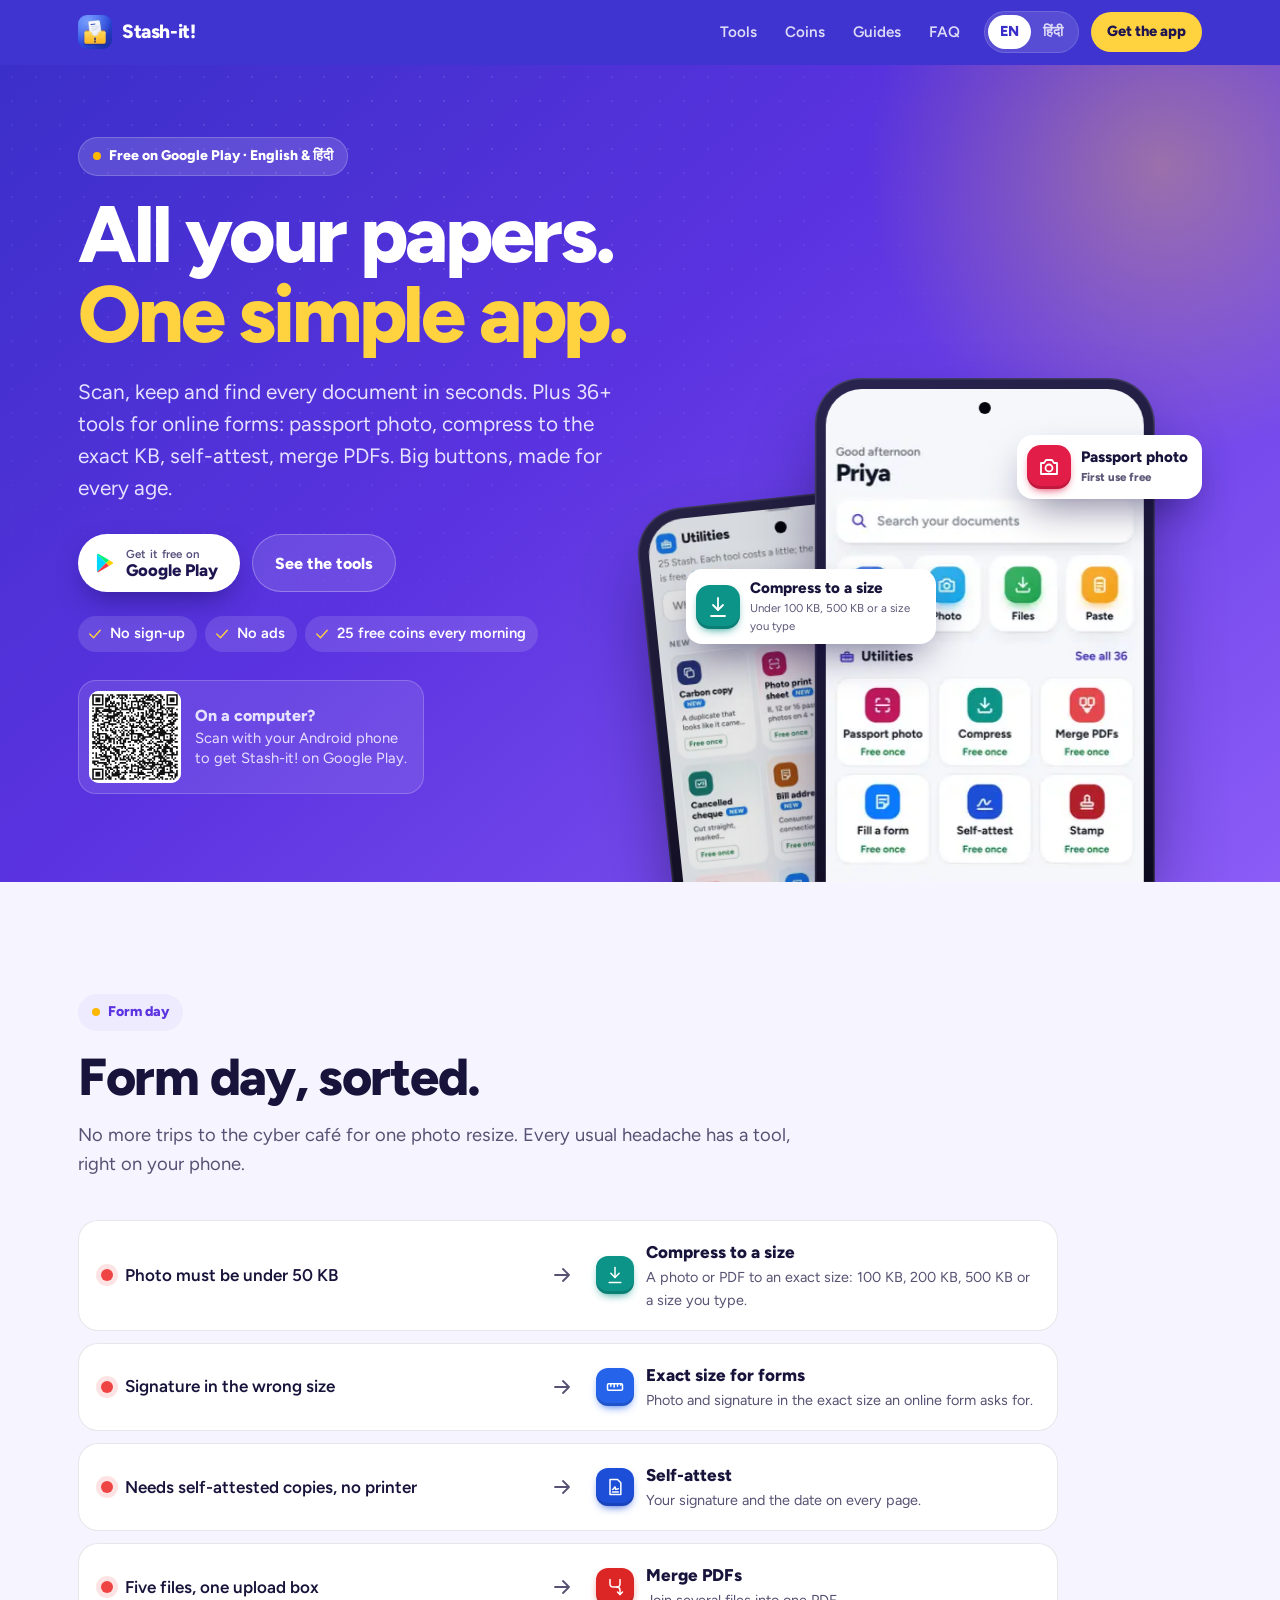
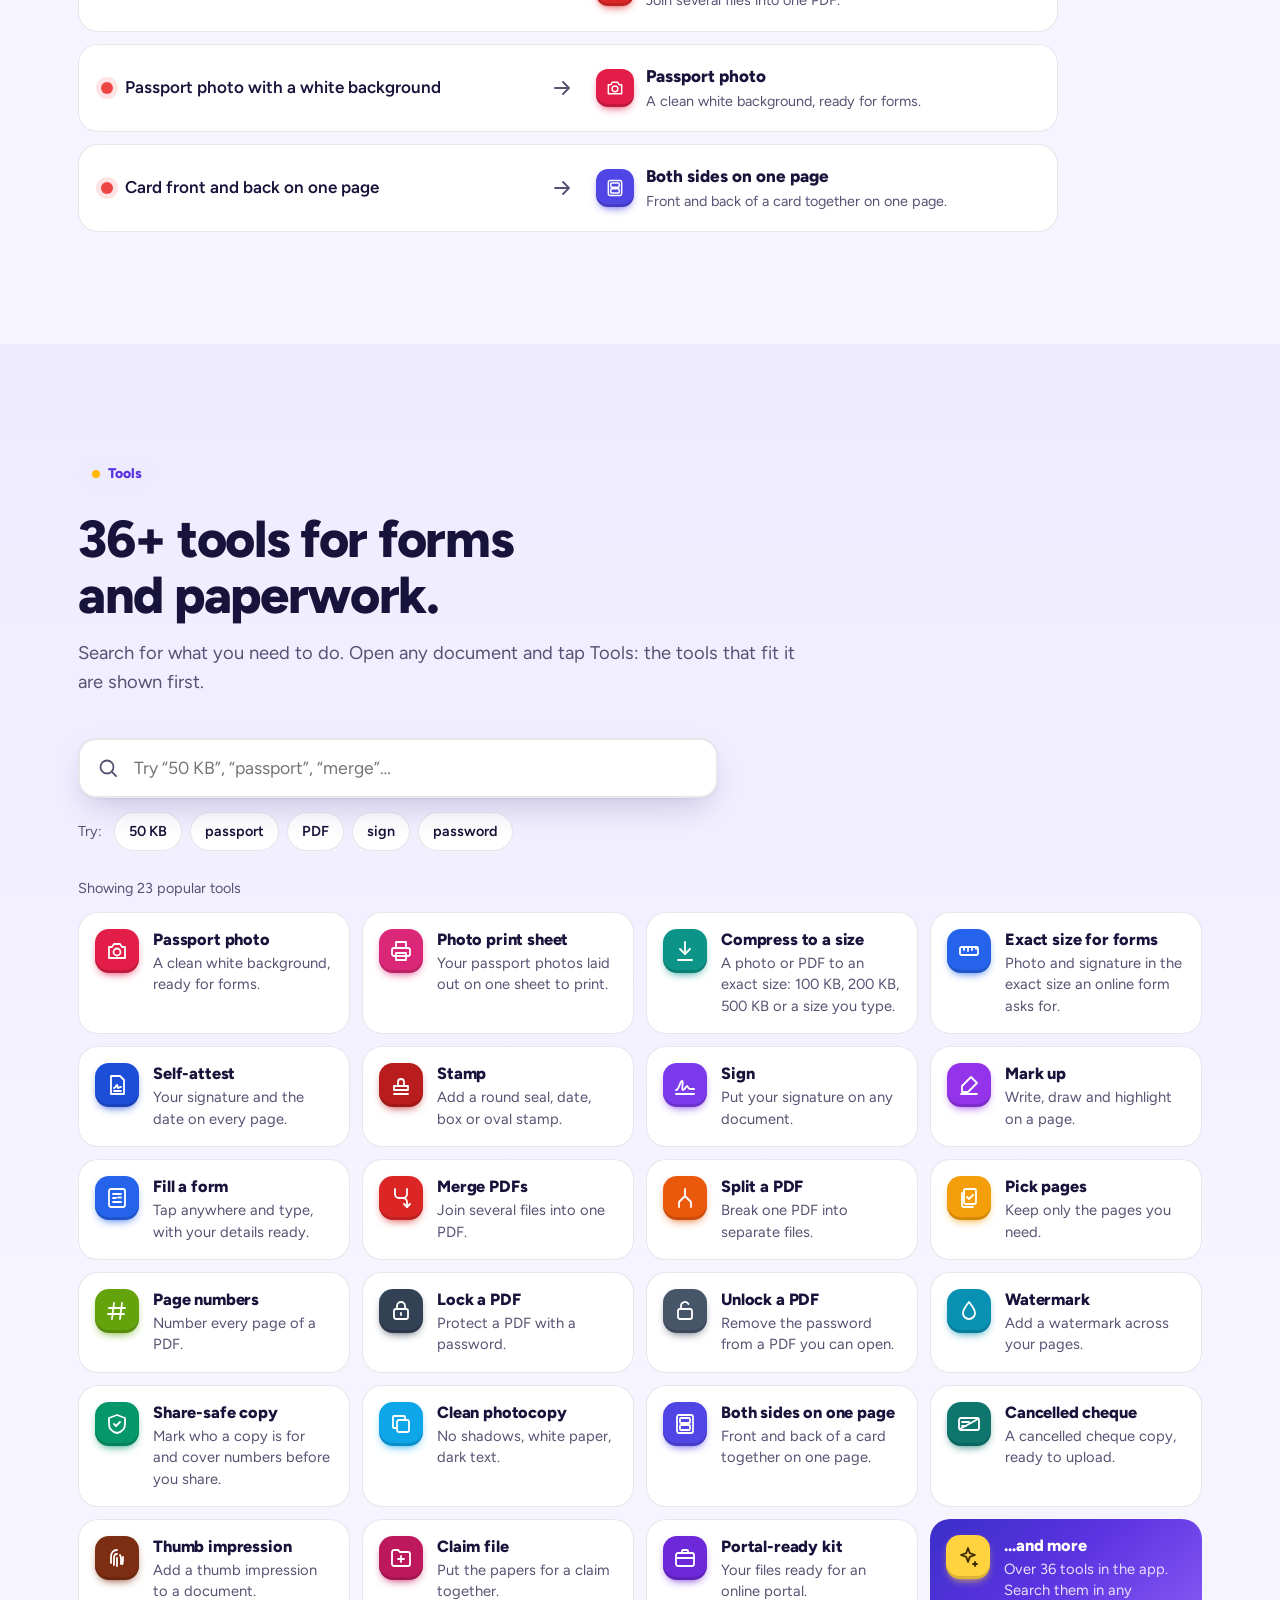
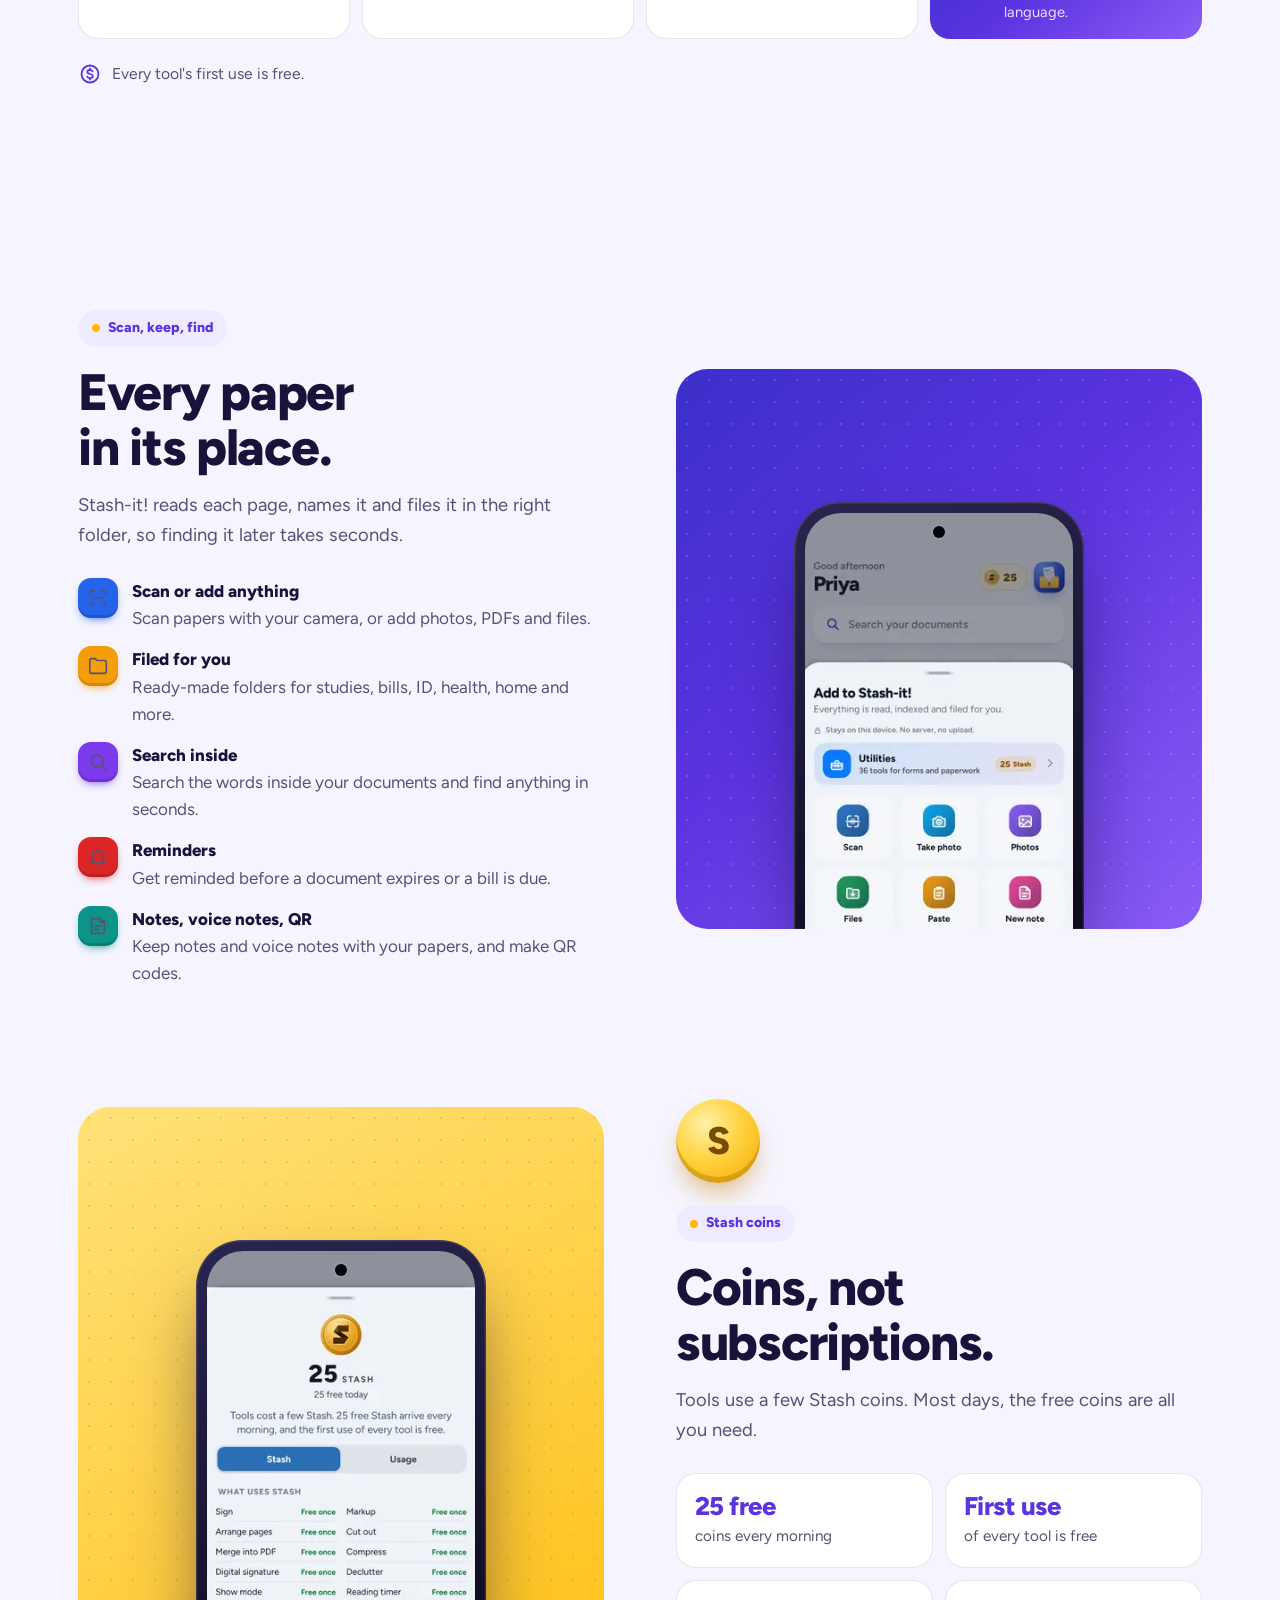
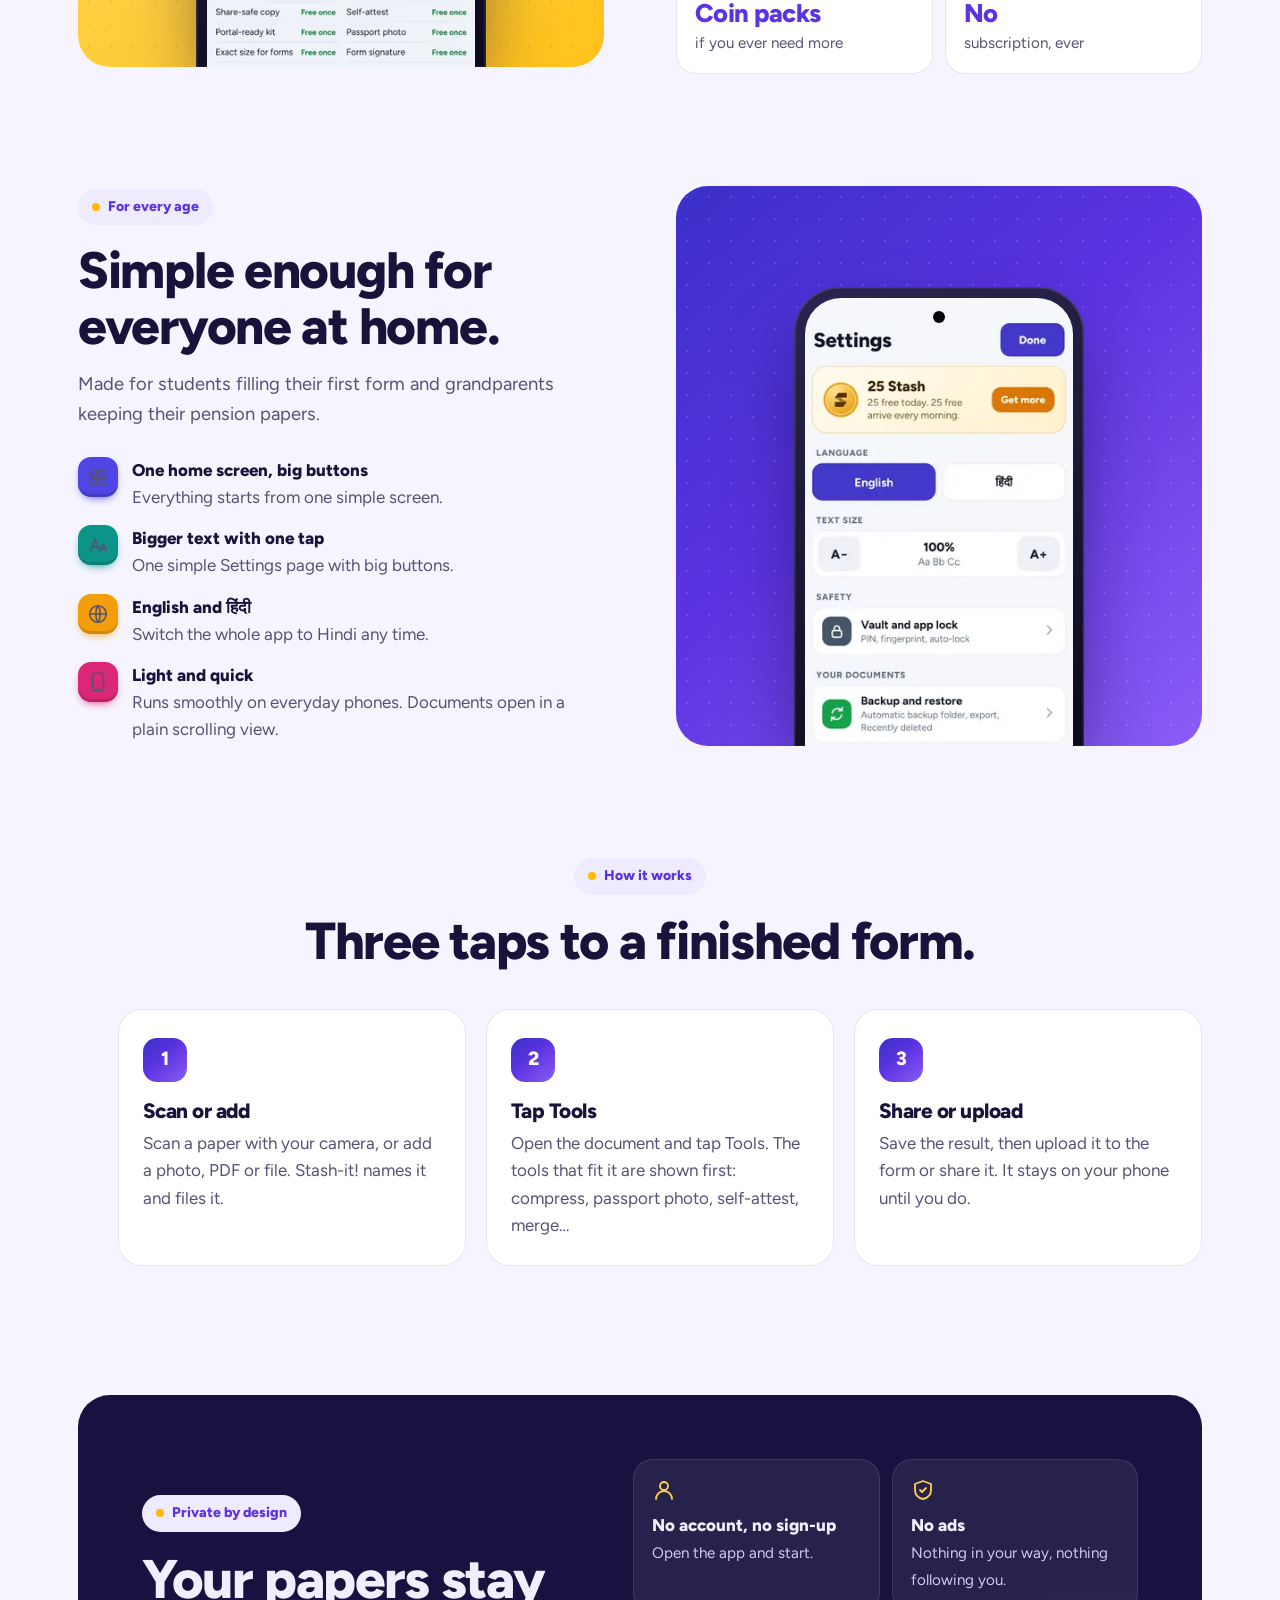
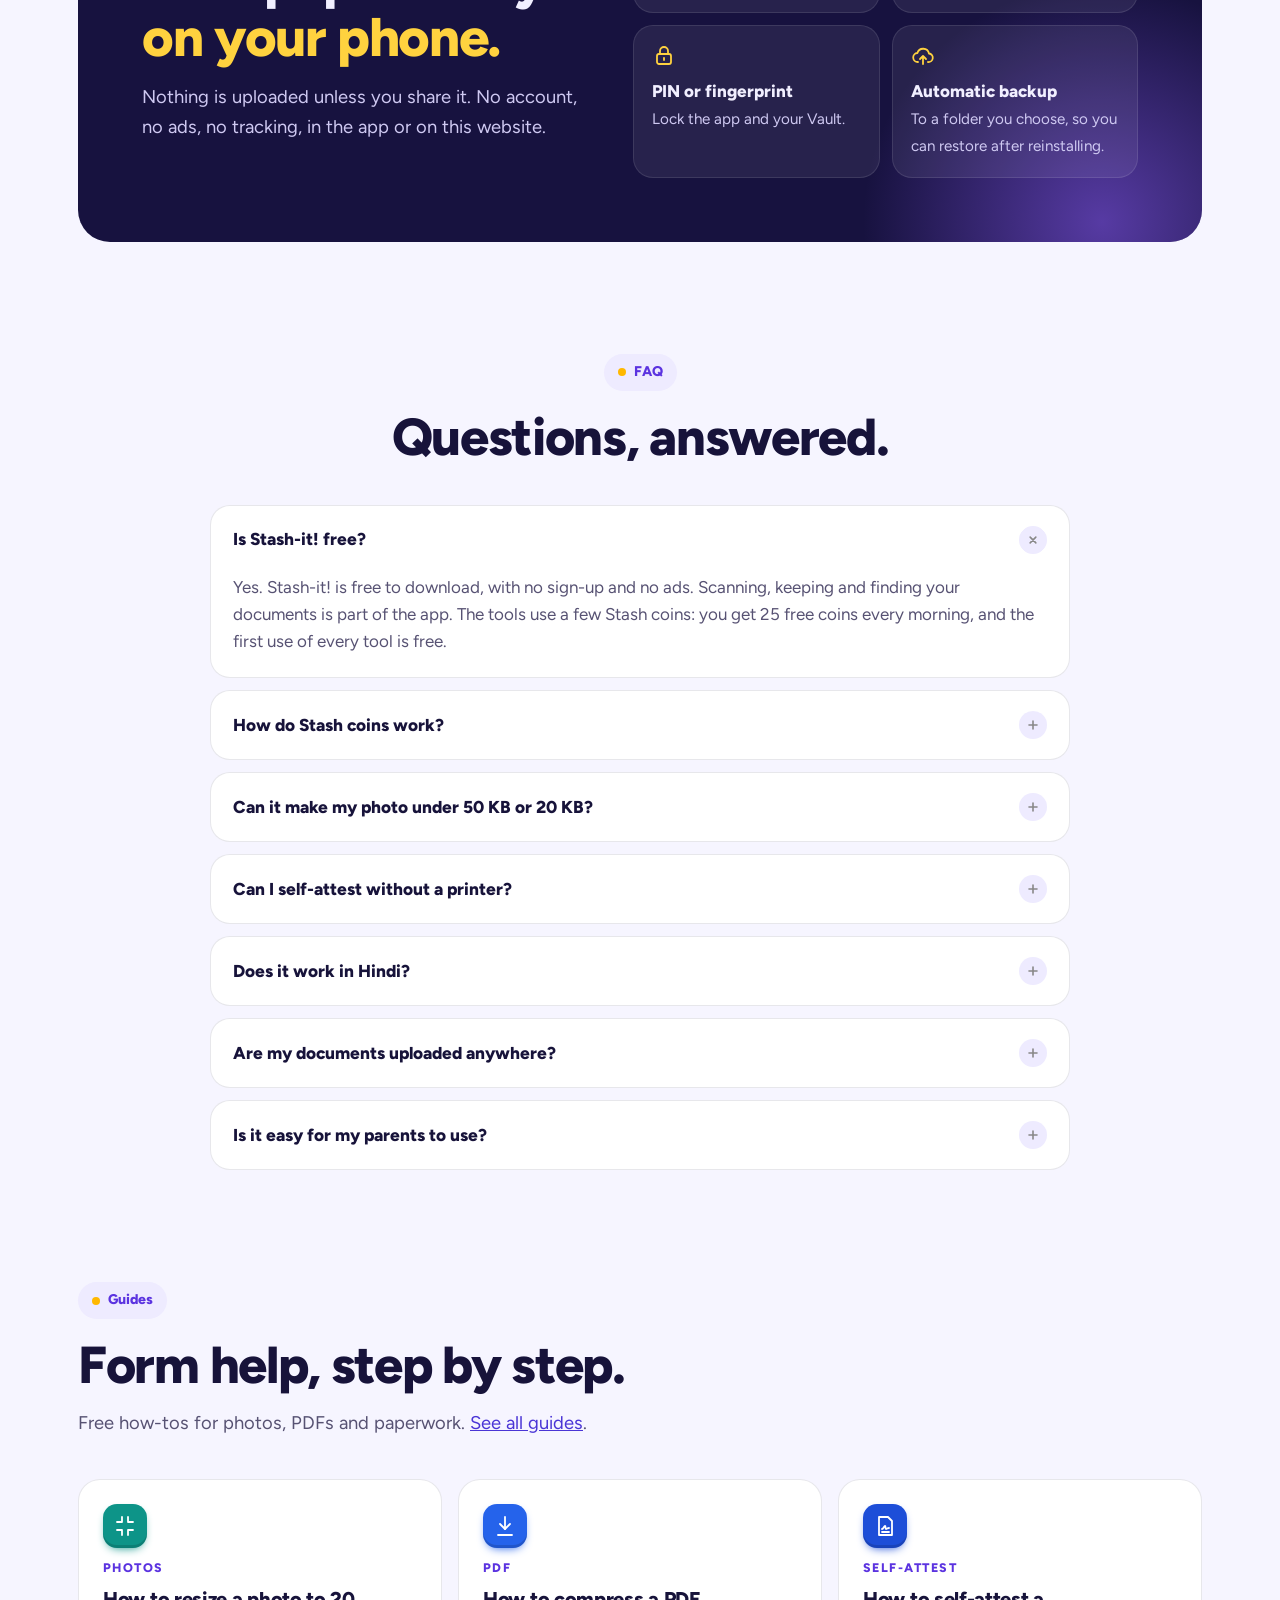
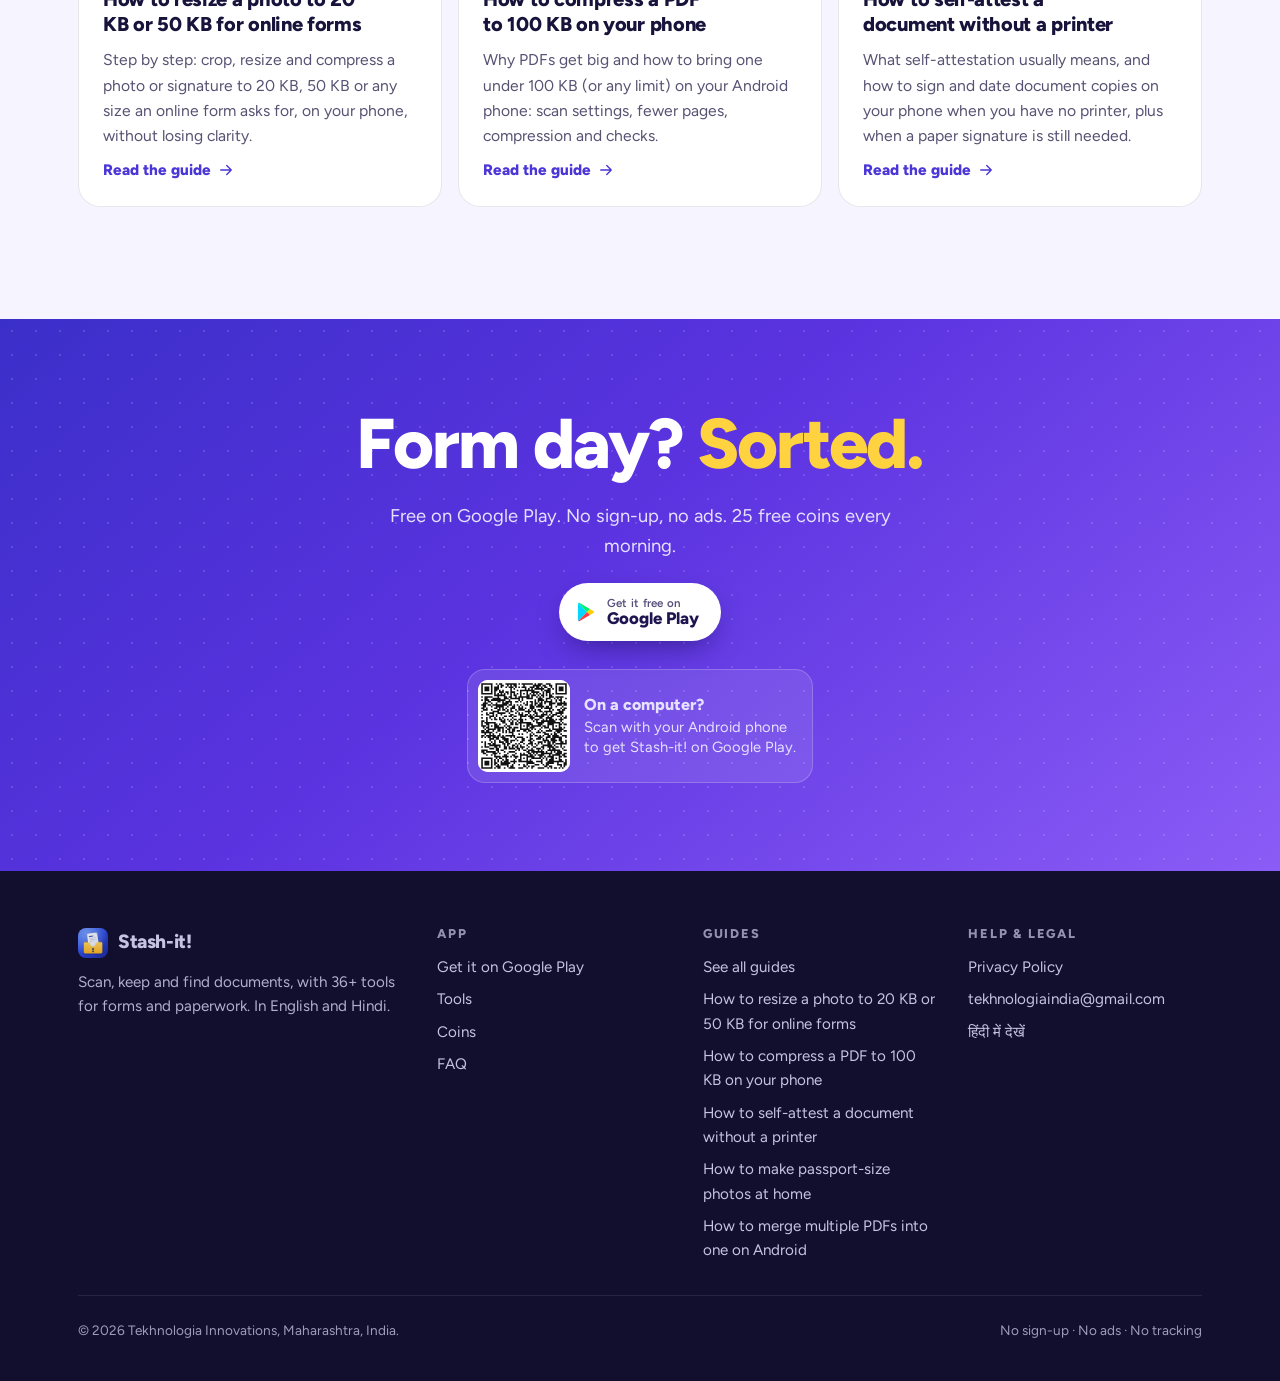
==== index.html @ 5371e40c "stashit.stashify.in website, moved from Netlify Co-Authored-By: Claude Opus 5.5 <noreply@anthropic.c" ====
<!doctype html>
<html lang="en" data-site="stashit">
<head>
<meta charset="utf-8">
<meta name="viewport" content="width=device-width,initial-scale=1,viewport-fit=cover">
<title>Stash-it!: Passport Photo, Compress to KB, Merge PDF &amp; Document App</title>
<meta name="description" content="Scan, keep and find every document, plus 36+ tools for online forms: passport photo, compress a photo or PDF to the exact KB, self-attest, merge PDFs. English and Hindi. No sign-up.">
<link rel="canonical" href="https://stashit.stashify.in/"><link rel="alternate" hreflang="en" href="https://stashit.stashify.in/"><link rel="alternate" hreflang="hi" href="https://stashit.stashify.in/hi/"><link rel="alternate" hreflang="x-default" href="https://stashit.stashify.in/">
<script>(function(){var p=null;try{p=localStorage.getItem('stashit-lang')}catch(e){}var L=document.documentElement.lang,n=(navigator.language||'').toLowerCase(),w=p||(n.indexOf('hi')===0?'hi':null);if(w&&w!==L){var a=document.querySelector('link[rel=alternate][hreflang="'+w+'"]');if(a){location.replace(new URL(a.href).pathname+location.search+location.hash)}}})();</script>
<meta name="theme-color" content="#F5F3FF" media="(prefers-color-scheme: light)">
<meta name="theme-color" content="#120E2E" media="(prefers-color-scheme: dark)">
<meta name="color-scheme" content="light dark">
<link rel="icon" href="/favicon.ico" sizes="48x48">
<link rel="icon" href="/favicon-32.png" type="image/png" sizes="32x32">
<link rel="apple-touch-icon" href="/apple-touch-icon.png">
<link rel="manifest" href="/site.webmanifest">
<link rel="preload" href="/fonts/figtree-800.woff2" as="font" type="font/woff2" crossorigin><link rel="preload" href="/fonts/figtree-400.woff2" as="font" type="font/woff2" crossorigin>
<link rel="stylesheet" href="/assets/style.css?v=365a05b5da">
<meta property="og:type" content="website">
<meta property="og:site_name" content="Stash-it!">
<meta property="og:title" content="Stash-it!: all your papers, one simple app">
<meta property="og:description" content="Scan, keep and find every document, plus 36+ tools for online forms: passport photo, compress a photo or PDF to the exact KB, self-attest, merge PDFs. English and Hindi. No sign-up.">
<meta property="og:url" content="https://stashit.stashify.in/">
<meta property="og:image" content="https://stashit.stashify.in/og-image.png">
<meta property="og:image:width" content="1200"><meta property="og:image:height" content="630">
<meta property="og:image:alt" content="Stash-it! app: all your papers, one simple app">
<meta property="og:locale" content="en_IN"><meta property="og:locale:alternate" content="hi_IN">
<meta name="twitter:card" content="summary_large_image">
<meta name="twitter:title" content="Stash-it!: all your papers, one simple app">
<meta name="twitter:description" content="Scan, keep and find every document, plus 36+ tools for online forms: passport photo, compress a photo or PDF to the exact KB, self-attest, merge PDFs. English and Hindi. No sign-up.">
<meta name="twitter:image" content="https://stashit.stashify.in/og-image.png">
<script type="application/ld+json">{"@context":"https://schema.org","@type":"SoftwareApplication","name":"Stash-it!","operatingSystem":"ANDROID","applicationCategory":"UtilitiesApplication","applicationSubCategory":"Document scanner and form tools","description":"Stash-it! keeps every important paper on your phone and gives you 36+ ready tools for forms and paperwork: passport photo, compress a photo or PDF to an exact size, self-attest, merge PDFs and more. English and Hindi.","url":"https://stashit.stashify.in/","downloadUrl":"https://play.google.com/store/apps/details?id=com.tekhnologia.stashit","installUrl":"https://play.google.com/store/apps/details?id=com.tekhnologia.stashit","image":"https://stashit.stashify.in/icon-512.png","screenshot":["https://stashit.stashify.in/img/si-home-560.webp","https://stashit.stashify.in/img/si-tools-560.webp","https://stashit.stashify.in/img/si-doctools-560.webp","https://stashit.stashify.in/img/si-coins-560.webp","https://stashit.stashify.in/img/si-hindi-560.webp"],"inLanguage":["en","hi"],"isAccessibleForFree":true,"offers":{"@type":"Offer","price":"0","priceCurrency":"INR","category":"free"},"publisher":{"@type":"Organization","name":"Tekhnologia Innovations","email":"tekhnologiaindia@gmail.com"},"author":{"@type":"Organization","name":"Tekhnologia Innovations"}}</script><script type="application/ld+json">{"@context":"https://schema.org","@type":"FAQPage","inLanguage":"en","mainEntity":[{"@type":"Question","name":"Is Stash-it! free?","acceptedAnswer":{"@type":"Answer","text":"Yes. Stash-it! is free to download, with no sign-up and no ads. Scanning, keeping and finding your documents is part of the app. The tools use a few Stash coins: you get 25 free coins every morning, and the first use of every tool is free."}},{"@type":"Question","name":"How do Stash coins work?","acceptedAnswer":{"@type":"Answer","text":"Each tool uses a few coins. 25 free coins arrive every morning, and the first time you use any tool it is free. If you need more, you can buy a coin pack. There is no subscription."}},{"@type":"Question","name":"Can it make my photo under 50 KB or 20 KB?","acceptedAnswer":{"@type":"Answer","text":"Yes. Compress to a size brings a photo or PDF down to the size you need, such as 100 KB, 200 KB or 500 KB, or a size you type. Exact size for forms gives you a photo and signature in the size an online form asks for. Always check the form's own instructions for the limit."}},{"@type":"Question","name":"Can I self-attest without a printer?","acceptedAnswer":{"@type":"Answer","text":"The Self-attest tool puts your signature and the date on every page of a document on your phone, so you can share the PDF without printing. Some offices still ask for a pen signature on paper, so check what your form needs."}},{"@type":"Question","name":"Does it work in Hindi?","acceptedAnswer":{"@type":"Answer","text":"Yes. Stash-it! works in English and Hindi. Switch the language any time in the one simple Settings page."}},{"@type":"Question","name":"Are my documents uploaded anywhere?","acceptedAnswer":{"@type":"Answer","text":"No. Your documents stay on your phone, and nothing is uploaded unless you share it. There is no account. You can lock the app and your Vault with a PIN or fingerprint, and keep an automatic backup in a folder you choose so you can restore after reinstalling."}},{"@type":"Question","name":"Is it easy for my parents to use?","acceptedAnswer":{"@type":"Answer","text":"That is what it is made for: big buttons, one home screen, one simple Settings page, bigger text with one tap, and documents that open in a smooth, plain scrolling view. It is light and quick on everyday phones."}}]}</script><script type="application/ld+json">{"@context":"https://schema.org","@type":"WebSite","name":"Stash-it!","url":"https://stashit.stashify.in/","inLanguage":["en","hi"],"publisher":{"@type":"Organization","name":"Tekhnologia Innovations"}}</script>
<script src="/assets/site.js?v=82bb6c1220" defer></script>
</head>
<body class="home">
<a class="skip" href="#main">Skip to content</a>
<header class="top"><div class="wrap">
<a class="brand" href="/" aria-label="Stash-it! home"><img src="/img/app-icon-96.webp" width="34" height="34" alt=""><span>Stash-it!</span></a>
<nav class="nav" aria-label="Main"><a href="#tools">Tools</a><a href="#coins">Coins</a><a href="/guides/">Guides</a><a href="#faq">FAQ</a></nav>
<div class="lang" role="group" aria-label="Language / भाषा"><a href="/" lang="en" hreflang="en" data-setlang="en" aria-current="true">EN</a><a href="/hi/" lang="hi" hreflang="hi" data-setlang="hi">हिंदी</a></div>
<a class="btn btn-sm" href="https://play.google.com/store/apps/details?id=com.tekhnologia.stashit&amp;referrer=utm_source%3Dwebsite%26utm_medium%3Dlanding%26utm_campaign%3Dorganic%26utm_content%3Dheader" data-play="https://play.google.com/store/apps/details?id=com.tekhnologia.stashit" data-cta="header" rel="noopener">Get the app</a>
</div></header>
<main id="main">
<section class="hero" aria-labelledby="h1"><div class="wrap">
 <div class="copy">
  <span class="pill"><span class="dot"></span>Free on Google Play · English & हिंदी</span>
  <h1 id="h1">All your papers. <em>One simple app.</em></h1>
  <p class="sub">Scan, keep and find every document in seconds. Plus 36+ tools for online forms: passport photo, compress to the exact KB, self-attest, merge PDFs. Big buttons, made for every age.</p>
  <div class="cta-row"><a class="btn btn-play" href="https://play.google.com/store/apps/details?id=com.tekhnologia.stashit&amp;referrer=utm_source%3Dwebsite%26utm_medium%3Dlanding%26utm_campaign%3Dorganic%26utm_content%3Dhero" data-play="https://play.google.com/store/apps/details?id=com.tekhnologia.stashit" data-cta="hero" rel="noopener"><svg class="gp" width="22" height="22" viewBox="0 0 24 24" aria-hidden="true"><path fill="#00D7FE" d="M3.6 2.3c-.3.3-.4.7-.4 1.2v17c0 .5.1.9.4 1.2l9.5-9.7z"/><path fill="#FFCE00" d="m16.3 15.2-3.2-3.2 3.2-3.2 3.7 2.1c1 .6 1 1.6 0 2.2z"/><path fill="#FF3A44" d="M16.3 15.2 13.1 12l-9.5 9.7c.4.4.9.4 1.6.1z"/><path fill="#00F076" d="M16.3 8.8 5.2 2.2c-.7-.4-1.2-.3-1.6.1l9.5 9.7z"/></svg><span class="t"><small>Get it free on</small><b>Google Play</b></span></a><a class="btn btn-ghost" href="#tools">See the tools</a></div>
  <ul class="trust"><li><svg class="ic" width="24" height="24" viewBox="0 0 24 24" fill="none" stroke="currentColor" stroke-width="1.8" stroke-linecap="round" stroke-linejoin="round" aria-hidden="true"><path d="m5 12 5 5 9-10"/></svg>No sign-up</li><li><svg class="ic" width="24" height="24" viewBox="0 0 24 24" fill="none" stroke="currentColor" stroke-width="1.8" stroke-linecap="round" stroke-linejoin="round" aria-hidden="true"><path d="m5 12 5 5 9-10"/></svg>No ads</li><li><svg class="ic" width="24" height="24" viewBox="0 0 24 24" fill="none" stroke="currentColor" stroke-width="1.8" stroke-linecap="round" stroke-linejoin="round" aria-hidden="true"><path d="m5 12 5 5 9-10"/></svg>25 free coins every morning</li></ul>
  <div class="qr"><img src="/img/qr-play.svg" width="92" height="92" alt="QR code to install Stash-it! from Google Play" loading="lazy"><p><b>On a computer?</b>Scan with your Android phone<br>to get Stash-it! on Google Play.</p></div>
 </div>
 <div class="stage" role="img" aria-label="Stash-it! screenshots: the home screen with Scan, Photo, Files, Paste and the Utilities tools">
  <div class="phone p-back" aria-hidden="true"><div class="scr"><img src="/img/si-tools-560.webp" srcset="/img/si-tools-300.webp 300w, /img/si-tools-560.webp 560w" sizes="260px" width="260" height="404" alt="" fetchpriority="high" decoding="async"></div></div>
  <div class="phone p-front"><div class="scr"><img src="/img/si-home-560.webp" srcset="/img/si-home-300.webp 300w, /img/si-home-560.webp 560w" sizes="(min-width:980px) 300px, 70vw" width="300" height="467" alt="Stash-it! screenshots: the home screen with Scan, Photo, Files, Paste and the Utilities tools" fetchpriority="high" decoding="async"></div></div>
  <div class="float f1" aria-hidden="true"><span class="ti" style="--c:#0D9488"><svg class="ic" width="24" height="24" viewBox="0 0 24 24" fill="none" stroke="currentColor" stroke-width="1.8" stroke-linecap="round" stroke-linejoin="round" aria-hidden="true"><path d="M12 3v12"/><path d="m7 10 5 5 5-5"/><path d="M5 21h14"/></svg></span><span><b>Compress to a size</b><small>Under 100 KB, 500 KB or a size you type</small></span></div>
  <div class="float f2" aria-hidden="true"><span class="ti" style="--c:#E11D48"><svg class="ic" width="24" height="24" viewBox="0 0 24 24" fill="none" stroke="currentColor" stroke-width="1.8" stroke-linecap="round" stroke-linejoin="round" aria-hidden="true"><path d="M4 8h3l2-3h6l2 3h3v11H4z"/><circle cx="12" cy="13" r="3.5"/></svg></span><span><b>Passport photo</b><small class="free">First use free</small></span></div>
 </div>
</div></section>

<section class="sec" aria-labelledby="p-h"><div class="wrap">
 <div class="sec-head" data-reveal><span class="pill"><span class="dot"></span>Form day</span><h2 id="p-h">Form day, sorted.</h2><p>No more trips to the cyber café for one photo resize. Every usual headache has a tool, right on your phone.</p></div>
 <ul class="fixes"><li data-reveal><span class="pain">Photo must be under 50 KB</span><span class="arr"><svg class="ic" width="24" height="24" viewBox="0 0 24 24" fill="none" stroke="currentColor" stroke-width="1.8" stroke-linecap="round" stroke-linejoin="round" aria-hidden="true"><path d="M5 12h14M13 6l6 6-6 6"/></svg></span><span class="fix"><span class="ti" style="--c:#0D9488"><svg class="ic" width="24" height="24" viewBox="0 0 24 24" fill="none" stroke="currentColor" stroke-width="1.8" stroke-linecap="round" stroke-linejoin="round" aria-hidden="true"><path d="M12 3v12"/><path d="m7 10 5 5 5-5"/><path d="M5 21h14"/></svg></span><span>Compress to a size<small>A photo or PDF to an exact size: 100 KB, 200 KB, 500 KB or a size you type.</small></span></span></li><li data-reveal><span class="pain">Signature in the wrong size</span><span class="arr"><svg class="ic" width="24" height="24" viewBox="0 0 24 24" fill="none" stroke="currentColor" stroke-width="1.8" stroke-linecap="round" stroke-linejoin="round" aria-hidden="true"><path d="M5 12h14M13 6l6 6-6 6"/></svg></span><span class="fix"><span class="ti" style="--c:#2563EB"><svg class="ic" width="24" height="24" viewBox="0 0 24 24" fill="none" stroke="currentColor" stroke-width="1.8" stroke-linecap="round" stroke-linejoin="round" aria-hidden="true"><rect x="3" y="8" width="18" height="8" rx="1.5"/><path d="M7 8v3M11 8v4M15 8v3M19 8v2"/></svg></span><span>Exact size for forms<small>Photo and signature in the exact size an online form asks for.</small></span></span></li><li data-reveal><span class="pain">Needs self-attested copies, no printer</span><span class="arr"><svg class="ic" width="24" height="24" viewBox="0 0 24 24" fill="none" stroke="currentColor" stroke-width="1.8" stroke-linecap="round" stroke-linejoin="round" aria-hidden="true"><path d="M5 12h14M13 6l6 6-6 6"/></svg></span><span class="fix"><span class="ti" style="--c:#1D4ED8"><svg class="ic" width="24" height="24" viewBox="0 0 24 24" fill="none" stroke="currentColor" stroke-width="1.8" stroke-linecap="round" stroke-linejoin="round" aria-hidden="true"><path d="M6 3h9l4 4v14H6z"/><path d="M9 15c1.5 0 2-3 3-3s0 3 1 3 1.5-1 3-1"/><path d="M9 18h7"/></svg></span><span>Self-attest<small>Your signature and the date on every page.</small></span></span></li><li data-reveal><span class="pain">Five files, one upload box</span><span class="arr"><svg class="ic" width="24" height="24" viewBox="0 0 24 24" fill="none" stroke="currentColor" stroke-width="1.8" stroke-linecap="round" stroke-linejoin="round" aria-hidden="true"><path d="M5 12h14M13 6l6 6-6 6"/></svg></span><span class="fix"><span class="ti" style="--c:#DC2626"><svg class="ic" width="24" height="24" viewBox="0 0 24 24" fill="none" stroke="currentColor" stroke-width="1.8" stroke-linecap="round" stroke-linejoin="round" aria-hidden="true"><path d="M6 3v5a4 4 0 0 0 4 4h4a4 4 0 0 1 4 4v5"/><path d="M18 3v5a4 4 0 0 1-4 4"/><path d="m15 18 3 3 3-3"/></svg></span><span>Merge PDFs<small>Join several files into one PDF.</small></span></span></li><li data-reveal><span class="pain">Passport photo with a white background</span><span class="arr"><svg class="ic" width="24" height="24" viewBox="0 0 24 24" fill="none" stroke="currentColor" stroke-width="1.8" stroke-linecap="round" stroke-linejoin="round" aria-hidden="true"><path d="M5 12h14M13 6l6 6-6 6"/></svg></span><span class="fix"><span class="ti" style="--c:#E11D48"><svg class="ic" width="24" height="24" viewBox="0 0 24 24" fill="none" stroke="currentColor" stroke-width="1.8" stroke-linecap="round" stroke-linejoin="round" aria-hidden="true"><path d="M4 8h3l2-3h6l2 3h3v11H4z"/><circle cx="12" cy="13" r="3.5"/></svg></span><span>Passport photo<small>A clean white background, ready for forms.</small></span></span></li><li data-reveal><span class="pain">Card front and back on one page</span><span class="arr"><svg class="ic" width="24" height="24" viewBox="0 0 24 24" fill="none" stroke="currentColor" stroke-width="1.8" stroke-linecap="round" stroke-linejoin="round" aria-hidden="true"><path d="M5 12h14M13 6l6 6-6 6"/></svg></span><span class="fix"><span class="ti" style="--c:#4F46E5"><svg class="ic" width="24" height="24" viewBox="0 0 24 24" fill="none" stroke="currentColor" stroke-width="1.8" stroke-linecap="round" stroke-linejoin="round" aria-hidden="true"><rect x="4" y="3" width="16" height="18" rx="2"/><rect x="7" y="6" width="10" height="5" rx="1"/><rect x="7" y="13" width="10" height="5" rx="1"/></svg></span><span>Both sides on one page<small>Front and back of a card together on one page.</small></span></span></li></ul>
</div></section>

<section class="sec tools-sec" id="tools" aria-labelledby="t-h"><div class="wrap">
 <div class="sec-head" data-reveal><span class="pill"><span class="dot"></span>Tools</span><h2 id="t-h">36+ tools for forms and paperwork.</h2><p>Search for what you need to do. Open any document and tap Tools: the tools that fit it are shown first.</p></div>
 <div class="searchbar" role="search"><svg class="ic" width="24" height="24" viewBox="0 0 24 24" fill="none" stroke="currentColor" stroke-width="1.8" stroke-linecap="round" stroke-linejoin="round" aria-hidden="true"><circle cx="11" cy="11" r="6.5"/><path d="m20 20-4.2-4.2"/></svg><label class="sr" for="tool-q">Search tools</label><input id="tool-q" type="search" placeholder="Try “50 KB”, “passport”, “merge”…" autocomplete="off" enterkeyhint="search"></div>
 <div class="qs"><span>Try:</span><button type="button" data-q="50 KB">50 KB</button><button type="button" data-q="passport">passport</button><button type="button" data-q="PDF">PDF</button><button type="button" data-q="sign">sign</button><button type="button" data-q="password">password</button></div>
 <p class="tcount" id="tool-count" aria-live="polite" data-all="Showing {n} popular tools" data-some="{n} matching tools">Showing 23 popular tools</p>
 <ul class="tgrid"><li class="tool" data-k="photo id visa white background फोटो पासपोर्ट फ़ोटो साफ़ सफ़ेद बैकग्राउंड, फ़ॉर्म के लिए तैयार।"><span class="ti" style="--c:#E11D48"><svg class="ic" width="24" height="24" viewBox="0 0 24 24" fill="none" stroke="currentColor" stroke-width="1.8" stroke-linecap="round" stroke-linejoin="round" aria-hidden="true"><path d="M4 8h3l2-3h6l2 3h3v11H4z"/><circle cx="12" cy="13" r="3.5"/></svg></span><div><h3>Passport photo</h3><p>A clean white background, ready for forms.</p></div></li><li class="tool" data-k="print 4x6 studio prints प्रिंट फ़ोटो प्रिंट शीट पासपोर्ट फ़ोटो एक शीट पर, प्रिंट के लिए तैयार।"><span class="ti" style="--c:#DB2777"><svg class="ic" width="24" height="24" viewBox="0 0 24 24" fill="none" stroke="currentColor" stroke-width="1.8" stroke-linecap="round" stroke-linejoin="round" aria-hidden="true"><path d="M7 9V3h10v6"/><rect x="3" y="9" width="18" height="8" rx="2"/><path d="M7 14h10v7H7z"/></svg></span><div><h3>Photo print sheet</h3><p>Your passport photos laid out on one sheet to print.</p></div></li><li class="tool" data-k="kb 20kb 50kb 100kb 200kb 500kb reduce shrink resize mb size compress pdf photo कम छोटा केबी साइज़ छोटा करें फ़ोटो या pdf को सही साइज़ तक: 100 kb, 200 kb, 500 kb या जो साइज़ आप लिखें।"><span class="ti" style="--c:#0D9488"><svg class="ic" width="24" height="24" viewBox="0 0 24 24" fill="none" stroke="currentColor" stroke-width="1.8" stroke-linecap="round" stroke-linejoin="round" aria-hidden="true"><path d="M12 3v12"/><path d="m7 10 5 5 5-5"/><path d="M5 21h14"/></svg></span><div><h3>Compress to a size</h3><p>A photo or PDF to an exact size: 100 KB, 200 KB, 500 KB or a size you type.</p></div></li><li class="tool" data-k="signature photo dimensions pixels kb 20kb 50kb 20 kb 50 kb online form exam application सिग्नेचर हस्ताक्षर फ़ॉर्म के लिए सही साइज़ ऑनलाइन फ़ॉर्म जितना माँगे, ठीक उतने साइज़ की फ़ोटो और सिग्नेचर।"><span class="ti" style="--c:#2563EB"><svg class="ic" width="24" height="24" viewBox="0 0 24 24" fill="none" stroke="currentColor" stroke-width="1.8" stroke-linecap="round" stroke-linejoin="round" aria-hidden="true"><rect x="3" y="8" width="18" height="8" rx="1.5"/><path d="M7 8v3M11 8v4M15 8v3M19 8v2"/></svg></span><div><h3>Exact size for forms</h3><p>Photo and signature in the exact size an online form asks for.</p></div></li><li class="tool" data-k="self attested true copy sign date सेल्फ अटेस्ट स्व-सत्यापन हर पेज पर आपका सिग्नेचर और तारीख़।"><span class="ti" style="--c:#1D4ED8"><svg class="ic" width="24" height="24" viewBox="0 0 24 24" fill="none" stroke="currentColor" stroke-width="1.8" stroke-linecap="round" stroke-linejoin="round" aria-hidden="true"><path d="M6 3h9l4 4v14H6z"/><path d="M9 15c1.5 0 2-3 3-3s0 3 1 3 1.5-1 3-1"/><path d="M9 18h7"/></svg></span><div><h3>Self-attest</h3><p>Your signature and the date on every page.</p></div></li><li class="tool" data-k="seal stamp rubber स्टैम्प मोहर गोल मोहर, तारीख़, बॉक्स या ओवल मोहर लगाएँ।"><span class="ti" style="--c:#B91C1C"><svg class="ic" width="24" height="24" viewBox="0 0 24 24" fill="none" stroke="currentColor" stroke-width="1.8" stroke-linecap="round" stroke-linejoin="round" aria-hidden="true"><path d="M9 13V9a3 3 0 1 1 6 0v4"/><path d="M5 13h14v4H5z"/><path d="M5 21h14"/></svg></span><div><h3>Stamp</h3><p>Add a round seal, date, box or oval stamp.</p></div></li><li class="tool" data-k="signature e-sign हस्ताक्षर साइन करें किसी भी दस्तावेज़ पर अपना सिग्नेचर लगाएँ।"><span class="ti" style="--c:#7C3AED"><svg class="ic" width="24" height="24" viewBox="0 0 24 24" fill="none" stroke="currentColor" stroke-width="1.8" stroke-linecap="round" stroke-linejoin="round" aria-hidden="true"><path d="M3 17c3 0 4-9 6-9s-1 9 1 9 3-4 4-4 1 3 3 3h4"/><path d="M3 21h18"/></svg></span><div><h3>Sign</h3><p>Put your signature on any document.</p></div></li><li class="tool" data-k="highlight draw pen annotate मार्कअप पेज पर लिखें, ड्रॉ करें और हाइलाइट करें।"><span class="ti" style="--c:#9333EA"><svg class="ic" width="24" height="24" viewBox="0 0 24 24" fill="none" stroke="currentColor" stroke-width="1.8" stroke-linecap="round" stroke-linejoin="round" aria-hidden="true"><path d="m14 4 6 6-9 9H5v-6z"/><path d="M4 21h16"/></svg></span><div><h3>Mark up</h3><p>Write, draw and highlight on a page.</p></div></li><li class="tool" data-k="type text form pdf fill फ़ॉर्म भरें कहीं भी टैप करें और लिखें, आपकी जानकारी पहले से तैयार।"><span class="ti" style="--c:#2563EB"><svg class="ic" width="24" height="24" viewBox="0 0 24 24" fill="none" stroke="currentColor" stroke-width="1.8" stroke-linecap="round" stroke-linejoin="round" aria-hidden="true"><rect x="4" y="3" width="16" height="18" rx="2"/><path d="M8 8h8M8 12h3"/><path d="M8 16h8"/><path d="M13 11.5h3"/></svg></span><div><h3>Fill a form</h3><p>Tap anywhere and type, with your details ready.</p></div></li><li class="tool" data-k="combine join merge pdf one file जोड़ना pdf जोड़ें कई फ़ाइलों को एक pdf में जोड़ें।"><span class="ti" style="--c:#DC2626"><svg class="ic" width="24" height="24" viewBox="0 0 24 24" fill="none" stroke="currentColor" stroke-width="1.8" stroke-linecap="round" stroke-linejoin="round" aria-hidden="true"><path d="M6 3v5a4 4 0 0 0 4 4h4a4 4 0 0 1 4 4v5"/><path d="M18 3v5a4 4 0 0 1-4 4"/><path d="m15 18 3 3 3-3"/></svg></span><div><h3>Merge PDFs</h3><p>Join several files into one PDF.</p></div></li><li class="tool" data-k="split separate pdf अलग करें एक pdf को अलग-अलग फ़ाइलों में बाँटें।"><span class="ti" style="--c:#EA580C"><svg class="ic" width="24" height="24" viewBox="0 0 24 24" fill="none" stroke="currentColor" stroke-width="1.8" stroke-linecap="round" stroke-linejoin="round" aria-hidden="true"><path d="M12 3v7M12 10l-6 6v5M12 10l6 6v5"/></svg></span><div><h3>Split a PDF</h3><p>Break one PDF into separate files.</p></div></li><li class="tool" data-k="extract pages select remove पेज चुनें सिर्फ़ ज़रूरी पेज रखें।"><span class="ti" style="--c:#F59E0B"><svg class="ic" width="24" height="24" viewBox="0 0 24 24" fill="none" stroke="currentColor" stroke-width="1.8" stroke-linecap="round" stroke-linejoin="round" aria-hidden="true"><rect x="7" y="3" width="12" height="15" rx="1.5"/><path d="M5 7v12a2 2 0 0 0 2 2h9"/><path d="m10 11 2 2 4-4"/></svg></span><div><h3>Pick pages</h3><p>Keep only the pages you need.</p></div></li><li class="tool" data-k="page numbers numbering पेज नंबर pdf के हर पेज पर नंबर डालें।"><span class="ti" style="--c:#65A30D"><svg class="ic" width="24" height="24" viewBox="0 0 24 24" fill="none" stroke="currentColor" stroke-width="1.8" stroke-linecap="round" stroke-linejoin="round" aria-hidden="true"><path d="M9 4 7 20M17 4l-2 16M4 9h16M3 15h16"/></svg></span><div><h3>Page numbers</h3><p>Number every page of a PDF.</p></div></li><li class="tool" data-k="password protect secure lock पासवर्ड pdf लॉक करें pdf पर पासवर्ड लगाएँ।"><span class="ti" style="--c:#334155"><svg class="ic" width="24" height="24" viewBox="0 0 24 24" fill="none" stroke="currentColor" stroke-width="1.8" stroke-linecap="round" stroke-linejoin="round" aria-hidden="true"><rect x="5" y="10" width="14" height="10" rx="2"/><path d="M8 10V7a4 4 0 0 1 8 0v3"/><path d="M12 14v2"/></svg></span><div><h3>Lock a PDF</h3><p>Protect a PDF with a password.</p></div></li><li class="tool" data-k="remove password unlock pdf अनलॉक करें जिस pdf का पासवर्ड आपके पास है, उससे पासवर्ड हटाएँ।"><span class="ti" style="--c:#475569"><svg class="ic" width="24" height="24" viewBox="0 0 24 24" fill="none" stroke="currentColor" stroke-width="1.8" stroke-linecap="round" stroke-linejoin="round" aria-hidden="true"><rect x="5" y="10" width="14" height="10" rx="2"/><path d="M8 10V7a4 4 0 0 1 7.5-2"/></svg></span><div><h3>Unlock a PDF</h3><p>Remove the password from a PDF you can open.</p></div></li><li class="tool" data-k="watermark text वॉटरमार्क पेजों पर वॉटरमार्क लगाएँ।"><span class="ti" style="--c:#0891B2"><svg class="ic" width="24" height="24" viewBox="0 0 24 24" fill="none" stroke="currentColor" stroke-width="1.8" stroke-linecap="round" stroke-linejoin="round" aria-hidden="true"><path d="M12 3c3 4 6 7 6 11a6 6 0 0 1-12 0c0-4 3-7 6-11z"/></svg></span><div><h3>Watermark</h3><p>Add a watermark across your pages.</p></div></li><li class="tool" data-k="safe share cover mask aadhaar number hide शेयर-सेफ़ कॉपी शेयर से पहले लिखें कि कॉपी किसके लिए है और नंबर छुपाएँ।"><span class="ti" style="--c:#059669"><svg class="ic" width="24" height="24" viewBox="0 0 24 24" fill="none" stroke="currentColor" stroke-width="1.8" stroke-linecap="round" stroke-linejoin="round" aria-hidden="true"><path d="M12 3 4 6v6c0 5 3.5 8 8 9 4.5-1 8-4 8-9V6z"/><path d="m9 12 2 2 4-4"/></svg></span><div><h3>Share-safe copy</h3><p>Mark who a copy is for and cover numbers before you share.</p></div></li><li class="tool" data-k="xerox photocopy scan clean black white ज़ेरॉक्स साफ़ फ़ोटोकॉपी बिना परछाईं, सफ़ेद काग़ज़, गहरे अक्षर।"><span class="ti" style="--c:#0EA5E9"><svg class="ic" width="24" height="24" viewBox="0 0 24 24" fill="none" stroke="currentColor" stroke-width="1.8" stroke-linecap="round" stroke-linejoin="round" aria-hidden="true"><rect x="8" y="8" width="12" height="12" rx="2"/><path d="M16 8V5a1 1 0 0 0-1-1H5a1 1 0 0 0-1 1v10a1 1 0 0 0 1 1h3"/></svg></span><div><h3>Clean photocopy</h3><p>No shadows, white paper, dark text.</p></div></li><li class="tool" data-k="front back id card aadhaar two sides दोनों तरफ़ एक पेज पर कार्ड का आगे और पीछे का हिस्सा एक ही पेज पर।"><span class="ti" style="--c:#4F46E5"><svg class="ic" width="24" height="24" viewBox="0 0 24 24" fill="none" stroke="currentColor" stroke-width="1.8" stroke-linecap="round" stroke-linejoin="round" aria-hidden="true"><rect x="4" y="3" width="16" height="18" rx="2"/><rect x="7" y="6" width="10" height="5" rx="1"/><rect x="7" y="13" width="10" height="5" rx="1"/></svg></span><div><h3>Both sides on one page</h3><p>Front and back of a card together on one page.</p></div></li><li class="tool" data-k="bank cheque cancelled चेक कैंसल चेक अपलोड के लिए कैंसल चेक की कॉपी।"><span class="ti" style="--c:#0F766E"><svg class="ic" width="24" height="24" viewBox="0 0 24 24" fill="none" stroke="currentColor" stroke-width="1.8" stroke-linecap="round" stroke-linejoin="round" aria-hidden="true"><rect x="2" y="6" width="20" height="12" rx="2"/><path d="M5 10h7M5 14h4M3 17 21 7"/></svg></span><div><h3>Cancelled cheque</h3><p>A cancelled cheque copy, ready to upload.</p></div></li><li class="tool" data-k="thumb fingerprint impression अंगूठा अंगूठे का निशान दस्तावेज़ पर अंगूठे का निशान लगाएँ।"><span class="ti" style="--c:#7C2D12"><svg class="ic" width="24" height="24" viewBox="0 0 24 24" fill="none" stroke="currentColor" stroke-width="1.8" stroke-linecap="round" stroke-linejoin="round" aria-hidden="true"><path d="M12 4c-4 0-6 3-6 7v6M12 8c-2 0-3 1.5-3 4v7M12 12v8M15 9c.5 1 1 2 1 4v5M18 11c0 3 0 5-.5 7"/></svg></span><div><h3>Thumb impression</h3><p>Add a thumb impression to a document.</p></div></li><li class="tool" data-k="insurance claim reimbursement क्लेम फ़ाइल क्लेम के सारे काग़ज़ एक साथ रखें।"><span class="ti" style="--c:#BE185D"><svg class="ic" width="24" height="24" viewBox="0 0 24 24" fill="none" stroke="currentColor" stroke-width="1.8" stroke-linecap="round" stroke-linejoin="round" aria-hidden="true"><path d="M3 6a2 2 0 0 1 2-2h4l2 2h8a2 2 0 0 1 2 2v10a2 2 0 0 1-2 2H5a2 2 0 0 1-2-2z"/><path d="M12 10v6M9 13h6"/></svg></span><div><h3>Claim file</h3><p>Put the papers for a claim together.</p></div></li><li class="tool" data-k="portal upload application kit पोर्टल-रेडी किट ऑनलाइन पोर्टल के लिए आपकी फ़ाइलें तैयार।"><span class="ti" style="--c:#6D28D9"><svg class="ic" width="24" height="24" viewBox="0 0 24 24" fill="none" stroke="currentColor" stroke-width="1.8" stroke-linecap="round" stroke-linejoin="round" aria-hidden="true"><rect x="3" y="7" width="18" height="13" rx="2"/><path d="M9 7V5a1 1 0 0 1 1-1h4a1 1 0 0 1 1 1v2M3 12h18"/></svg></span><div><h3>Portal-ready kit</h3><p>Your files ready for an online portal.</p></div></li><li class="tool more" data-k="more"><span class="ti" style="--c:#FFD23F;color:#3b2a00"><svg class="ic" width="24" height="24" viewBox="0 0 24 24" fill="none" stroke="currentColor" stroke-width="1.8" stroke-linecap="round" stroke-linejoin="round" aria-hidden="true"><path d="M12 3l1.8 5.2L19 10l-5.2 1.8L12 17l-1.8-5.2L5 10l5.2-1.8z"/><path d="M19 17v4M17 19h4"/></svg></span><div><h3>…and more</h3><p>Over 36 tools in the app. Search them in any language.</p></div></li></ul>
 <p id="tool-empty" hidden>No tool by that name here. The app has more than 36 tools, so open Stash-it! and search in Utilities.</p>
 <p class="tools-note"><svg class="ic" width="24" height="24" viewBox="0 0 24 24" fill="none" stroke="currentColor" stroke-width="1.8" stroke-linecap="round" stroke-linejoin="round" aria-hidden="true"><circle cx="12" cy="12" r="8.5"/><path d="M14.5 9.2c-.6-.8-1.5-1.2-2.6-1.2-1.6 0-2.6.8-2.6 2 0 2.6 5.5 1.4 5.5 4 0 1.3-1.1 2.1-2.8 2.1-1.2 0-2.2-.5-2.8-1.3M12 6.5V8M12 16v1.5"/></svg>Every tool's first use is free.</p>
</div></section>

<section class="sec" aria-labelledby="k-h"><div class="wrap split">
 <div data-reveal><span class="pill"><span class="dot"></span>Scan, keep, find</span><h2 id="k-h" style="font-size:clamp(2rem,5.2vw,3.2rem)">Every paper in its place.</h2><p class="muted" style="margin-top:16px;font-size:1.15rem">Stash-it! reads each page, names it and files it in the right folder, so finding it later takes seconds.</p><ul class="feat"><li><span class="ti" style="--c:#2563EB"><svg class="ic" width="24" height="24" viewBox="0 0 24 24" fill="none" stroke="currentColor" stroke-width="1.8" stroke-linecap="round" stroke-linejoin="round" aria-hidden="true"><path d="M4 8V6a2 2 0 0 1 2-2h2M16 4h2a2 2 0 0 1 2 2v2M20 16v2a2 2 0 0 1-2 2h-2M8 20H6a2 2 0 0 1-2-2v-2"/><path d="M7 12h10"/></svg></span><div><b>Scan or add anything</b><span>Scan papers with your camera, or add photos, PDFs and files.</span></div></li><li><span class="ti" style="--c:#F59E0B"><svg class="ic" width="24" height="24" viewBox="0 0 24 24" fill="none" stroke="currentColor" stroke-width="1.8" stroke-linecap="round" stroke-linejoin="round" aria-hidden="true"><path d="M3 6a2 2 0 0 1 2-2h4l2 2h8a2 2 0 0 1 2 2v10a2 2 0 0 1-2 2H5a2 2 0 0 1-2-2z"/></svg></span><div><b>Filed for you</b><span>Ready-made folders for studies, bills, ID, health, home and more.</span></div></li><li><span class="ti" style="--c:#7C3AED"><svg class="ic" width="24" height="24" viewBox="0 0 24 24" fill="none" stroke="currentColor" stroke-width="1.8" stroke-linecap="round" stroke-linejoin="round" aria-hidden="true"><circle cx="11" cy="11" r="6.5"/><path d="m20 20-4.2-4.2"/></svg></span><div><b>Search inside</b><span>Search the words inside your documents and find anything in seconds.</span></div></li><li><span class="ti" style="--c:#DC2626"><svg class="ic" width="24" height="24" viewBox="0 0 24 24" fill="none" stroke="currentColor" stroke-width="1.8" stroke-linecap="round" stroke-linejoin="round" aria-hidden="true"><path d="M6 16V11a6 6 0 1 1 12 0v5l1.5 2h-15z"/><path d="M10 21h4"/></svg></span><div><b>Reminders</b><span>Get reminded before a document expires or a bill is due.</span></div></li><li><span class="ti" style="--c:#0D9488"><svg class="ic" width="24" height="24" viewBox="0 0 24 24" fill="none" stroke="currentColor" stroke-width="1.8" stroke-linecap="round" stroke-linejoin="round" aria-hidden="true"><path d="M5 4h10l4 4v12H5z"/><path d="M15 4v4h4"/><path d="M8 12h8M8 16h5"/></svg></span><div><b>Notes, voice notes, QR</b><span>Keep notes and voice notes with your papers, and make QR codes.</span></div></li></ul></div>
 <div class="phone-card" data-reveal><div class="phone"><div class="scr"><img src="/img/si-add-560.webp" srcset="/img/si-add-300.webp 300w, /img/si-add-560.webp 560w" sizes="(min-width:960px) 290px, 68vw" width="290" height="451" alt="The Add to Stash-it! sheet with Utilities, Scan, Take photo, Photos, Files, Paste and New note" loading="lazy" decoding="async"></div></div></div>
</div></section>

<section class="sec" id="coins" aria-labelledby="c-h" style="padding-top:0"><div class="wrap split rev">
 <div data-reveal><div class="coin" aria-hidden="true">S</div><span class="pill"><span class="dot"></span>Stash coins</span><h2 id="c-h" style="font-size:clamp(2rem,5.2vw,3.2rem)">Coins, not subscriptions.</h2><p class="muted" style="margin-top:16px;font-size:1.15rem">Tools use a few Stash coins. Most days, the free coins are all you need.</p><div class="coin-facts"><div data-reveal><b>25 free</b><span>coins every morning</span></div><div data-reveal><b>First use</b><span>of every tool is free</span></div><div data-reveal><b>Coin packs</b><span>if you ever need more</span></div><div data-reveal><b>No</b><span>subscription, ever</span></div></div></div>
 <div class="phone-card sun" data-reveal><div class="phone"><div class="scr"><img src="/img/si-coins-560.webp" srcset="/img/si-coins-300.webp 300w, /img/si-coins-560.webp 560w" sizes="(min-width:960px) 290px, 68vw" width="290" height="451" alt="The Stash coins screen showing 25 free Stash today and which tools are free once" loading="lazy" decoding="async"></div></div></div>
</div></section>

<section class="sec" aria-labelledby="e-h" style="padding-top:0"><div class="wrap split">
 <div data-reveal><span class="pill"><span class="dot"></span>For every age</span><h2 id="e-h" style="font-size:clamp(2rem,5.2vw,3.2rem)">Simple enough for everyone at home.</h2><p class="muted" style="margin-top:16px;font-size:1.15rem">Made for students filling their first form and grandparents keeping their pension papers.</p><ul class="feat"><li><span class="ti" style="--c:#4F46E5"><svg class="ic" width="24" height="24" viewBox="0 0 24 24" fill="none" stroke="currentColor" stroke-width="1.8" stroke-linecap="round" stroke-linejoin="round" aria-hidden="true"><rect x="4" y="4" width="7" height="7" rx="2"/><rect x="13" y="4" width="7" height="7" rx="2"/><rect x="4" y="13" width="7" height="7" rx="2"/><rect x="13" y="13" width="7" height="7" rx="2"/></svg></span><div><b>One home screen, big buttons</b><span>Everything starts from one simple screen.</span></div></li><li><span class="ti" style="--c:#0D9488"><svg class="ic" width="24" height="24" viewBox="0 0 24 24" fill="none" stroke="currentColor" stroke-width="1.8" stroke-linecap="round" stroke-linejoin="round" aria-hidden="true"><path d="M4 18 9 6l5 12M5.8 14h6.4"/><path d="M15 18l3-7 3 7M16 16h4"/></svg></span><div><b>Bigger text with one tap</b><span>One simple Settings page with big buttons.</span></div></li><li><span class="ti" style="--c:#F59E0B"><svg class="ic" width="24" height="24" viewBox="0 0 24 24" fill="none" stroke="currentColor" stroke-width="1.8" stroke-linecap="round" stroke-linejoin="round" aria-hidden="true"><circle cx="12" cy="12" r="9"/><path d="M3 12h18M12 3c3 3 3 15 0 18M12 3c-3 3-3 15 0 18"/></svg></span><div><b>English and हिंदी</b><span>Switch the whole app to Hindi any time.</span></div></li><li><span class="ti" style="--c:#DB2777"><svg class="ic" width="24" height="24" viewBox="0 0 24 24" fill="none" stroke="currentColor" stroke-width="1.8" stroke-linecap="round" stroke-linejoin="round" aria-hidden="true"><rect x="6" y="2.5" width="12" height="19" rx="2.5"/><path d="M11 18.5h2"/></svg></span><div><b>Light and quick</b><span>Runs smoothly on everyday phones. Documents open in a plain scrolling view.</span></div></li></ul></div>
 <div class="phone-card" data-reveal><div class="phone"><div class="scr"><img src="/img/si-settings-560.webp" srcset="/img/si-settings-300.webp 300w, /img/si-settings-560.webp 560w" sizes="(min-width:960px) 290px, 68vw" width="290" height="487" alt="The Settings page with 25 Stash, language choice English or Hindi, text size and Vault lock" loading="lazy" decoding="async"></div></div></div>
</div></section>

<section class="sec" id="how" aria-labelledby="h-h" style="padding-top:0"><div class="wrap">
 <div class="sec-head c" data-reveal><span class="pill"><span class="dot"></span>How it works</span><h2 id="h-h">Three taps to a finished form.</h2></div>
 <ol class="steps"><li data-reveal data-d="0"><h3>Scan or add</h3><p>Scan a paper with your camera, or add a photo, PDF or file. Stash-it! names it and files it.</p></li><li data-reveal data-d="1"><h3>Tap Tools</h3><p>Open the document and tap Tools. The tools that fit it are shown first: compress, passport photo, self-attest, merge…</p></li><li data-reveal data-d="2"><h3>Share or upload</h3><p>Save the result, then upload it to the form or share it. It stays on your phone until you do.</p></li></ol>
</div></section>

<section class="sec" id="privacy" aria-labelledby="v-h" style="padding-top:0"><div class="wrap">
 <div class="priv" data-reveal><div><span class="pill"><span class="dot"></span>Private by design</span><h2 id="v-h">Your papers stay <em>on your phone.</em></h2><p class="lead">Nothing is uploaded unless you share it. No account, no ads, no tracking, in the app or on this website.</p></div><ul class="pgrid"><li><svg class="ic" width="24" height="24" viewBox="0 0 24 24" fill="none" stroke="currentColor" stroke-width="1.8" stroke-linecap="round" stroke-linejoin="round" aria-hidden="true"><circle cx="12" cy="8" r="4"/><path d="M4 21a8 8 0 0 1 16 0"/></svg><b>No account, no sign-up</b><span>Open the app and start.</span></li><li><svg class="ic" width="24" height="24" viewBox="0 0 24 24" fill="none" stroke="currentColor" stroke-width="1.8" stroke-linecap="round" stroke-linejoin="round" aria-hidden="true"><path d="M12 3 4 6v6c0 5 3.5 8 8 9 4.5-1 8-4 8-9V6z"/><path d="m9 12 2 2 4-4"/></svg><b>No ads</b><span>Nothing in your way, nothing following you.</span></li><li><svg class="ic" width="24" height="24" viewBox="0 0 24 24" fill="none" stroke="currentColor" stroke-width="1.8" stroke-linecap="round" stroke-linejoin="round" aria-hidden="true"><rect x="5" y="10" width="14" height="10" rx="2"/><path d="M8 10V7a4 4 0 0 1 8 0v3"/><path d="M12 14v2"/></svg><b>PIN or fingerprint</b><span>Lock the app and your Vault.</span></li><li><svg class="ic" width="24" height="24" viewBox="0 0 24 24" fill="none" stroke="currentColor" stroke-width="1.8" stroke-linecap="round" stroke-linejoin="round" aria-hidden="true"><path d="M7 18a4.5 4.5 0 0 1-.6-9A6 6 0 0 1 18 9.5a4 4 0 0 1-1 8.5"/><path d="M12 12v8M9 15l3-3 3 3"/></svg><b>Automatic backup</b><span>To a folder you choose, so you can restore after reinstalling.</span></li></ul></div>
</div></section>

<section class="sec" id="faq" aria-labelledby="q-h" style="padding-top:0"><div class="wrap">
 <div class="sec-head c" data-reveal><span class="pill"><span class="dot"></span>FAQ</span><h2 id="q-h">Questions, answered.</h2></div>
 <div class="faq"><details open><summary>Is Stash-it! free?</summary><div class="a"><p>Yes. Stash-it! is free to download, with no sign-up and no ads. Scanning, keeping and finding your documents is part of the app. The tools use a few Stash coins: you get 25 free coins every morning, and the first use of every tool is free.</p></div></details><details><summary>How do Stash coins work?</summary><div class="a"><p>Each tool uses a few coins. 25 free coins arrive every morning, and the first time you use any tool it is free. If you need more, you can buy a coin pack. There is no subscription.</p></div></details><details><summary>Can it make my photo under 50 KB or 20 KB?</summary><div class="a"><p>Yes. Compress to a size brings a photo or PDF down to the size you need, such as 100 KB, 200 KB or 500 KB, or a size you type. Exact size for forms gives you a photo and signature in the size an online form asks for. Always check the form's own instructions for the limit.</p></div></details><details><summary>Can I self-attest without a printer?</summary><div class="a"><p>The Self-attest tool puts your signature and the date on every page of a document on your phone, so you can share the PDF without printing. Some offices still ask for a pen signature on paper, so check what your form needs.</p></div></details><details><summary>Does it work in Hindi?</summary><div class="a"><p>Yes. Stash-it! works in English and Hindi. Switch the language any time in the one simple Settings page.</p></div></details><details><summary>Are my documents uploaded anywhere?</summary><div class="a"><p>No. Your documents stay on your phone, and nothing is uploaded unless you share it. There is no account. You can lock the app and your Vault with a PIN or fingerprint, and keep an automatic backup in a folder you choose so you can restore after reinstalling.</p></div></details><details><summary>Is it easy for my parents to use?</summary><div class="a"><p>That is what it is made for: big buttons, one home screen, one simple Settings page, bigger text with one tap, and documents that open in a smooth, plain scrolling view. It is light and quick on everyday phones.</p></div></details></div>
</div></section>

<section class="sec" aria-labelledby="g-h" style="padding-top:0"><div class="wrap">
 <div class="sec-head" data-reveal><span class="pill"><span class="dot"></span>Guides</span><h2 id="g-h">Form help, step by step.</h2><p>Free how-tos for photos, PDFs and paperwork. <a href="/guides/">See all guides</a>.</p></div>
 <div class="gcards three"><a class="gcard" href="/guides/resize-photo-20kb-50kb-for-online-forms/" data-reveal><span class="ti" style="--c:#0D9488"><svg class="ic" width="24" height="24" viewBox="0 0 24 24" fill="none" stroke="currentColor" stroke-width="1.8" stroke-linecap="round" stroke-linejoin="round" aria-hidden="true"><path d="M9 3v5H4M15 3v5h5M9 21v-5H4M15 21v-5h5"/></svg></span><span class="k">Photos</span><h3>How to resize a photo to 20 KB or 50 KB for online forms</h3><p>Step by step: crop, resize and compress a photo or signature to 20 KB, 50 KB or any size an online form asks for, on your phone, without losing clarity.</p><span class="go">Read the guide <svg class="ic" width="24" height="24" viewBox="0 0 24 24" fill="none" stroke="currentColor" stroke-width="1.8" stroke-linecap="round" stroke-linejoin="round" aria-hidden="true"><path d="M5 12h14M13 6l6 6-6 6"/></svg></span></a><a class="gcard" href="/guides/compress-pdf-to-100kb-on-phone/" data-reveal><span class="ti" style="--c:#2563EB"><svg class="ic" width="24" height="24" viewBox="0 0 24 24" fill="none" stroke="currentColor" stroke-width="1.8" stroke-linecap="round" stroke-linejoin="round" aria-hidden="true"><path d="M12 3v12"/><path d="m7 10 5 5 5-5"/><path d="M5 21h14"/></svg></span><span class="k">PDF</span><h3>How to compress a PDF to 100 KB on your phone</h3><p>Why PDFs get big and how to bring one under 100 KB (or any limit) on your Android phone: scan settings, fewer pages, compression and checks.</p><span class="go">Read the guide <svg class="ic" width="24" height="24" viewBox="0 0 24 24" fill="none" stroke="currentColor" stroke-width="1.8" stroke-linecap="round" stroke-linejoin="round" aria-hidden="true"><path d="M5 12h14M13 6l6 6-6 6"/></svg></span></a><a class="gcard" href="/guides/self-attest-document-without-printer/" data-reveal><span class="ti" style="--c:#1D4ED8"><svg class="ic" width="24" height="24" viewBox="0 0 24 24" fill="none" stroke="currentColor" stroke-width="1.8" stroke-linecap="round" stroke-linejoin="round" aria-hidden="true"><path d="M6 3h9l4 4v14H6z"/><path d="M9 15c1.5 0 2-3 3-3s0 3 1 3 1.5-1 3-1"/><path d="M9 18h7"/></svg></span><span class="k">Self-attest</span><h3>How to self-attest a document without a printer</h3><p>What self-attestation usually means, and how to sign and date document copies on your phone when you have no printer, plus when a paper signature is still needed.</p><span class="go">Read the guide <svg class="ic" width="24" height="24" viewBox="0 0 24 24" fill="none" stroke="currentColor" stroke-width="1.8" stroke-linecap="round" stroke-linejoin="round" aria-hidden="true"><path d="M5 12h14M13 6l6 6-6 6"/></svg></span></a></div>
</div></section>

<section class="final" aria-labelledby="c2-h"><div class="wrap">
 <h2 id="c2-h" data-reveal>Form day? <em>Sorted.</em></h2>
 <p data-reveal>Free on Google Play. No sign-up, no ads. 25 free coins every morning.</p>
 <a class="btn btn-play" href="https://play.google.com/store/apps/details?id=com.tekhnologia.stashit&amp;referrer=utm_source%3Dwebsite%26utm_medium%3Dlanding%26utm_campaign%3Dorganic%26utm_content%3Dfinal" data-play="https://play.google.com/store/apps/details?id=com.tekhnologia.stashit" data-cta="final" rel="noopener"><svg class="gp" width="22" height="22" viewBox="0 0 24 24" aria-hidden="true"><path fill="#00D7FE" d="M3.6 2.3c-.3.3-.4.7-.4 1.2v17c0 .5.1.9.4 1.2l9.5-9.7z"/><path fill="#FFCE00" d="m16.3 15.2-3.2-3.2 3.2-3.2 3.7 2.1c1 .6 1 1.6 0 2.2z"/><path fill="#FF3A44" d="M16.3 15.2 13.1 12l-9.5 9.7c.4.4.9.4 1.6.1z"/><path fill="#00F076" d="M16.3 8.8 5.2 2.2c-.7-.4-1.2-.3-1.6.1l9.5 9.7z"/></svg><span class="t"><small>Get it free on</small><b>Google Play</b></span></a>
 <div class="qr"><img src="/img/qr-play.svg" width="92" height="92" alt="QR code to install Stash-it! from Google Play" loading="lazy"><p><b>On a computer?</b>Scan with your Android phone<br>to get Stash-it! on Google Play.</p></div>
</div></section>
</main>
<footer class="foot"><div class="wrap">
<div><a class="brand" href="/"><img src="/img/app-icon-96.webp" width="30" height="30" alt="" loading="lazy">Stash-it!</a>
<p style="max-width:36ch;opacity:.8">Scan, keep and find documents, with 36+ tools for forms and paperwork. In English and Hindi.</p></div>
<div><h2>App</h2><ul><li><a href="https://play.google.com/store/apps/details?id=com.tekhnologia.stashit&amp;referrer=utm_source%3Dwebsite%26utm_medium%3Dlanding%26utm_campaign%3Dorganic%26utm_content%3Dfooter" data-play="https://play.google.com/store/apps/details?id=com.tekhnologia.stashit" data-cta="footer" rel="noopener">Get it on Google Play</a></li><li><a href="/#tools">Tools</a></li><li><a href="/#coins">Coins</a></li><li><a href="/#faq">FAQ</a></li></ul></div>
<div><h2>Guides</h2><ul><li><a href="/guides/">See all guides</a></li><li><a href="/guides/resize-photo-20kb-50kb-for-online-forms/">How to resize a photo to 20 KB or 50 KB for online forms</a></li><li><a href="/guides/compress-pdf-to-100kb-on-phone/">How to compress a PDF to 100 KB on your phone</a></li><li><a href="/guides/self-attest-document-without-printer/">How to self-attest a document without a printer</a></li><li><a href="/guides/passport-size-photo-at-home/">How to make passport-size photos at home</a></li><li><a href="/guides/merge-pdfs-into-one-on-android/">How to merge multiple PDFs into one on Android</a></li></ul></div>
<div><h2>Help & legal</h2><ul><li><a href="/privacy.html">Privacy Policy</a></li><li><a href="mailto:tekhnologiaindia@gmail.com">tekhnologiaindia@gmail.com</a></li><li><a href="/hi/" lang="hi" data-setlang="hi">हिंदी में देखें</a></li></ul></div>
<div class="fine"><span>© 2026 Tekhnologia Innovations, Maharashtra, India.</span><span>No sign-up · No ads · No tracking</span></div>
</div></footer>
</body>
</html>
---- assets/style.css ----
@font-face{font-family:Figtree;font-style:normal;font-weight:400;font-display:swap;src:url(/fonts/figtree-400.woff2) format("woff2")}
@font-face{font-family:Figtree;font-style:normal;font-weight:600;font-display:swap;src:url(/fonts/figtree-600.woff2) format("woff2")}
@font-face{font-family:Figtree;font-style:normal;font-weight:800;font-display:swap;src:url(/fonts/figtree-800.woff2) format("woff2")}
@font-face{font-family:Mukta;font-style:normal;font-weight:400;font-display:swap;src:url(/fonts/mukta-400.woff2) format("woff2");unicode-range:U+0900-097F,U+1CD0-1CF9,U+200C-200D,U+20A8,U+20B9,U+25CC,U+A830-A839,U+A8E0-A8FF}
@font-face{font-family:Mukta;font-style:normal;font-weight:600 800;font-display:swap;src:url(/fonts/mukta-700.woff2) format("woff2");unicode-range:U+0900-097F,U+1CD0-1CF9,U+200C-200D,U+20A8,U+20B9,U+25CC,U+A830-A839,U+A8E0-A8FF}
/* ---------- base (shared by both sites; tokens come from the site stylesheet) ---------- */
*,*::before,*::after{box-sizing:border-box}
html{-webkit-text-size-adjust:100%;text-size-adjust:100%;scroll-behavior:smooth;scroll-padding-top:84px}
body{margin:0;background:var(--bg);color:var(--ink);font:400 1.0625rem/1.6 var(--font);-webkit-font-smoothing:antialiased;-moz-osx-font-smoothing:grayscale;overflow-x:clip;text-rendering:optimizeLegibility}
img,svg{display:block;max-width:100%}
img{height:auto}
a{color:var(--link)}
a:hover{text-decoration-thickness:2px}
h1,h2,h3,h4{margin:0;font-weight:800;line-height:1.08;letter-spacing:-.025em;text-wrap:balance}
p{margin:0}
ul{margin:0;padding:0}
button,input{font:inherit;color:inherit}
:focus-visible{outline:3px solid var(--focus);outline-offset:3px;border-radius:6px}
.skip{position:absolute;left:12px;top:-60px;z-index:100;background:var(--ink);color:var(--bg);padding:10px 14px;border-radius:10px;font-weight:600;text-decoration:none}
.skip:focus{top:12px}
.sr{position:absolute!important;width:1px;height:1px;overflow:hidden;clip:rect(0 0 0 0);white-space:nowrap}
.wrap{width:100%;max-width:1180px;margin-inline:auto;padding-inline:16px}
@media (min-width:720px){.wrap{padding-inline:28px}}
.ic{width:24px;height:24px;flex:none}
.sec{padding-block:72px}
@media (min-width:900px){.sec{padding-block:112px}}
.sec-head{max-width:760px;margin-bottom:40px}
.sec-head.c{margin-inline:auto;text-align:center}
.sec-head h2{font-size:clamp(2rem,5.2vw,3.25rem)}
.sec-head p{margin-top:16px;color:var(--muted);font-size:1.15rem;max-width:62ch}
.sec-head.c p{margin-inline:auto}
.muted{color:var(--muted)}

/* header */
.top{position:sticky;top:0;z-index:50;background:color-mix(in srgb,var(--hdr) 82%,transparent);backdrop-filter:saturate(1.6) blur(14px);-webkit-backdrop-filter:saturate(1.6) blur(14px);border-bottom:1px solid transparent;transition:border-color .2s}
.top.scrolled{border-bottom-color:var(--hdr-line)}
.top .wrap{display:flex;align-items:center;gap:12px;height:64px}
.brand{display:flex;align-items:center;gap:10px;color:var(--hdr-ink);text-decoration:none;font-weight:800;font-size:1.2rem;letter-spacing:-.02em;margin-right:auto}
.brand img{width:34px;height:34px;border-radius:9px}
.nav{display:none;gap:4px}
.nav a{color:var(--hdr-ink);opacity:.82;text-decoration:none;font-weight:600;font-size:.95rem;padding:8px 12px;border-radius:999px}
.nav a:hover{opacity:1;background:var(--hdr-hover)}
@media (min-width:880px){.nav{display:flex}}
.btn{display:inline-flex;align-items:center;justify-content:center;gap:10px;min-height:48px;padding:12px 22px;border-radius:999px;font-weight:700;font-size:1rem;text-decoration:none;border:0;cursor:pointer;transition:transform .18s ease,box-shadow .18s ease,background-color .18s;white-space:nowrap}
.btn:hover{transform:translateY(-1px)}
.btn:active{transform:translateY(0)}
.btn-sm{min-height:40px;padding:8px 16px;font-size:.92rem}
.btn .gp{width:22px;height:22px}
.btn-play{flex-direction:row}
.btn-play .t{display:flex;flex-direction:column;line-height:1.1;text-align:left}
.btn-play .t small{font-size:.72rem;font-weight:600;opacity:.75;letter-spacing:.02em}
.btn-play .t b{font-size:1.05rem;font-weight:800}

/* qr */
.qr{display:none}
@media (min-width:1024px) and (hover:hover){.qr{display:flex}}
.qr{align-items:center;gap:14px;margin-top:28px;padding:10px 16px 10px 10px;border-radius:18px;width:max-content;max-width:100%}
.qr img{width:92px;height:92px;border-radius:10px;background:#fff}
.qr p{font-size:.92rem;line-height:1.4}
.qr b{display:block;font-size:1rem}

/* reveal */
.rv [data-reveal]{opacity:0;transform:translateY(22px);transition:opacity .7s cubic-bezier(.2,.7,.2,1),transform .7s cubic-bezier(.2,.7,.2,1)}
.rv [data-reveal].in{opacity:1;transform:none}
.rv [data-reveal][data-d="1"]{transition-delay:.08s}
.rv [data-reveal][data-d="2"]{transition-delay:.16s}
.rv [data-reveal][data-d="3"]{transition-delay:.24s}
@media (prefers-reduced-motion:reduce){html{scroll-behavior:auto}*,*::before,*::after{animation:none!important;transition:none!important}}

/* steps */
.steps{display:grid;gap:16px;counter-reset:s;list-style:none}
@media (min-width:860px){.steps{grid-template-columns:repeat(3,1fr);gap:20px}}
.steps li{position:relative;padding:28px 24px 26px;border-radius:24px;background:var(--surface);border:1px solid var(--line)}
.steps li::before{counter-increment:s;content:counter(s);display:grid;place-items:center;width:44px;height:44px;border-radius:14px;background:var(--step-bg);color:var(--step-ink);font-weight:800;font-size:1.2rem;margin-bottom:18px}
.steps h3{font-size:1.3rem;margin-bottom:8px}
.steps p{color:var(--muted)}

/* faq */
.faq{max-width:860px;margin-inline:auto;display:grid;gap:12px}
.faq details{background:var(--surface);border:1px solid var(--line);border-radius:20px;overflow:hidden}
.faq summary{list-style:none;cursor:pointer;display:flex;align-items:center;justify-content:space-between;gap:16px;padding:20px 22px;font-weight:700;font-size:1.08rem;line-height:1.35}
.faq summary::-webkit-details-marker{display:none}
.faq summary::after{content:"";flex:none;width:28px;height:28px;border-radius:50%;background:var(--chip) url("data:image/svg+xml,%3Csvg xmlns='http://www.w3.org/2000/svg' viewBox='0 0 24 24' fill='none' stroke='%23888' stroke-width='2.4' stroke-linecap='round'%3E%3Cpath d='M12 6v12M6 12h12'/%3E%3C/svg%3E") center/16px no-repeat;transition:transform .25s}
.faq details[open] summary::after{transform:rotate(45deg)}
.faq .a{padding:0 22px 22px;color:var(--muted)}
.faq .a p+p{margin-top:10px}

/* guide cards */
.gcards{display:grid;gap:16px}
@media (min-width:720px){.gcards{grid-template-columns:repeat(2,1fr)}}
@media (min-width:1040px){.gcards.three{grid-template-columns:repeat(3,1fr)}}
.gcard{display:flex;flex-direction:column;gap:10px;padding:24px;border-radius:22px;background:var(--surface);border:1px solid var(--line);text-decoration:none;color:inherit;transition:transform .2s,box-shadow .2s,border-color .2s}
.gcard:hover{transform:translateY(-3px);box-shadow:var(--shadow);border-color:transparent}
.gcard .k{font-size:.78rem;font-weight:800;letter-spacing:.12em;text-transform:uppercase;color:var(--accent-ink)}
.gcard h3{font-size:1.25rem;line-height:1.25;letter-spacing:-.015em}
.gcard p{color:var(--muted);font-size:.98rem}
.gcard .go{margin-top:auto;display:flex;align-items:center;gap:6px;font-weight:700;color:var(--link);font-size:.95rem}
.gcard .go .ic{width:18px;height:18px}

/* footer */
.foot{padding:56px 0 40px;background:var(--foot-bg);color:var(--foot-ink);font-size:.95rem}
.foot .wrap{display:grid;gap:32px}
@media (min-width:860px){.foot .wrap{grid-template-columns:1.4fr 1fr 1fr 1fr}}
.foot h2{font-size:.8rem;letter-spacing:.14em;text-transform:uppercase;opacity:.65;margin-bottom:14px;font-weight:800}
.foot ul{list-style:none;display:grid;gap:8px}
.foot a{color:inherit;opacity:.9;text-decoration:none}
.foot a:hover{opacity:1;text-decoration:underline}
.foot .brand{color:inherit;margin-bottom:12px}
.foot .fine{grid-column:1/-1;border-top:1px solid var(--foot-line);padding-top:24px;opacity:.7;font-size:.85rem;display:flex;flex-wrap:wrap;gap:8px 24px;justify-content:space-between}

/* article (guides) */
.crumbs{padding:0;font-size:.9rem;color:var(--muted);display:flex;flex-wrap:wrap;gap:6px;align-items:center;list-style:none;margin-bottom:22px}
.crumbs a{color:inherit}
.crumbs li+li::before{content:"/";margin-right:6px;opacity:.5}
.art-head{padding-block:48px 36px}
@media (min-width:900px){.art-head{padding-block:72px 44px}}
.art-head h1{font-size:clamp(2.1rem,5.4vw,3.4rem);max-width:20ch}
.art-head .lede{margin-top:18px;font-size:1.2rem;color:var(--muted);max-width:62ch}
.art-head .meta{margin-top:20px;font-size:.9rem;color:var(--muted);display:flex;gap:16px;flex-wrap:wrap}
.art{display:grid;gap:48px;padding-bottom:80px}
@media (min-width:1040px){.art{grid-template-columns:minmax(0,1fr) 300px;gap:64px}}
.prose{max-width:70ch;font-size:1.09rem;line-height:1.75;min-width:0}
.prose>*+*{margin-top:1.1em}
.prose h2{font-size:1.75rem;margin-top:2em;letter-spacing:-.02em;line-height:1.2}
.prose h3{font-size:1.25rem;margin-top:1.6em;letter-spacing:-.01em;line-height:1.3}
.prose ul,.prose ol{padding-left:1.3em}
.prose li+li{margin-top:.45em}
.prose li::marker{color:var(--accent-ink);font-weight:700}
.prose strong{font-weight:700}
.prose .note{padding:18px 20px;border-radius:16px;background:var(--note-bg);border-left:4px solid var(--note-line);font-size:1rem}
.prose .tip{padding:20px 22px;border-radius:18px;background:var(--surface);border:1px solid var(--line)}
.prose .tip b:first-child{display:block;margin-bottom:6px}
.prose table{width:100%;border-collapse:collapse;font-size:.98rem;display:block;overflow-x:auto}
.prose th,.prose td{text-align:left;padding:10px 12px;border-bottom:1px solid var(--line);vertical-align:top}
.prose th{font-weight:700}
.prose .check{list-style:none;padding:0}
.prose .check li{position:relative;padding-left:32px}
.prose .check li::before{content:"";position:absolute;left:0;top:.3em;width:20px;height:20px;border-radius:6px;border:2px solid var(--accent-ink)}
.aside{display:grid;gap:16px;align-content:start}
@media (min-width:1040px){.aside{position:sticky;top:88px}}
.app-card{border-radius:24px;padding:24px;display:grid;gap:14px}
.app-card img{width:64px;height:64px;border-radius:16px}
.app-card h2{font-size:1.25rem;letter-spacing:-.01em}
.app-card p{font-size:.95rem;opacity:.85;line-height:1.5}
.toc{padding:22px;border-radius:20px;border:1px solid var(--line);background:var(--surface);font-size:.95rem}
.toc h2{font-size:.78rem;letter-spacing:.12em;text-transform:uppercase;color:var(--muted);margin-bottom:10px}
.toc ol{padding-left:1.1em;display:grid;gap:6px}
.toc a{color:var(--ink);text-decoration:none}
.toc a:hover{text-decoration:underline}
.related{border-top:1px solid var(--line);padding-block:56px 80px}
.related h2{font-size:1.6rem;margin-bottom:20px}
.inline-cta{display:flex;flex-wrap:wrap;gap:16px;align-items:center;justify-content:space-between;padding:22px 24px;border-radius:20px;margin-top:2.2em!important}
.inline-cta p{font-weight:700;font-size:1.08rem;line-height:1.4;max-width:40ch}
/* ---------- Stash-it!: indigo→violet, sunny yellow, big friendly tiles ---------- */
:root{
  --font:Figtree,Mukta,ui-sans-serif,system-ui,-apple-system,"Segoe UI",Roboto,"Noto Sans Devanagari",sans-serif;
  --indigo:#4338CA;--violet:#7C3AED;--sun:#FFD23F;--sun-2:#FFB800;
  --grad:linear-gradient(140deg,#3B2FC9 0%,#5B33E0 45%,#8B5CF6 100%);
  --bg:#F6F5FF;--surface:#FFFFFF;--surface-2:#EEEBFF;--ink:#17133A;--muted:#575273;--line:rgba(23,19,58,.10);
  --link:#4A35D6;--focus:#5B33E0;--chip:#EEEBFF;--accent-ink:#5B33E0;
  --hdr:#F6F5FF;--hdr-ink:#17133A;--hdr-line:rgba(23,19,58,.10);--hdr-hover:rgba(23,19,58,.06);
  --shadow:0 1px 2px rgba(30,20,90,.06),0 14px 36px -10px rgba(40,25,120,.25);
  --step-bg:var(--grad);--step-ink:#fff;
  --foot-bg:#120E2E;--foot-ink:#DAD6F5;--foot-line:rgba(255,255,255,.12);
  --note-bg:#FFF7D6;--note-line:#FFB800;--ok:#13804A;
}
@media (prefers-color-scheme:dark){:root{
  --bg:#0D0A22;--surface:#18143A;--surface-2:#221C4D;--ink:#F1EFFF;--muted:#B3ADD8;--line:rgba(255,255,255,.09);
  --link:#B9A8FF;--focus:#FFD23F;--chip:#2A2357;--accent-ink:#C4B5FD;
  --hdr:#0D0A22;--hdr-ink:#F1EFFF;--hdr-line:rgba(255,255,255,.08);--hdr-hover:rgba(255,255,255,.07);
  --shadow:0 1px 2px rgba(0,0,0,.3),0 18px 40px -12px rgba(0,0,0,.7);
  --foot-bg:#08061A;--note-bg:#2A2448;--note-line:#FFD23F;--ok:#5EE6A0;
}}
:lang(hi) body,body:lang(hi){line-height:1.7}
:lang(hi) h1,:lang(hi) h2,:lang(hi) h3{letter-spacing:0;line-height:1.28}

.home .top{background:rgba(52,40,205,.94);--hdr-ink:#fff;--hdr-line:rgba(255,255,255,.14);--hdr-hover:rgba(255,255,255,.12)}
.top .btn{background:var(--sun);color:#1E1550}
.lang{display:inline-flex;align-items:center;padding:3px;border-radius:999px;background:var(--hdr-hover);border:1px solid var(--hdr-line)}
.lang a{min-height:34px;display:inline-flex;align-items:center;padding:0 12px;border-radius:999px;font-weight:700;font-size:.9rem;color:var(--hdr-ink);text-decoration:none;opacity:.8}
.lang a[aria-current]{background:var(--hdr-ink);color:var(--hdr,#3B2FC9);opacity:1}
.home .lang a[aria-current]{background:#fff;color:#3B2FC9}
@media (max-width:420px){.top .btn-sm{padding:8px 12px}.lang a{padding:0 9px}.brand span{display:none}}

.pill{display:inline-flex;align-items:center;gap:8px;padding:7px 14px;border-radius:999px;font-weight:700;font-size:.88rem;background:var(--chip);color:var(--accent-ink);margin-bottom:18px}
.pill .dot{width:8px;height:8px;border-radius:50%;background:var(--sun-2)}

/* ---------- hero ---------- */
.hero{position:relative;background:var(--grad);color:#fff;overflow:hidden;isolation:isolate}
.hero::before{content:"";position:absolute;inset:0;background-image:radial-gradient(rgba(255,255,255,.14) 1px,transparent 1.3px);background-size:24px 24px;mask-image:radial-gradient(900px 600px at 30% 20%,#000,transparent 75%);-webkit-mask-image:radial-gradient(900px 600px at 30% 20%,#000,transparent 75%);z-index:-1}
.hero::after{content:"";position:absolute;width:640px;height:640px;right:-200px;top:-220px;border-radius:50%;background:radial-gradient(circle,rgba(255,210,63,.35),transparent 65%);z-index:-1}
.hero .wrap{display:grid;gap:40px;padding-top:40px}
@media (min-width:980px){.hero .wrap{grid-template-columns:1.1fr 1fr;align-items:end;padding-top:72px;gap:40px}.hero .copy{padding-bottom:88px}}
.hero .pill{background:rgba(255,255,255,.14);color:#fff;border:1px solid rgba(255,255,255,.2)}
.hero h1{font-size:clamp(2.7rem,10vw,5rem);line-height:1;letter-spacing:-.04em}
:lang(hi) .hero h1{font-size:clamp(2.4rem,8.6vw,4.3rem);line-height:1.2;letter-spacing:0}
.hero h1 em{font-style:normal;color:var(--sun);display:block}
.hero .sub{margin-top:22px;font-size:clamp(1.08rem,2.5vw,1.3rem);color:#E6E1FF;max-width:32em;line-height:1.55}
.cta-row{display:flex;flex-wrap:wrap;gap:12px;margin-top:30px}
.btn-play{background:#fff;color:#1E1550;box-shadow:0 12px 30px -10px rgba(20,8,80,.6);padding:10px 22px 10px 16px;min-height:58px}
.btn-ghost{background:rgba(255,255,255,.12);color:#fff;border:1px solid rgba(255,255,255,.28);min-height:58px}
.btn-ghost:hover{background:rgba(255,255,255,.2)}
.trust{display:flex;flex-wrap:wrap;gap:8px;margin-top:24px;list-style:none}
.trust li{display:flex;align-items:center;gap:6px;font-weight:600;font-size:.92rem;padding:6px 12px 6px 8px;border-radius:999px;background:rgba(255,255,255,.12)}
.trust .ic{width:18px;height:18px;color:var(--sun)}
.hero .qr{background:rgba(255,255,255,.1);border:1px solid rgba(255,255,255,.2)}
.hero .qr p{color:#E6E1FF}

/* phones (real screenshots in a CSS frame) */
.phone{position:relative;width:var(--pw,280px);padding:11px 11px 0;border-radius:46px 46px 0 0;background:linear-gradient(160deg,#2a2550,#0c0a1d);box-shadow:0 40px 80px -20px rgba(15,5,60,.7),inset 0 0 0 1.5px rgba(255,255,255,.12)}
.phone::before{content:"";position:absolute;top:24px;left:50%;width:12px;height:12px;margin-left:-6px;border-radius:50%;background:#05040c;z-index:2;box-shadow:0 0 0 2px rgba(255,255,255,.05)}
.phone .scr{border-radius:36px 36px 0 0;overflow:hidden;background:#F4F4FB}
.phone .scr img{width:100%}
.stage{position:relative;height:clamp(380px,104vw,560px);display:flex;justify-content:center;align-items:flex-end}

.stage .phone{position:absolute;bottom:-1px}
.stage .p-front{--pw:min(70vw,300px);z-index:2;left:50%;transform:translateX(-38%)}
.stage .p-back{--pw:min(60vw,260px);left:50%;transform:translateX(-92%) rotate(-6deg);bottom:-40px;transform-origin:50% 100%;filter:brightness(.9) saturate(.9)}
@media (prefers-reduced-motion:no-preference){.stage .p-front{animation:up .9s cubic-bezier(.2,.8,.2,1) both .1s}.stage .p-back{animation:up2 .9s cubic-bezier(.2,.8,.2,1) both .25s}
@keyframes up{from{transform:translate(-38%,90px)}}@keyframes up2{from{transform:translate(-92%,110px) rotate(-2deg)}}}
.float{position:absolute;z-index:3;display:flex;align-items:center;gap:10px;padding:10px 14px 10px 10px;border-radius:16px;background:#fff;color:#17133A;box-shadow:0 18px 40px -12px rgba(15,5,60,.55);font-size:.86rem;line-height:1.3;max-width:250px}
.float b{display:block;font-size:.95rem}
.float small{color:#5d5878}
.float .ti{flex:none}
.float.f1{left:0;bottom:36%}
.float.f2{right:0;bottom:58%}
@media (max-width:520px){.float{font-size:.78rem;max-width:200px;padding:8px 10px 8px 8px}.float b{font-size:.85rem}.float.f1{left:-4px;bottom:30%}.float.f2{right:-4px;bottom:66%}}
.free{color:#13804A;font-weight:700}

/* tool icon tile */
.ti{flex:none;width:44px;height:44px;border-radius:14px;display:grid;place-items:center;color:#fff;background:var(--c,#4F46E5);box-shadow:inset 0 -3px 0 rgba(0,0,0,.14),0 4px 10px -4px var(--c,#4F46E5)}
.ti .ic{width:24px;height:24px}

/* ---------- pains ---------- */
.fixes{display:grid;gap:12px;list-style:none;max-width:980px}
.fixes li{display:grid;grid-template-columns:1fr;gap:10px;align-items:center;padding:16px 18px;border-radius:20px;background:var(--surface);border:1px solid var(--line)}
@media (min-width:760px){.fixes li{grid-template-columns:1fr 36px 1fr;padding:18px 22px}}
.fixes .pain{display:flex;align-items:center;gap:12px;font-weight:600}
.fixes .pain::before{content:"";flex:none;width:12px;height:12px;border-radius:50%;background:#EF4444;box-shadow:0 0 0 5px rgba(239,68,68,.15)}
.fixes .arr{color:var(--muted);display:none}
@media (min-width:760px){.fixes .arr{display:block}}
.fixes .fix{display:flex;align-items:center;gap:12px;font-weight:700}
.fixes .fix .ti{width:38px;height:38px;border-radius:12px}
.fixes .fix .ic{width:20px;height:20px}
.fixes .fix small{display:block;font-weight:500;color:var(--muted);font-size:.9rem}

/* ---------- tools ---------- */
.tools-sec{background:linear-gradient(180deg,var(--surface-2),var(--bg) 70%)}
.searchbar{position:relative;max-width:640px;margin-bottom:14px}
.searchbar .ic{position:absolute;left:18px;top:50%;transform:translateY(-50%);color:var(--muted)}
.searchbar input{width:100%;min-height:60px;padding:14px 18px 14px 54px;border-radius:18px;border:2px solid var(--line);background:var(--surface);font-size:1.1rem;box-shadow:var(--shadow)}
.searchbar input:focus{outline:none;border-color:var(--violet)}
.qs{display:flex;flex-wrap:wrap;gap:8px;margin-bottom:26px;align-items:center}
.qs span{font-size:.9rem;color:var(--muted);margin-right:4px}
.qs button{border:1px solid var(--line);background:var(--surface);border-radius:999px;padding:7px 14px;font-weight:600;font-size:.9rem;cursor:pointer;min-height:38px}
.qs button:hover{border-color:var(--violet);color:var(--accent-ink)}
.tgrid{display:grid;grid-template-columns:repeat(auto-fill,minmax(min(100%,250px),1fr));gap:12px;list-style:none}
.tool{display:flex;gap:14px;align-items:flex-start;padding:16px;border-radius:20px;background:var(--surface);border:1px solid var(--line);transition:transform .15s,box-shadow .15s}
.tool:hover{transform:translateY(-2px);box-shadow:var(--shadow)}
.tool h3{font-size:1.02rem;letter-spacing:-.01em;line-height:1.3}
.tool p{font-size:.92rem;color:var(--muted);line-height:1.45;margin-top:3px}
:lang(hi) .tool p{line-height:1.6}
.tool.more{background:var(--grad);color:#fff;border:0}
.tool.more p{color:#E6E1FF}
.tool[hidden]{display:none}
.tcount{font-size:.9rem;color:var(--muted);margin-bottom:12px;min-height:1.4em}
#tool-empty{padding:24px;border-radius:20px;background:var(--surface);border:1px dashed var(--line);color:var(--muted);margin-top:8px}
.tools-note{margin-top:22px;display:flex;gap:10px;align-items:center;color:var(--muted);font-size:.98rem}
.tools-note .ic{color:var(--accent-ink)}

/* ---------- split sections with a phone ---------- */
.split{display:grid;gap:40px;align-items:center}
@media (min-width:960px){.split{grid-template-columns:1fr 1fr;gap:72px}.split.rev>:first-child{order:2}}
.phone-card{position:relative;border-radius:32px;background:var(--grad);height:clamp(400px,110vw,560px);overflow:hidden;display:flex;justify-content:center;align-items:flex-end;isolation:isolate}
.phone-card::before{content:"";position:absolute;inset:0;background-image:radial-gradient(rgba(255,255,255,.14) 1px,transparent 1.3px);background-size:22px 22px;z-index:-1}
.phone-card .phone{--pw:min(68vw,290px);margin-bottom:-1px}
.phone-card.sun{background:linear-gradient(150deg,#FFE27A,#FFC21A)}
.phone-card.sun::before{background-image:radial-gradient(rgba(120,80,0,.14) 1px,transparent 1.3px)}
.feat{display:grid;gap:14px;list-style:none;margin-top:28px}
.feat li{display:flex;gap:14px;align-items:flex-start}
.feat .ti{width:40px;height:40px;border-radius:13px}
.feat .ic{width:22px;height:22px}
.feat b{display:block;font-size:1.06rem}
.feat span{color:var(--muted)}

/* coins */
.coin{width:84px;height:84px;border-radius:50%;display:grid;place-items:center;background:radial-gradient(circle at 35% 30%,#FFF1A8,#FFD23F 45%,#F2A900);box-shadow:inset 0 -6px 0 rgba(160,100,0,.35),0 14px 30px -10px rgba(200,130,0,.7);color:#7A4A00;font-weight:800;font-size:2.4rem;margin-bottom:22px}
.coin-facts{display:grid;gap:12px;grid-template-columns:repeat(2,minmax(0,1fr));margin-top:28px}
.coin-facts div{padding:18px;border-radius:20px;background:var(--surface);border:1px solid var(--line)}
.coin-facts b{display:block;font-size:1.6rem;letter-spacing:-.02em;line-height:1.1;color:var(--accent-ink)}
:lang(hi) .coin-facts b{font-size:1.35rem;line-height:1.3}
.coin-facts span{color:var(--muted);font-size:.95rem;display:block;margin-top:4px}

/* privacy */
.priv{border-radius:32px;padding:clamp(28px,6vw,64px);background:#17123F;color:#F1EFFF;display:grid;gap:32px;position:relative;overflow:hidden;isolation:isolate}
.priv::after{content:"";position:absolute;width:520px;height:520px;right:-160px;bottom:-240px;border-radius:50%;background:radial-gradient(circle,rgba(139,92,246,.55),transparent 65%);z-index:-1}
@media (min-width:960px){.priv{grid-template-columns:1fr 1.1fr;align-items:center}}
.priv h2{font-size:clamp(2.1rem,5.4vw,3.4rem)}
.priv h2 em{font-style:normal;color:var(--sun)}
.priv .lead{margin-top:16px;color:#CFC9F2;font-size:1.15rem;max-width:42ch}
.pgrid{display:grid;gap:12px;list-style:none}
@media (min-width:600px){.pgrid{grid-template-columns:1fr 1fr}}
.pgrid li{padding:18px;border-radius:20px;background:rgba(255,255,255,.07);border:1px solid rgba(255,255,255,.1)}
.pgrid .ic{color:var(--sun);margin-bottom:10px}
.pgrid b{display:block}
.pgrid span{color:#CFC9F2;font-size:.95rem}

/* final */
.final{background:var(--grad);color:#fff;position:relative;overflow:hidden;isolation:isolate}
.final::before{content:"";position:absolute;inset:0;background-image:radial-gradient(rgba(255,255,255,.14) 1px,transparent 1.3px);background-size:24px 24px;z-index:-1}
.final .wrap{display:grid;gap:22px;justify-items:center;text-align:center;padding-block:88px}
.final h2{font-size:clamp(2.4rem,7vw,4.4rem);line-height:1.04;max-width:16ch}
:lang(hi) .final h2{line-height:1.25}
.final h2 em{font-style:normal;color:var(--sun)}
.final p{color:#E6E1FF;font-size:1.15rem;max-width:42ch}
.final .qr{background:rgba(255,255,255,.1);border:1px solid rgba(255,255,255,.2);text-align:left;margin-top:6px}
.final .qr p{color:#E6E1FF;font-size:.92rem}

.foot .brand img{width:30px;height:30px;border-radius:8px}

/* guides */
.ghero{background:linear-gradient(180deg,var(--surface-2),var(--bg))}
.app-card{background:var(--grad);color:#fff}
.app-card .btn-play{min-height:52px}
.inline-cta{background:var(--grad);color:#fff}
.gcard .k{color:var(--accent-ink)}
.gcard .langtag{align-self:flex-start;font-size:.75rem;font-weight:700;padding:2px 8px;border-radius:6px;background:var(--chip);color:var(--accent-ink)}
.prose .kbd{font-weight:700;padding:1px 8px;border-radius:6px;background:var(--chip);white-space:nowrap}
@media (max-width:560px){.tgrid{grid-template-columns:1fr 1fr;gap:10px}.tool{flex-direction:column;gap:10px;padding:14px}.tool p{font-size:.84rem}.tool .ti{width:40px;height:40px}}
/* English pages: never download Mukta just for the few Devanagari labels; system Devanagari is fine there */
html[lang="en"]{--font:Figtree,ui-sans-serif,system-ui,-apple-system,"Segoe UI",Roboto,"Noto Sans Devanagari",sans-serif}
@media (min-width:980px){.stage{height:660px}.stage .p-front{--pw:340px}.stage .p-back{--pw:290px}}
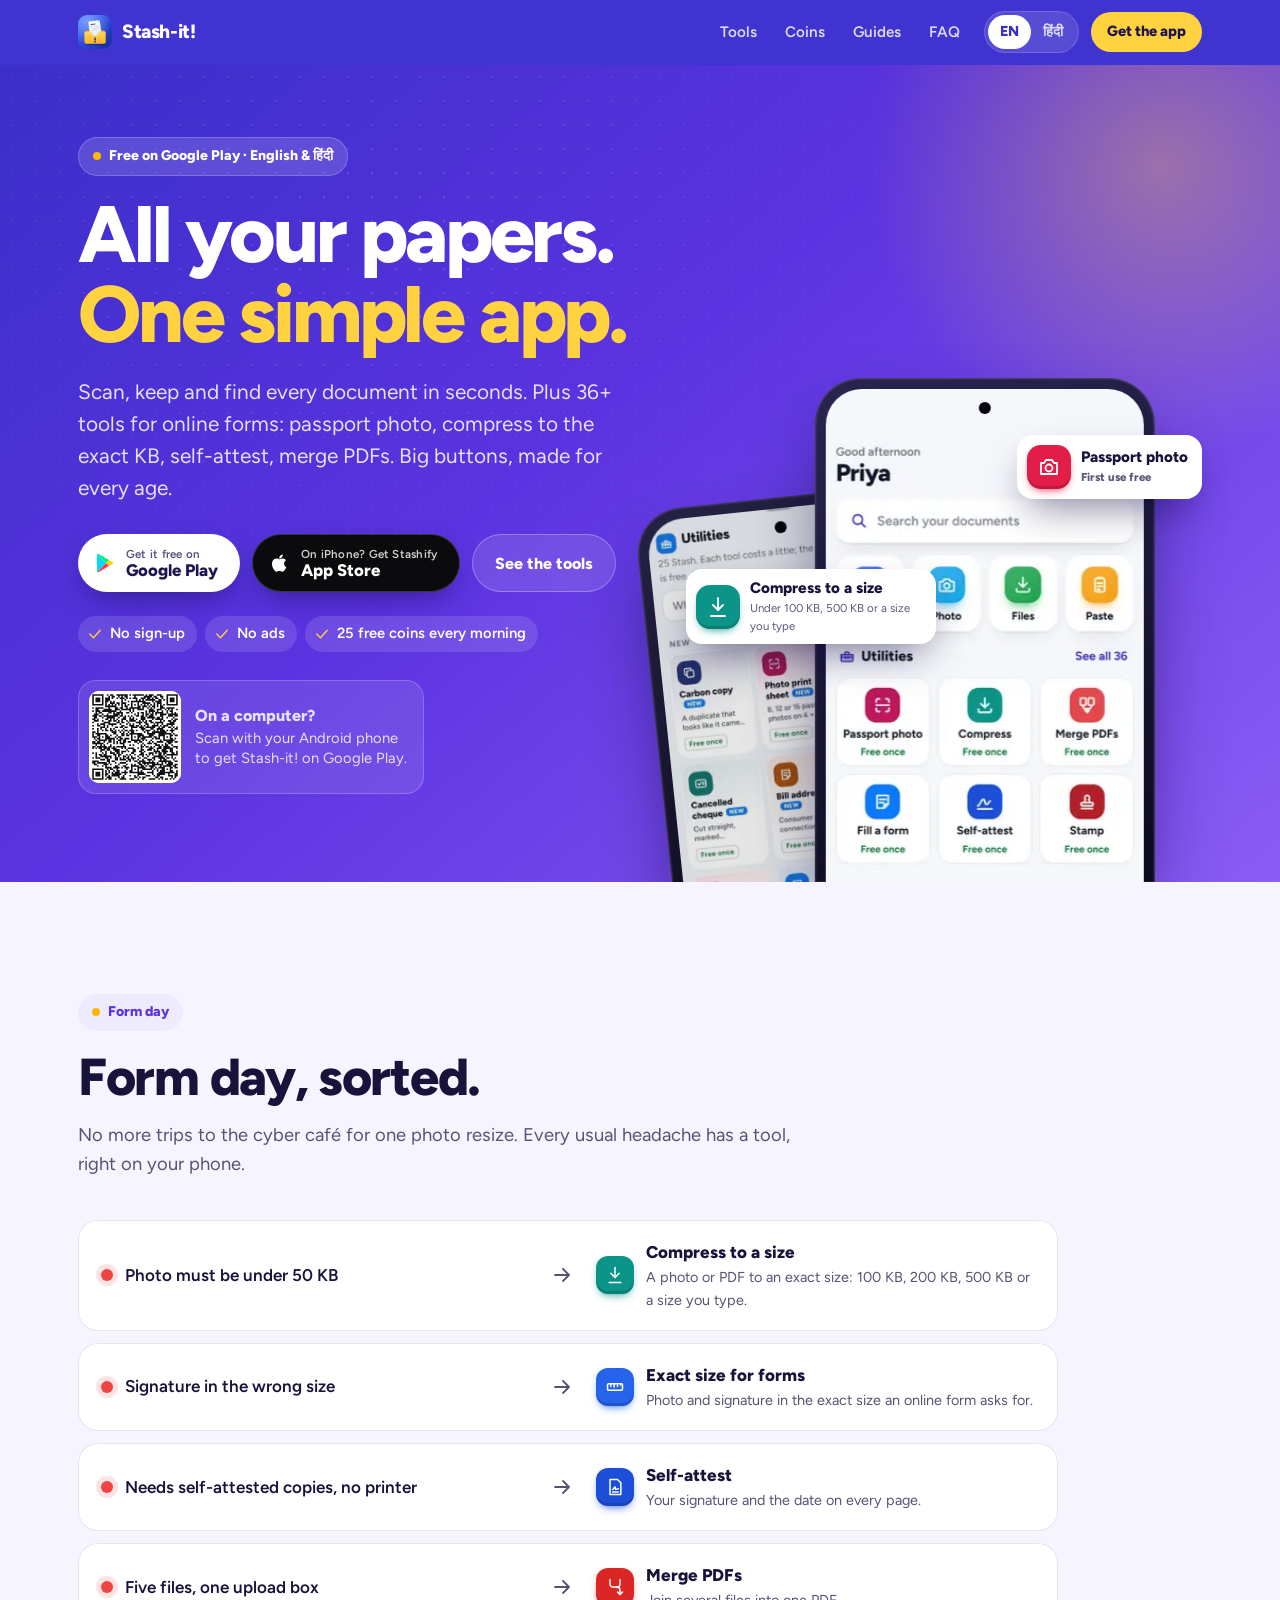
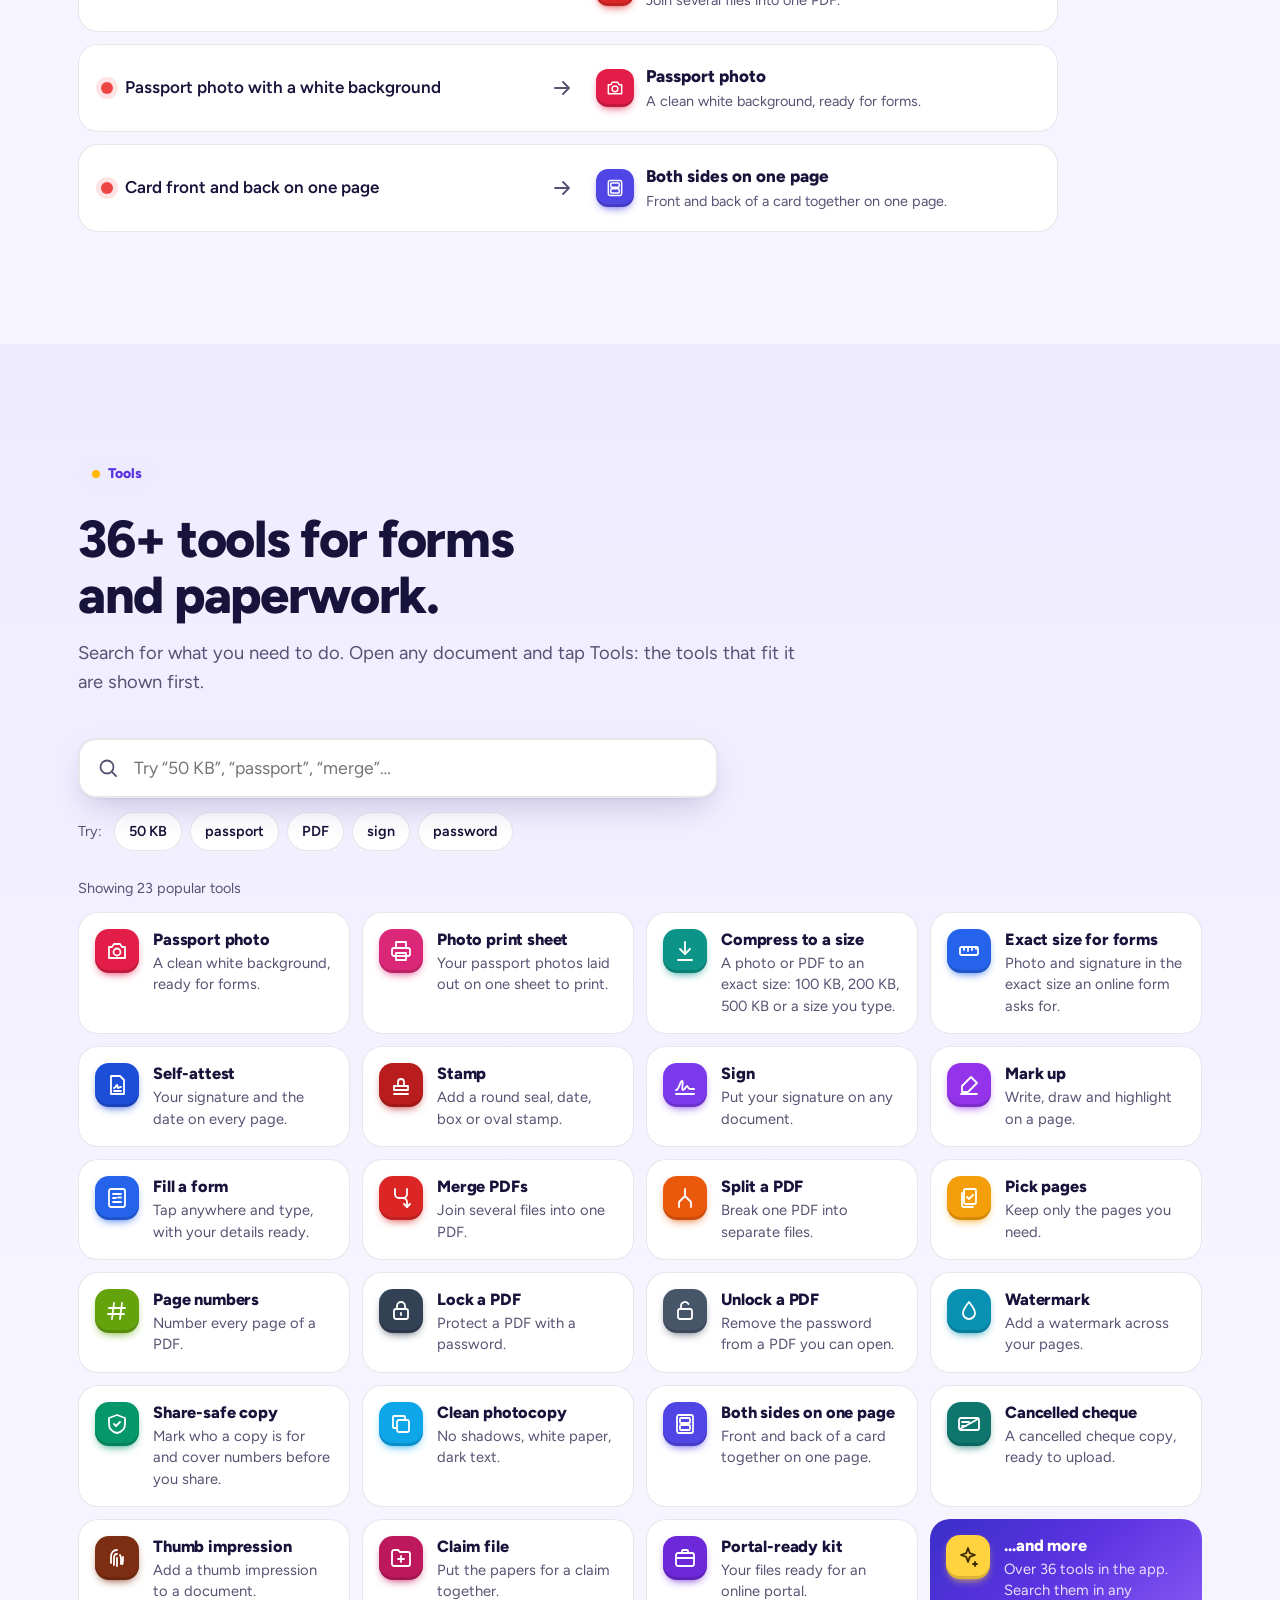
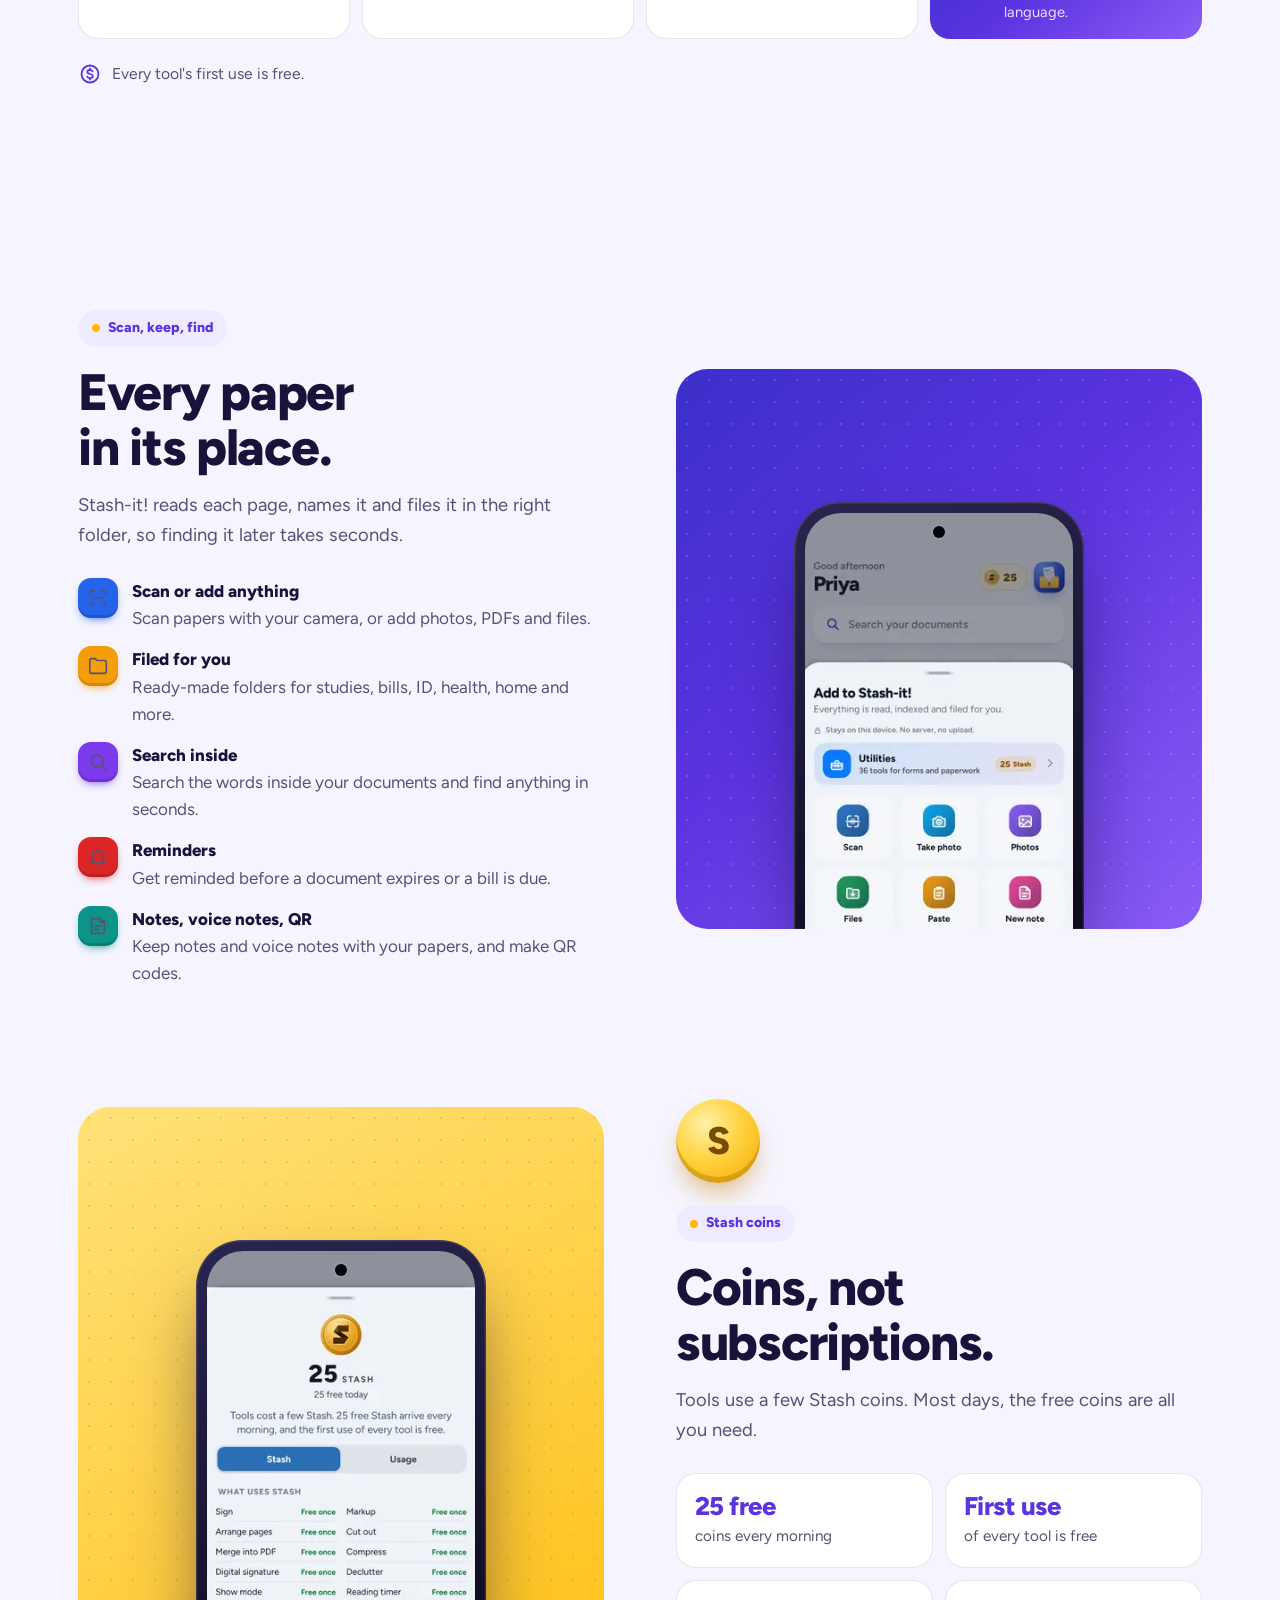
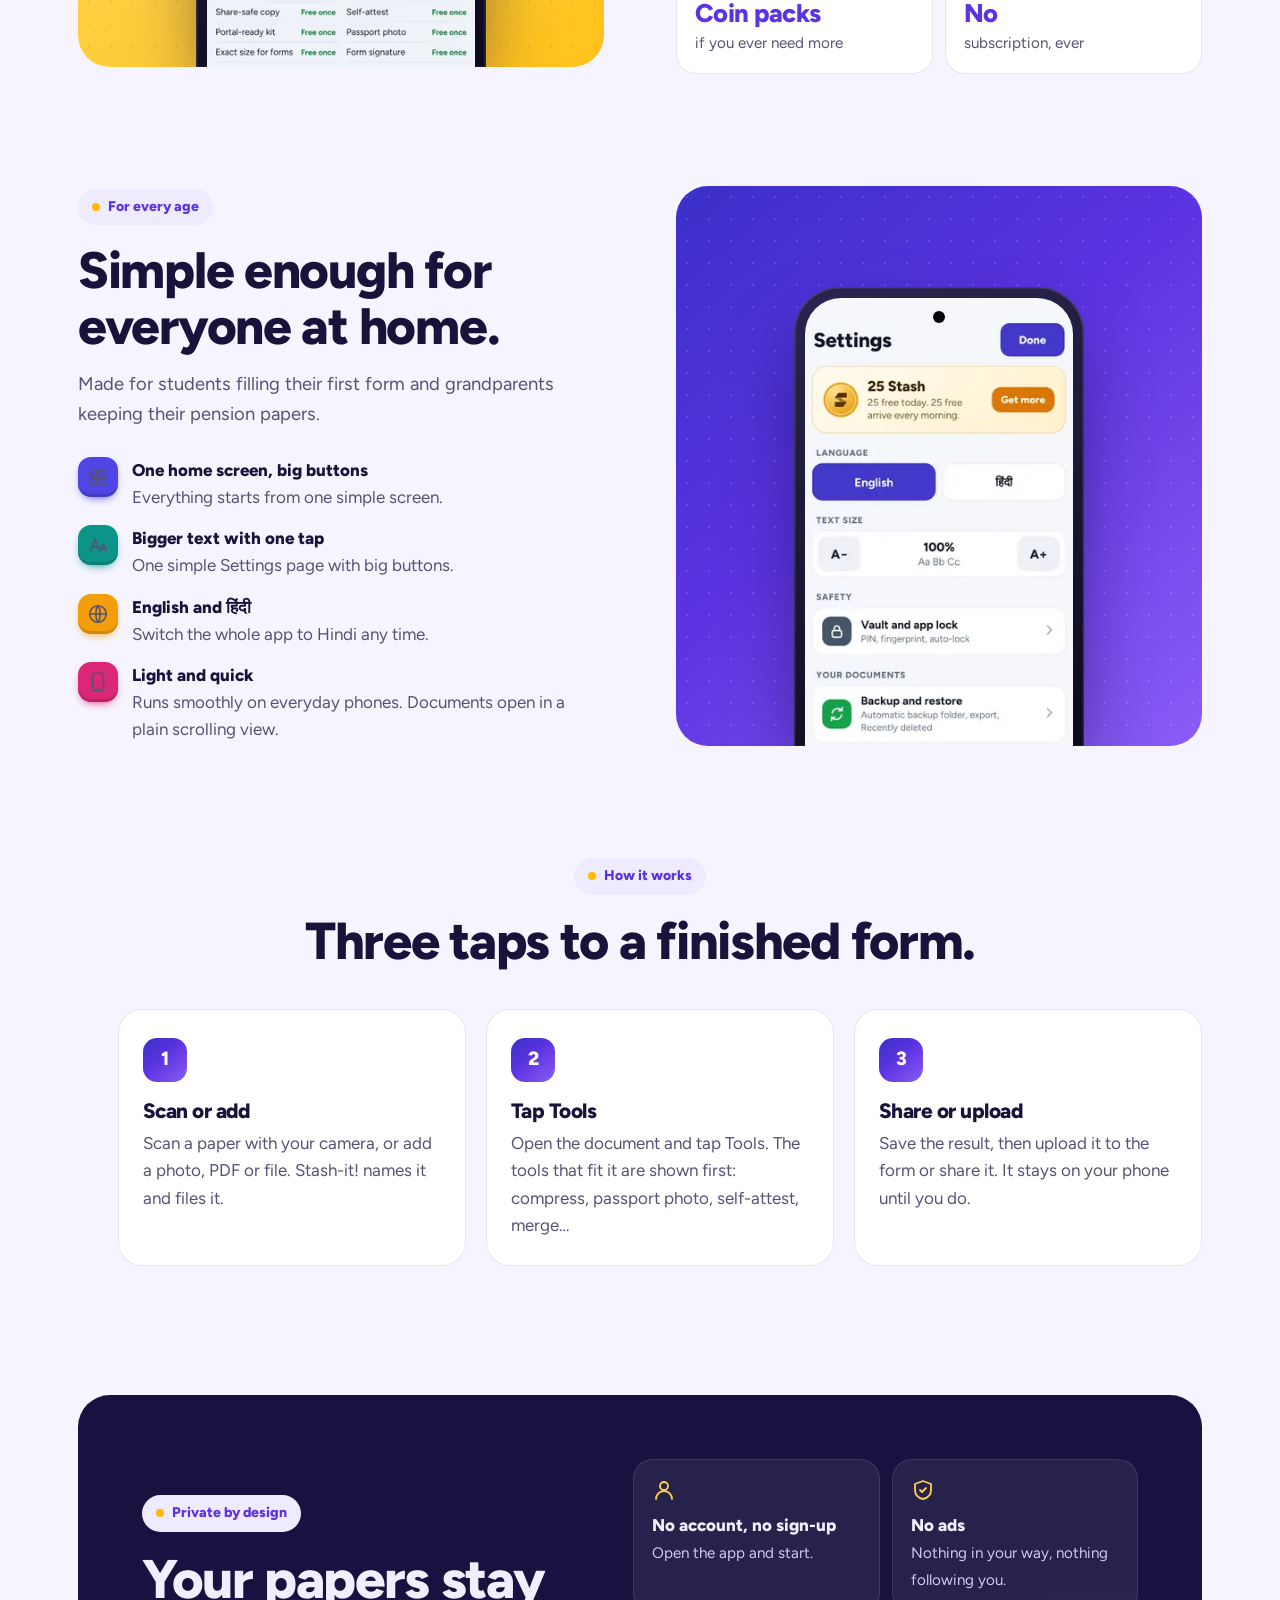
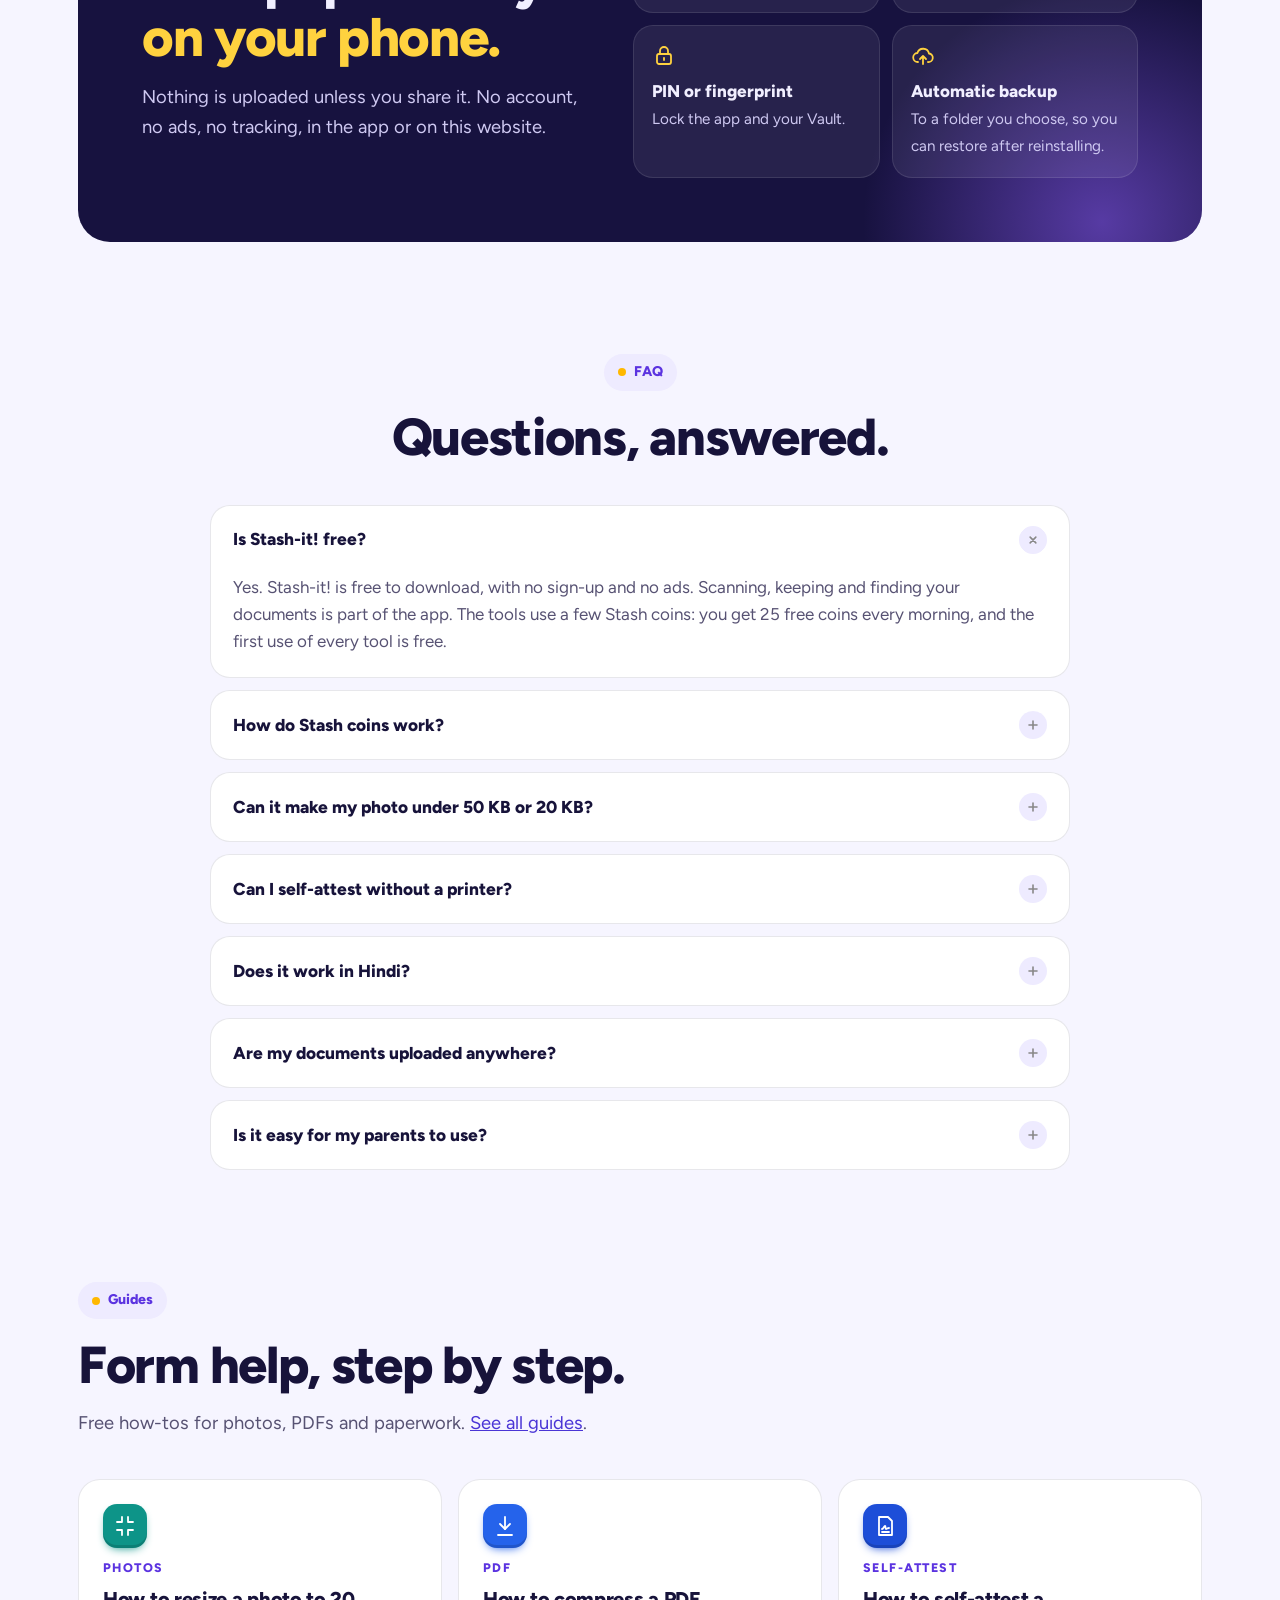
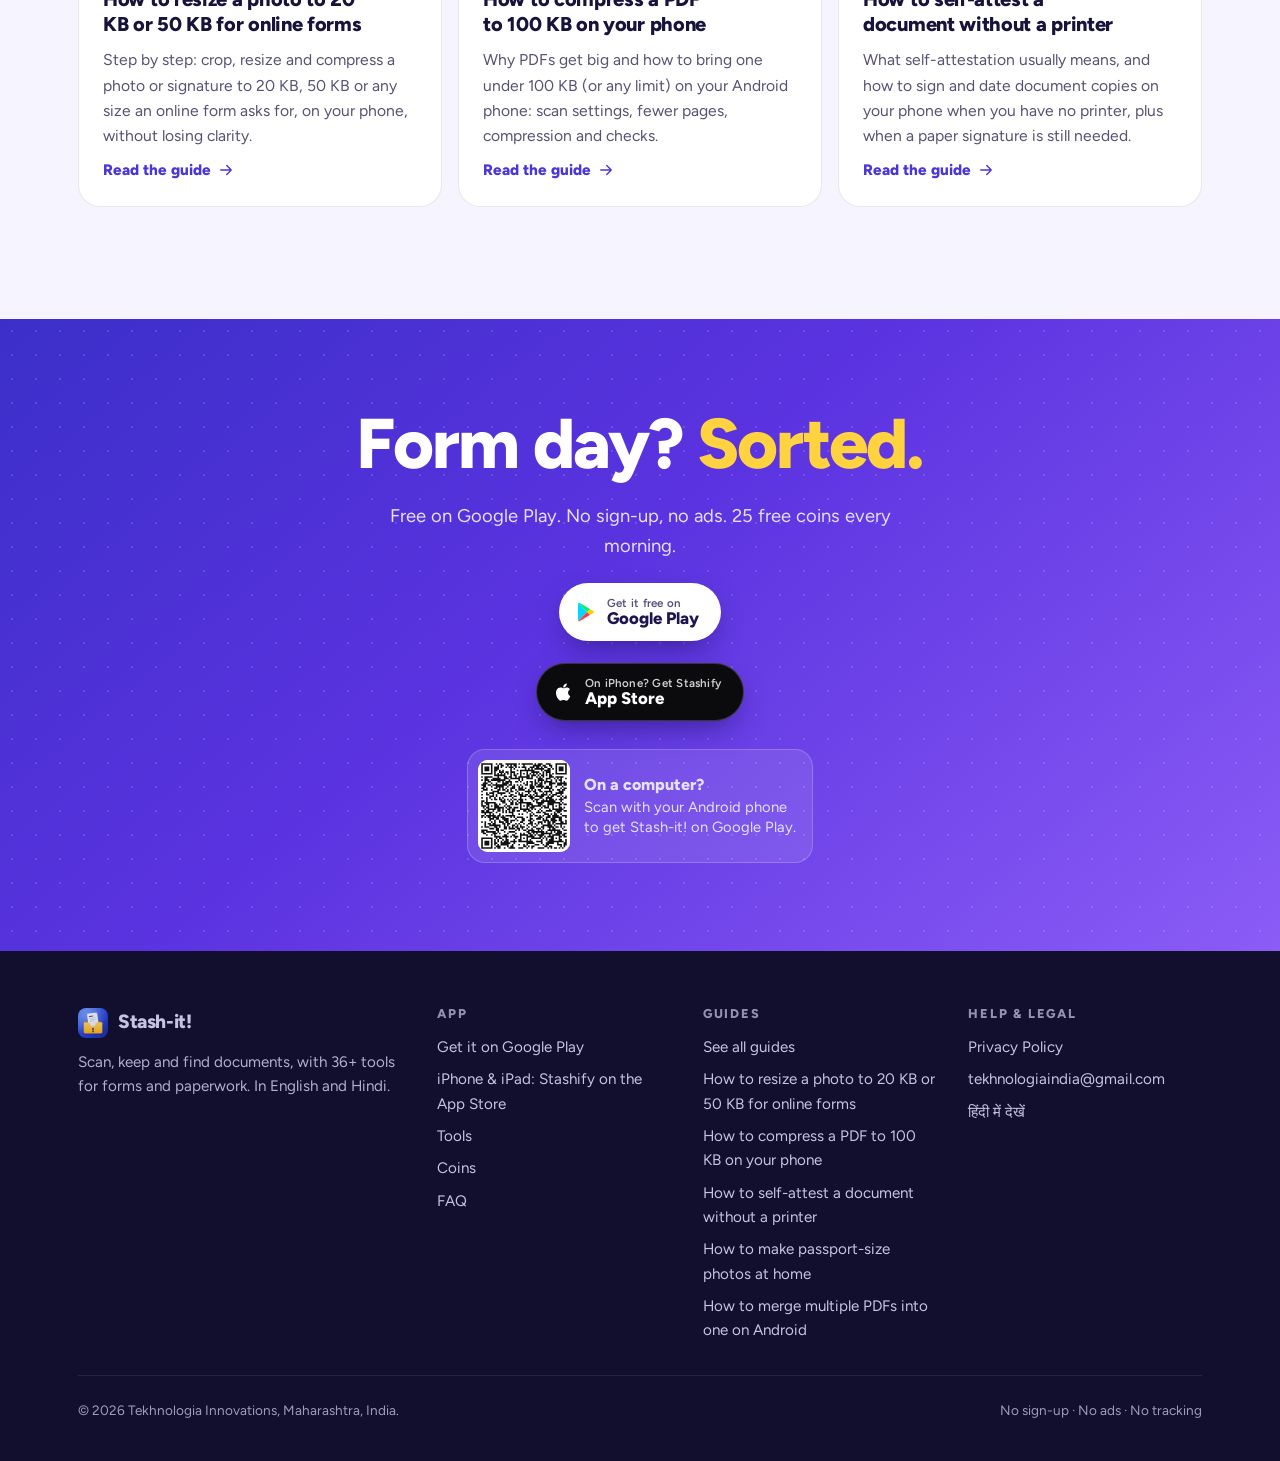
==== commit 42b89bc8: "Add App Store option (Stashify for iPhone, iPad and Mac) Co-Authored-By: Claude Opus 5.5 <noreply@an" ====
--- a/index.html
+++ b/index.html
@@ -46,7 +46,7 @@
   <span class="pill"><span class="dot"></span>Free on Google Play · English & हिंदी</span>
   <h1 id="h1">All your papers. <em>One simple app.</em></h1>
   <p class="sub">Scan, keep and find every document in seconds. Plus 36+ tools for online forms: passport photo, compress to the exact KB, self-attest, merge PDFs. Big buttons, made for every age.</p>
-  <div class="cta-row"><a class="btn btn-play" href="https://play.google.com/store/apps/details?id=com.tekhnologia.stashit&amp;referrer=utm_source%3Dwebsite%26utm_medium%3Dlanding%26utm_campaign%3Dorganic%26utm_content%3Dhero" data-play="https://play.google.com/store/apps/details?id=com.tekhnologia.stashit" data-cta="hero" rel="noopener"><svg class="gp" width="22" height="22" viewBox="0 0 24 24" aria-hidden="true"><path fill="#00D7FE" d="M3.6 2.3c-.3.3-.4.7-.4 1.2v17c0 .5.1.9.4 1.2l9.5-9.7z"/><path fill="#FFCE00" d="m16.3 15.2-3.2-3.2 3.2-3.2 3.7 2.1c1 .6 1 1.6 0 2.2z"/><path fill="#FF3A44" d="M16.3 15.2 13.1 12l-9.5 9.7c.4.4.9.4 1.6.1z"/><path fill="#00F076" d="M16.3 8.8 5.2 2.2c-.7-.4-1.2-.3-1.6.1l9.5 9.7z"/></svg><span class="t"><small>Get it free on</small><b>Google Play</b></span></a><a class="btn btn-ghost" href="#tools">See the tools</a></div>
+  <div class="cta-row"><a class="btn btn-play" href="https://play.google.com/store/apps/details?id=com.tekhnologia.stashit&amp;referrer=utm_source%3Dwebsite%26utm_medium%3Dlanding%26utm_campaign%3Dorganic%26utm_content%3Dhero" data-play="https://play.google.com/store/apps/details?id=com.tekhnologia.stashit" data-cta="hero" rel="noopener"><svg class="gp" width="22" height="22" viewBox="0 0 24 24" aria-hidden="true"><path fill="#00D7FE" d="M3.6 2.3c-.3.3-.4.7-.4 1.2v17c0 .5.1.9.4 1.2l9.5-9.7z"/><path fill="#FFCE00" d="m16.3 15.2-3.2-3.2 3.2-3.2 3.7 2.1c1 .6 1 1.6 0 2.2z"/><path fill="#FF3A44" d="M16.3 15.2 13.1 12l-9.5 9.7c.4.4.9.4 1.6.1z"/><path fill="#00F076" d="M16.3 8.8 5.2 2.2c-.7-.4-1.2-.3-1.6.1l9.5 9.7z"/></svg><span class="t"><small>Get it free on</small><b>Google Play</b></span></a><a class="btn btn-play btn-ios" href="https://apps.apple.com/app/id6815763337" data-ios data-cta="hero" rel="noopener"><svg class="gp" width="22" height="22" viewBox="0 0 24 24" aria-hidden="true"><path fill="currentColor" d="M16.4 12.6c0-2.4 2-3.6 2.1-3.7-1.1-1.7-2.9-1.9-3.5-1.9-1.5-.2-2.9.9-3.7.9-.8 0-1.9-.9-3.2-.8-1.6 0-3.1 1-4 2.4-1.7 3-.4 7.3 1.2 9.7.8 1.2 1.8 2.5 3 2.4 1.2 0 1.7-.8 3.1-.8 1.5 0 1.9.8 3.2.8 1.3 0 2.1-1.2 2.9-2.4.9-1.3 1.3-2.6 1.3-2.7 0 0-2.4-1-2.4-3.9zM14 5.6c.7-.8 1.1-1.9 1-3-1 0-2.1.7-2.8 1.5-.6.7-1.2 1.8-1 2.9 1.1.1 2.1-.6 2.8-1.4z"/></svg><span class="t"><small>On iPhone? Get Stashify</small><b>App Store</b></span></a><a class="btn btn-ghost" href="#tools">See the tools</a></div>
   <ul class="trust"><li><svg class="ic" width="24" height="24" viewBox="0 0 24 24" fill="none" stroke="currentColor" stroke-width="1.8" stroke-linecap="round" stroke-linejoin="round" aria-hidden="true"><path d="m5 12 5 5 9-10"/></svg>No sign-up</li><li><svg class="ic" width="24" height="24" viewBox="0 0 24 24" fill="none" stroke="currentColor" stroke-width="1.8" stroke-linecap="round" stroke-linejoin="round" aria-hidden="true"><path d="m5 12 5 5 9-10"/></svg>No ads</li><li><svg class="ic" width="24" height="24" viewBox="0 0 24 24" fill="none" stroke="currentColor" stroke-width="1.8" stroke-linecap="round" stroke-linejoin="round" aria-hidden="true"><path d="m5 12 5 5 9-10"/></svg>25 free coins every morning</li></ul>
   <div class="qr"><img src="/img/qr-play.svg" width="92" height="92" alt="QR code to install Stash-it! from Google Play" loading="lazy"><p><b>On a computer?</b>Scan with your Android phone<br>to get Stash-it! on Google Play.</p></div>
  </div>
@@ -110,14 +110,14 @@
 <section class="final" aria-labelledby="c2-h"><div class="wrap">
  <h2 id="c2-h" data-reveal>Form day? <em>Sorted.</em></h2>
  <p data-reveal>Free on Google Play. No sign-up, no ads. 25 free coins every morning.</p>
- <a class="btn btn-play" href="https://play.google.com/store/apps/details?id=com.tekhnologia.stashit&amp;referrer=utm_source%3Dwebsite%26utm_medium%3Dlanding%26utm_campaign%3Dorganic%26utm_content%3Dfinal" data-play="https://play.google.com/store/apps/details?id=com.tekhnologia.stashit" data-cta="final" rel="noopener"><svg class="gp" width="22" height="22" viewBox="0 0 24 24" aria-hidden="true"><path fill="#00D7FE" d="M3.6 2.3c-.3.3-.4.7-.4 1.2v17c0 .5.1.9.4 1.2l9.5-9.7z"/><path fill="#FFCE00" d="m16.3 15.2-3.2-3.2 3.2-3.2 3.7 2.1c1 .6 1 1.6 0 2.2z"/><path fill="#FF3A44" d="M16.3 15.2 13.1 12l-9.5 9.7c.4.4.9.4 1.6.1z"/><path fill="#00F076" d="M16.3 8.8 5.2 2.2c-.7-.4-1.2-.3-1.6.1l9.5 9.7z"/></svg><span class="t"><small>Get it free on</small><b>Google Play</b></span></a>
+ <a class="btn btn-play" href="https://play.google.com/store/apps/details?id=com.tekhnologia.stashit&amp;referrer=utm_source%3Dwebsite%26utm_medium%3Dlanding%26utm_campaign%3Dorganic%26utm_content%3Dfinal" data-play="https://play.google.com/store/apps/details?id=com.tekhnologia.stashit" data-cta="final" rel="noopener"><svg class="gp" width="22" height="22" viewBox="0 0 24 24" aria-hidden="true"><path fill="#00D7FE" d="M3.6 2.3c-.3.3-.4.7-.4 1.2v17c0 .5.1.9.4 1.2l9.5-9.7z"/><path fill="#FFCE00" d="m16.3 15.2-3.2-3.2 3.2-3.2 3.7 2.1c1 .6 1 1.6 0 2.2z"/><path fill="#FF3A44" d="M16.3 15.2 13.1 12l-9.5 9.7c.4.4.9.4 1.6.1z"/><path fill="#00F076" d="M16.3 8.8 5.2 2.2c-.7-.4-1.2-.3-1.6.1l9.5 9.7z"/></svg><span class="t"><small>Get it free on</small><b>Google Play</b></span></a><a class="btn btn-play btn-ios" href="https://apps.apple.com/app/id6815763337" data-ios data-cta="final" rel="noopener"><svg class="gp" width="22" height="22" viewBox="0 0 24 24" aria-hidden="true"><path fill="currentColor" d="M16.4 12.6c0-2.4 2-3.6 2.1-3.7-1.1-1.7-2.9-1.9-3.5-1.9-1.5-.2-2.9.9-3.7.9-.8 0-1.9-.9-3.2-.8-1.6 0-3.1 1-4 2.4-1.7 3-.4 7.3 1.2 9.7.8 1.2 1.8 2.5 3 2.4 1.2 0 1.7-.8 3.1-.8 1.5 0 1.9.8 3.2.8 1.3 0 2.1-1.2 2.9-2.4.9-1.3 1.3-2.6 1.3-2.7 0 0-2.4-1-2.4-3.9zM14 5.6c.7-.8 1.1-1.9 1-3-1 0-2.1.7-2.8 1.5-.6.7-1.2 1.8-1 2.9 1.1.1 2.1-.6 2.8-1.4z"/></svg><span class="t"><small>On iPhone? Get Stashify</small><b>App Store</b></span></a>
  <div class="qr"><img src="/img/qr-play.svg" width="92" height="92" alt="QR code to install Stash-it! from Google Play" loading="lazy"><p><b>On a computer?</b>Scan with your Android phone<br>to get Stash-it! on Google Play.</p></div>
 </div></section>
 </main>
 <footer class="foot"><div class="wrap">
 <div><a class="brand" href="/"><img src="/img/app-icon-96.webp" width="30" height="30" alt="" loading="lazy">Stash-it!</a>
 <p style="max-width:36ch;opacity:.8">Scan, keep and find documents, with 36+ tools for forms and paperwork. In English and Hindi.</p></div>
-<div><h2>App</h2><ul><li><a href="https://play.google.com/store/apps/details?id=com.tekhnologia.stashit&amp;referrer=utm_source%3Dwebsite%26utm_medium%3Dlanding%26utm_campaign%3Dorganic%26utm_content%3Dfooter" data-play="https://play.google.com/store/apps/details?id=com.tekhnologia.stashit" data-cta="footer" rel="noopener">Get it on Google Play</a></li><li><a href="/#tools">Tools</a></li><li><a href="/#coins">Coins</a></li><li><a href="/#faq">FAQ</a></li></ul></div>
+<div><h2>App</h2><ul><li><a href="https://play.google.com/store/apps/details?id=com.tekhnologia.stashit&amp;referrer=utm_source%3Dwebsite%26utm_medium%3Dlanding%26utm_campaign%3Dorganic%26utm_content%3Dfooter" data-play="https://play.google.com/store/apps/details?id=com.tekhnologia.stashit" data-cta="footer" rel="noopener">Get it on Google Play</a></li><li><a href="https://apps.apple.com/app/id6815763337" data-ios rel="noopener">iPhone &amp; iPad: Stashify on the App Store</a></li><li><a href="/#tools">Tools</a></li><li><a href="/#coins">Coins</a></li><li><a href="/#faq">FAQ</a></li></ul></div>
 <div><h2>Guides</h2><ul><li><a href="/guides/">See all guides</a></li><li><a href="/guides/resize-photo-20kb-50kb-for-online-forms/">How to resize a photo to 20 KB or 50 KB for online forms</a></li><li><a href="/guides/compress-pdf-to-100kb-on-phone/">How to compress a PDF to 100 KB on your phone</a></li><li><a href="/guides/self-attest-document-without-printer/">How to self-attest a document without a printer</a></li><li><a href="/guides/passport-size-photo-at-home/">How to make passport-size photos at home</a></li><li><a href="/guides/merge-pdfs-into-one-on-android/">How to merge multiple PDFs into one on Android</a></li></ul></div>
 <div><h2>Help & legal</h2><ul><li><a href="/privacy.html">Privacy Policy</a></li><li><a href="mailto:tekhnologiaindia@gmail.com">tekhnologiaindia@gmail.com</a></li><li><a href="/hi/" lang="hi" data-setlang="hi">हिंदी में देखें</a></li></ul></div>
 <div class="fine"><span>© 2026 Tekhnologia Innovations, Maharashtra, India.</span><span>No sign-up · No ads · No tracking</span></div>
--- a/assets/style.css
+++ b/assets/style.css
@@ -330,3 +330,8 @@
 /* English pages: never download Mukta just for the few Devanagari labels; system Devanagari is fine there */
 html[lang="en"]{--font:Figtree,ui-sans-serif,system-ui,-apple-system,"Segoe UI",Roboto,"Noto Sans Devanagari",sans-serif}
 @media (min-width:980px){.stage{height:660px}.stage .p-front{--pw:340px}.stage .p-back{--pw:290px}}
+
+/* App Store button: Stashify for iPhone/iPad */
+.btn-ios{background:#0b0b0d;color:#fff;border:1px solid rgba(255,255,255,.18)}
+.btn-ios .t small{opacity:.8}
+html.apple .cta-row .btn-ios{order:-1}
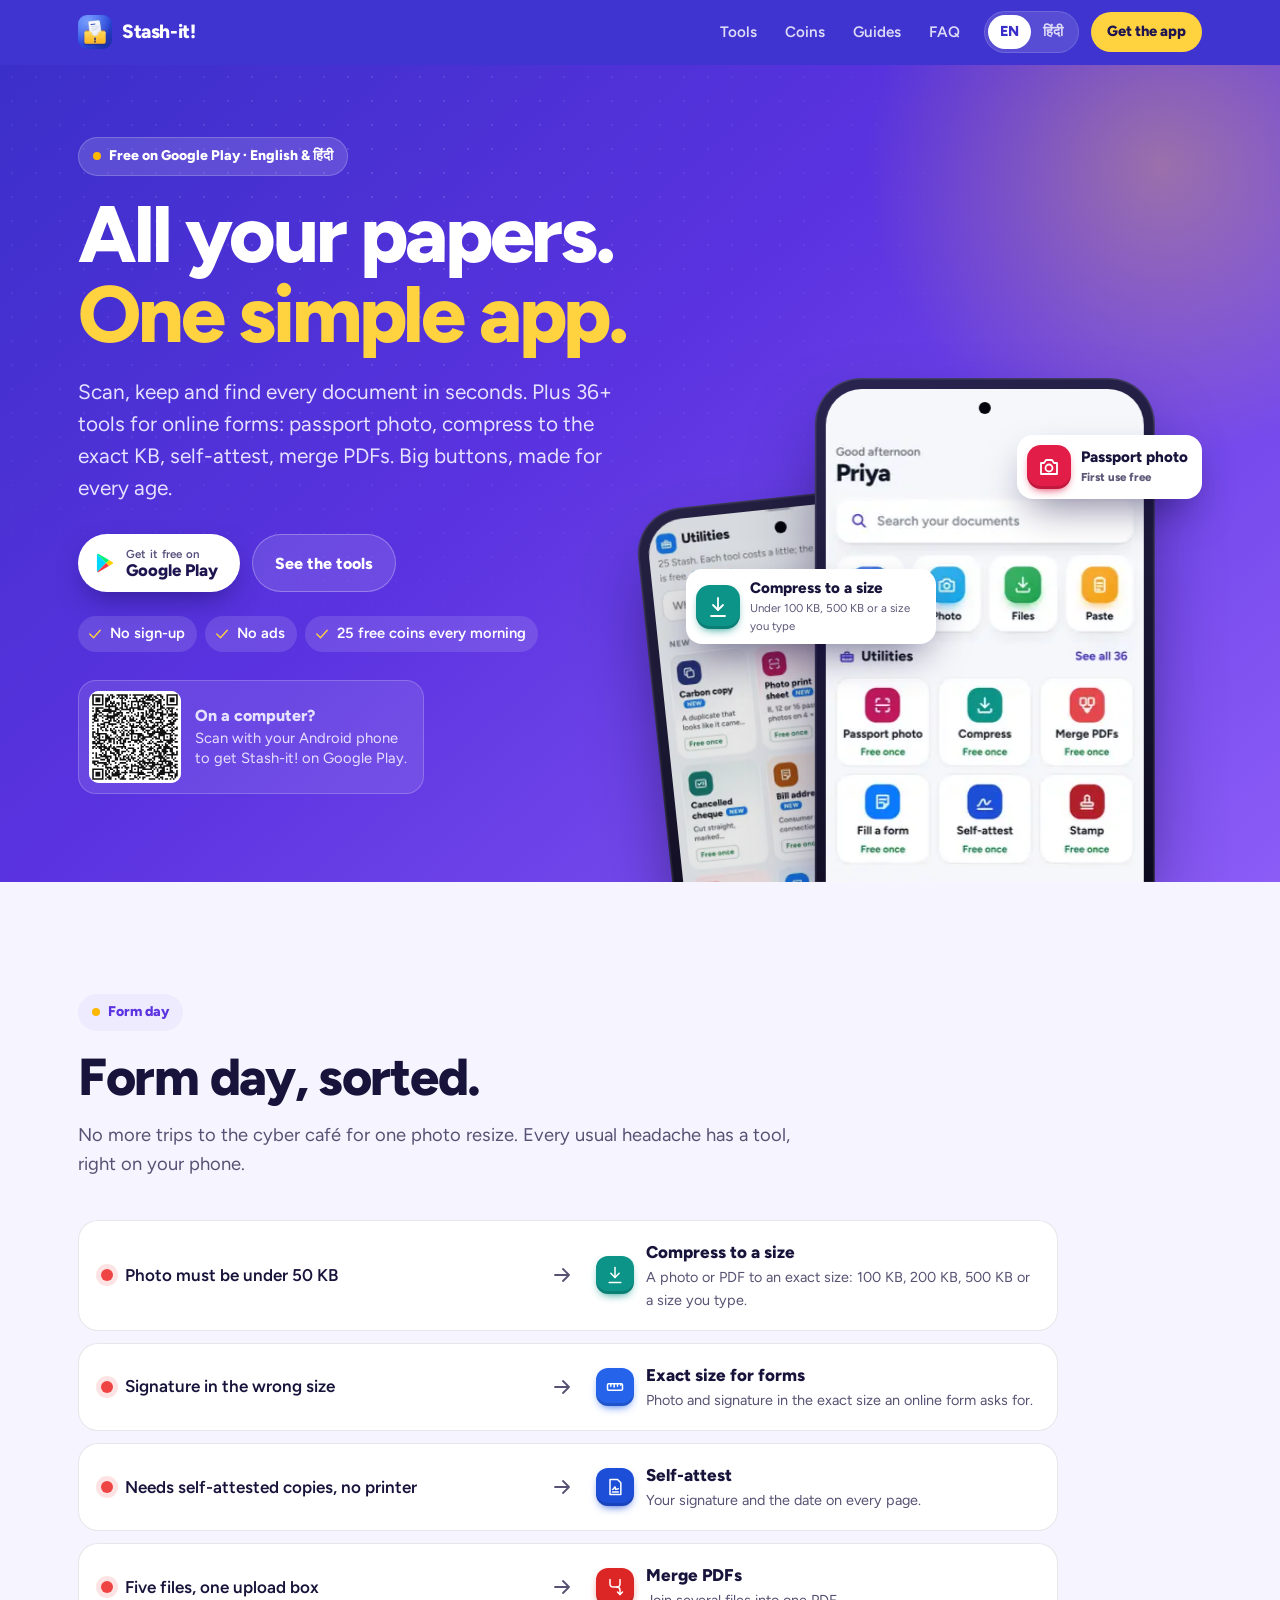
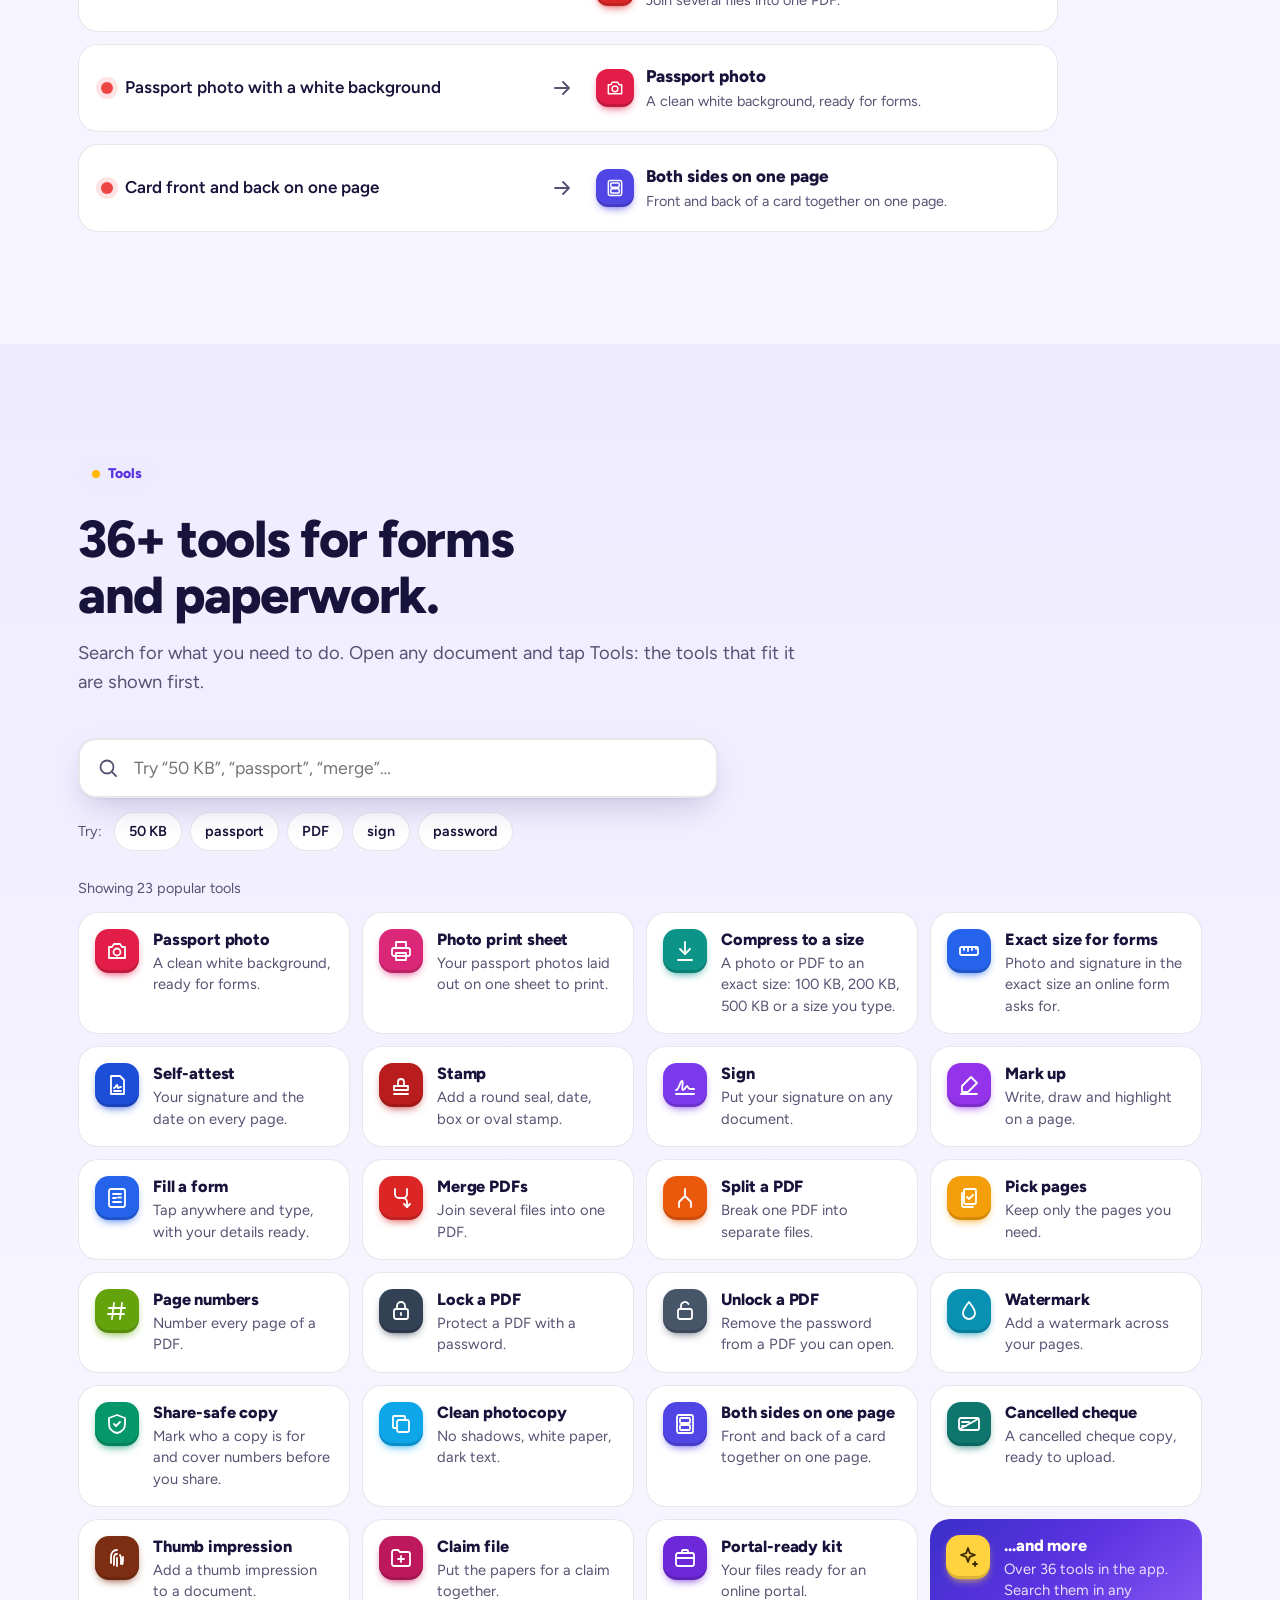
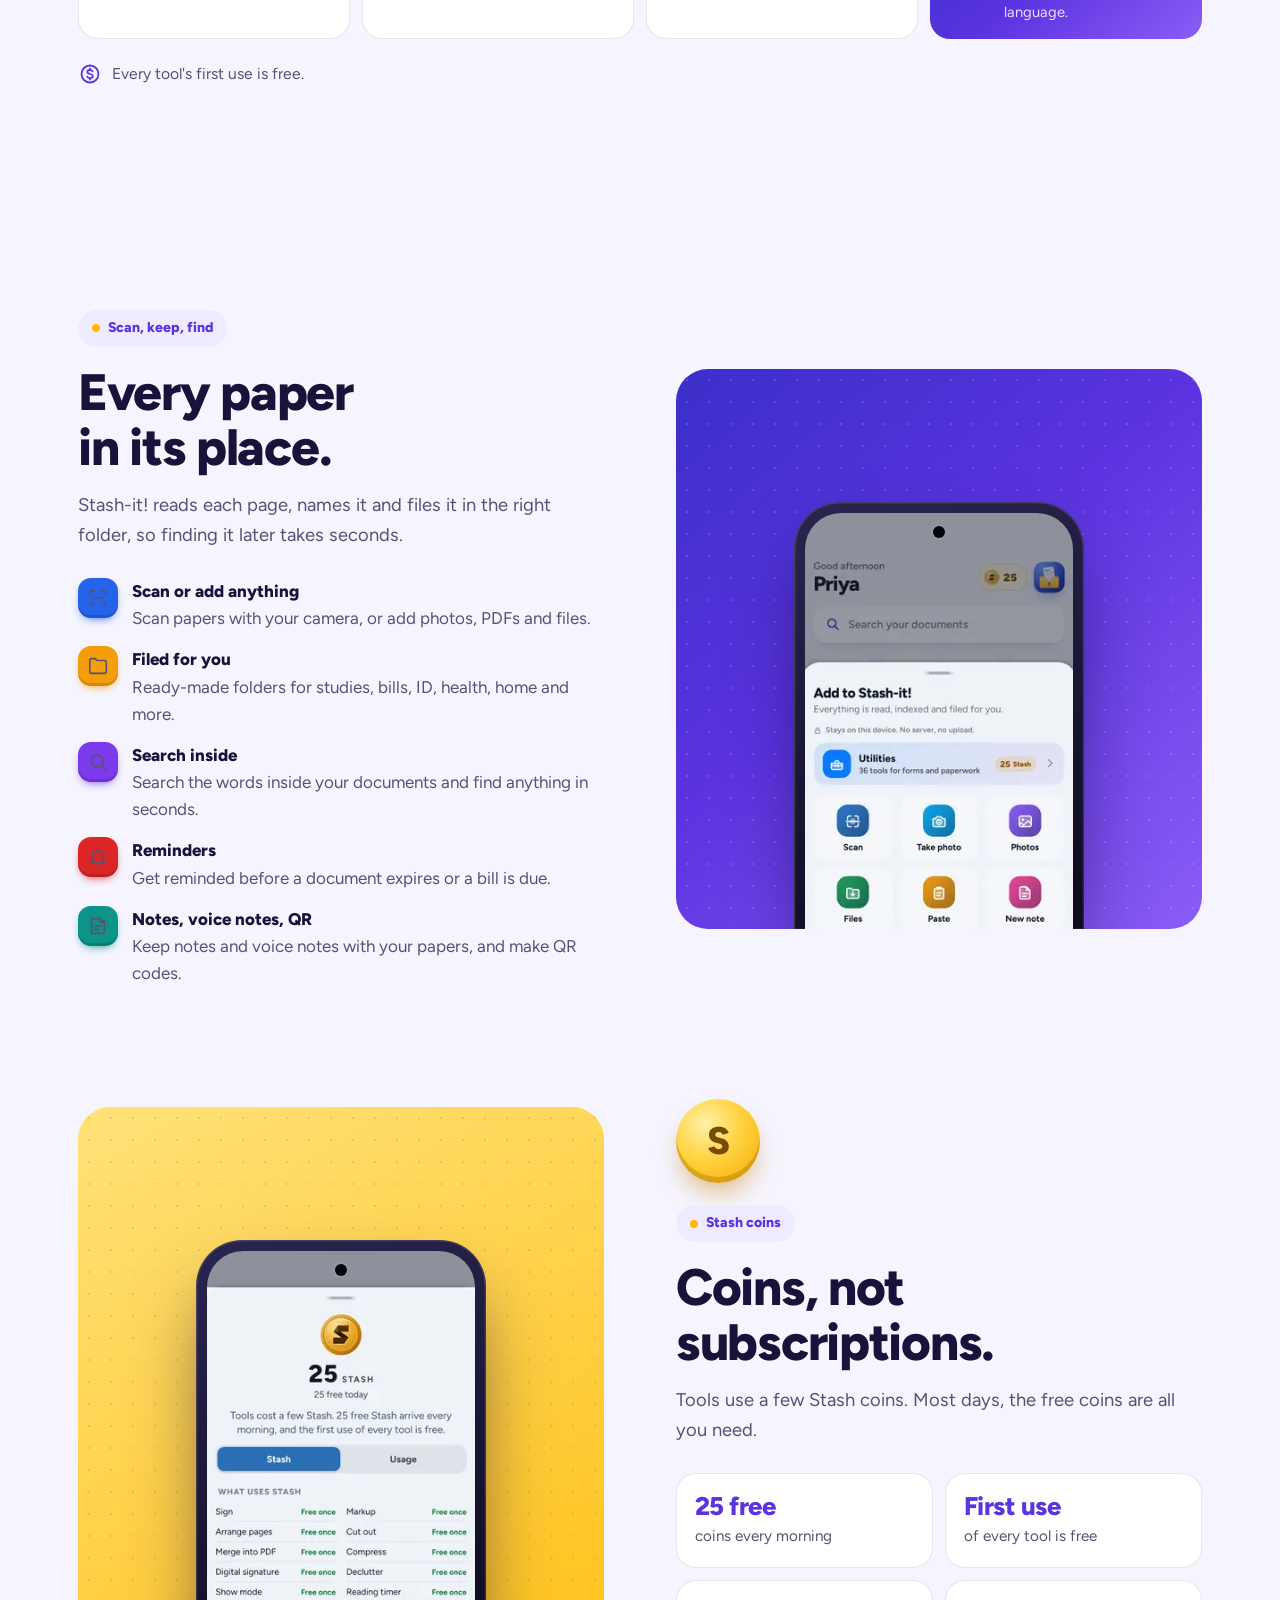
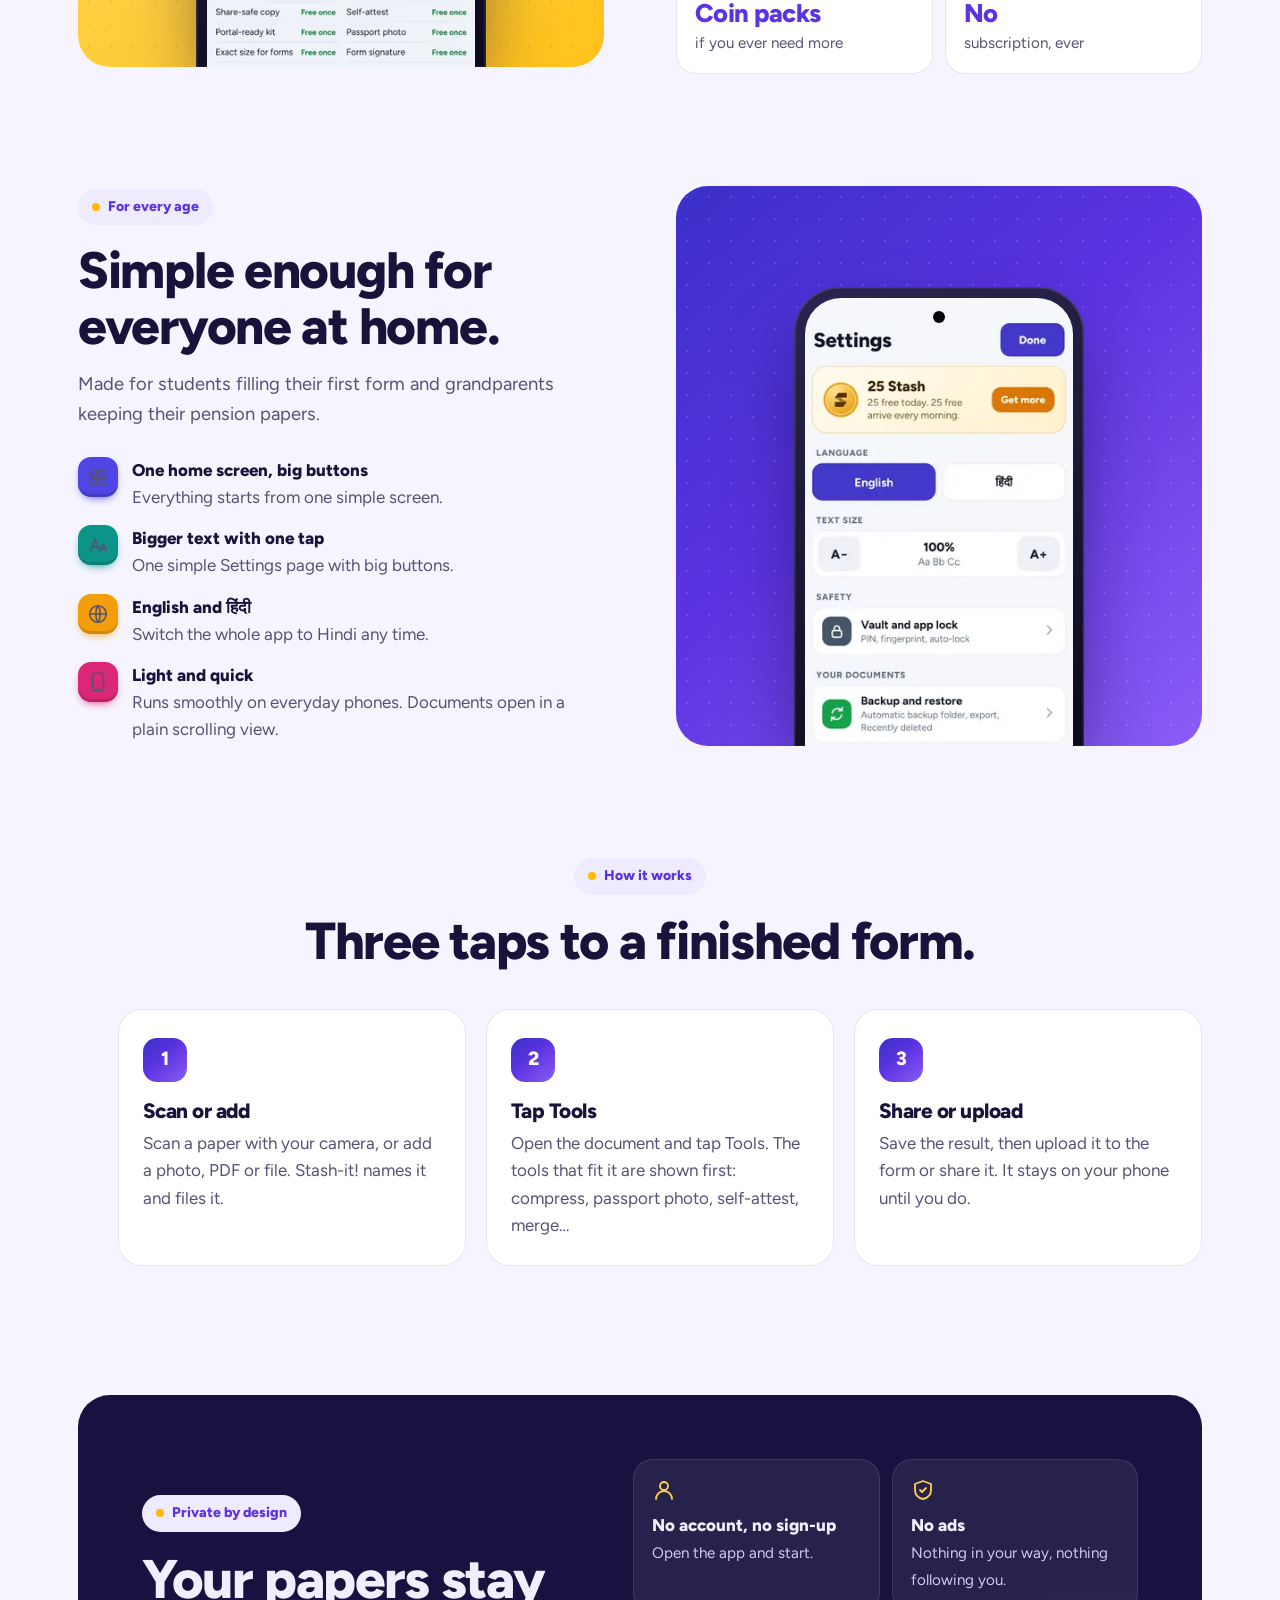
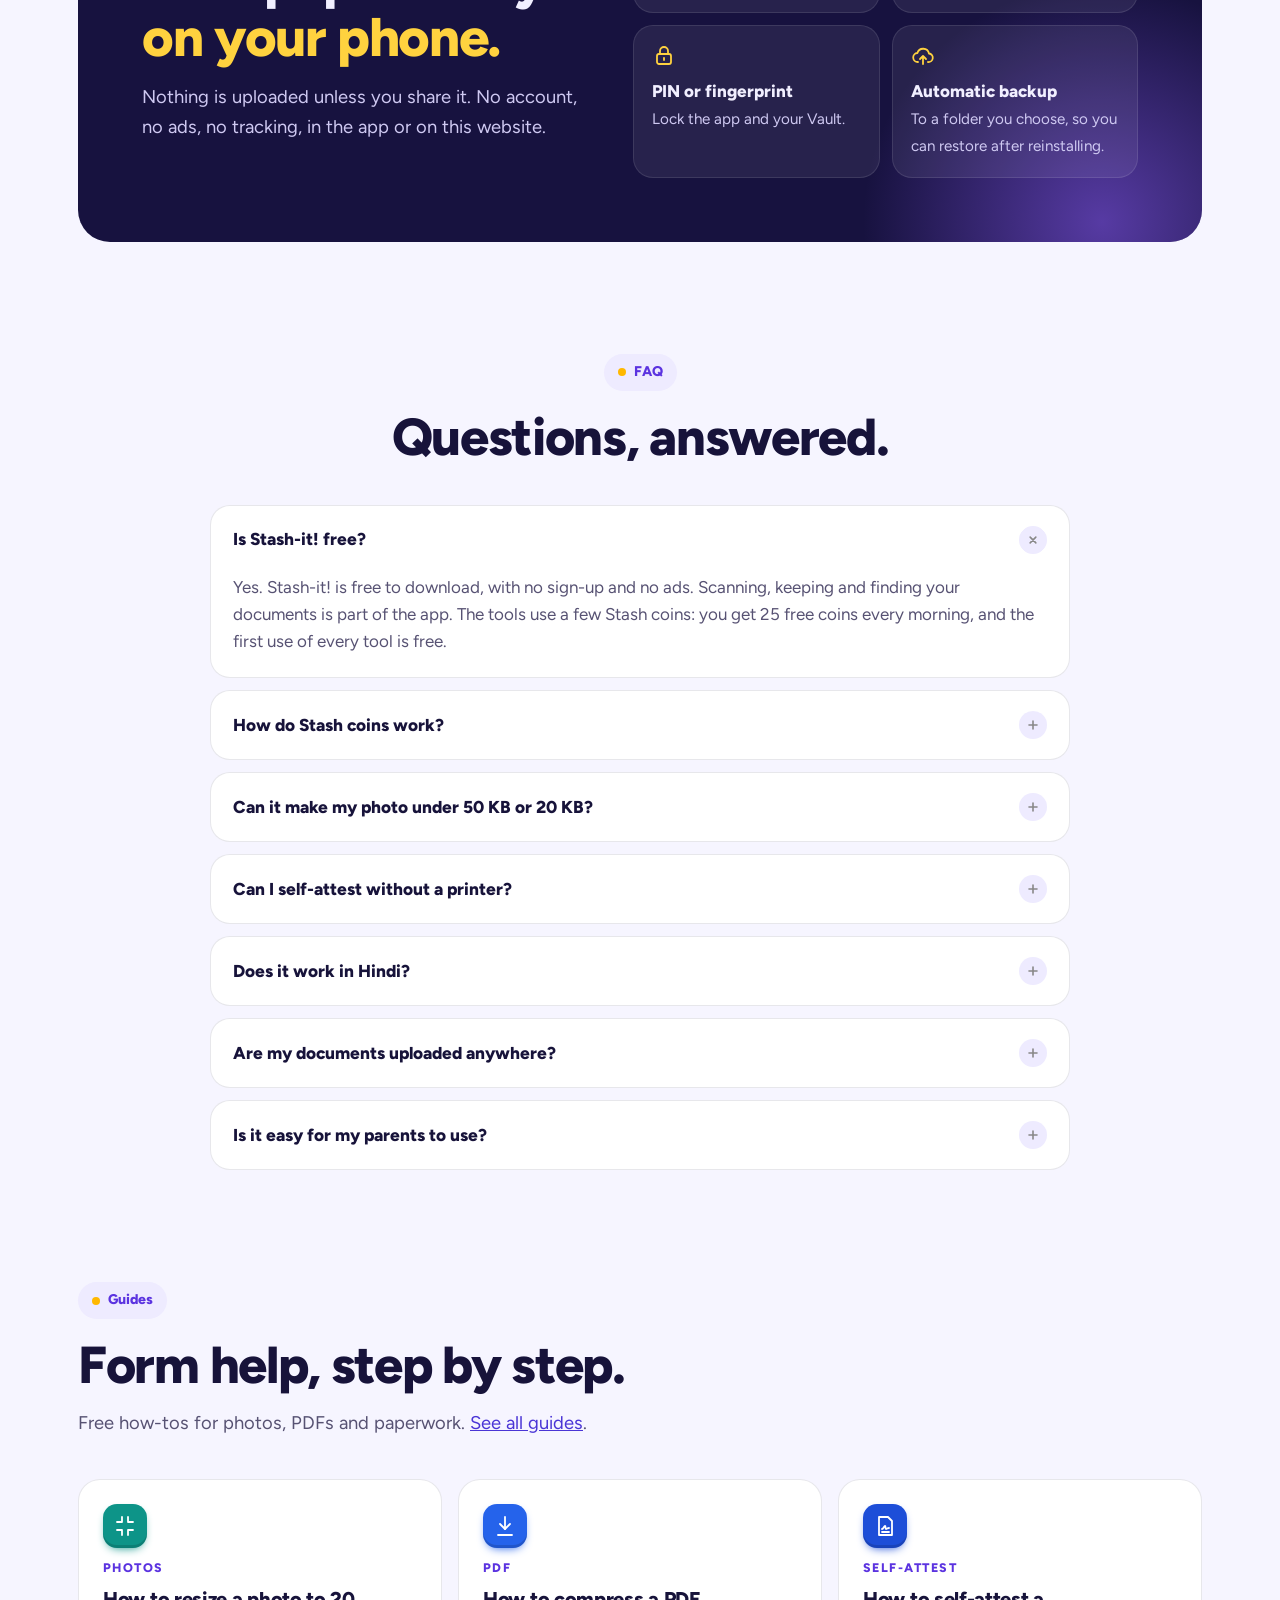
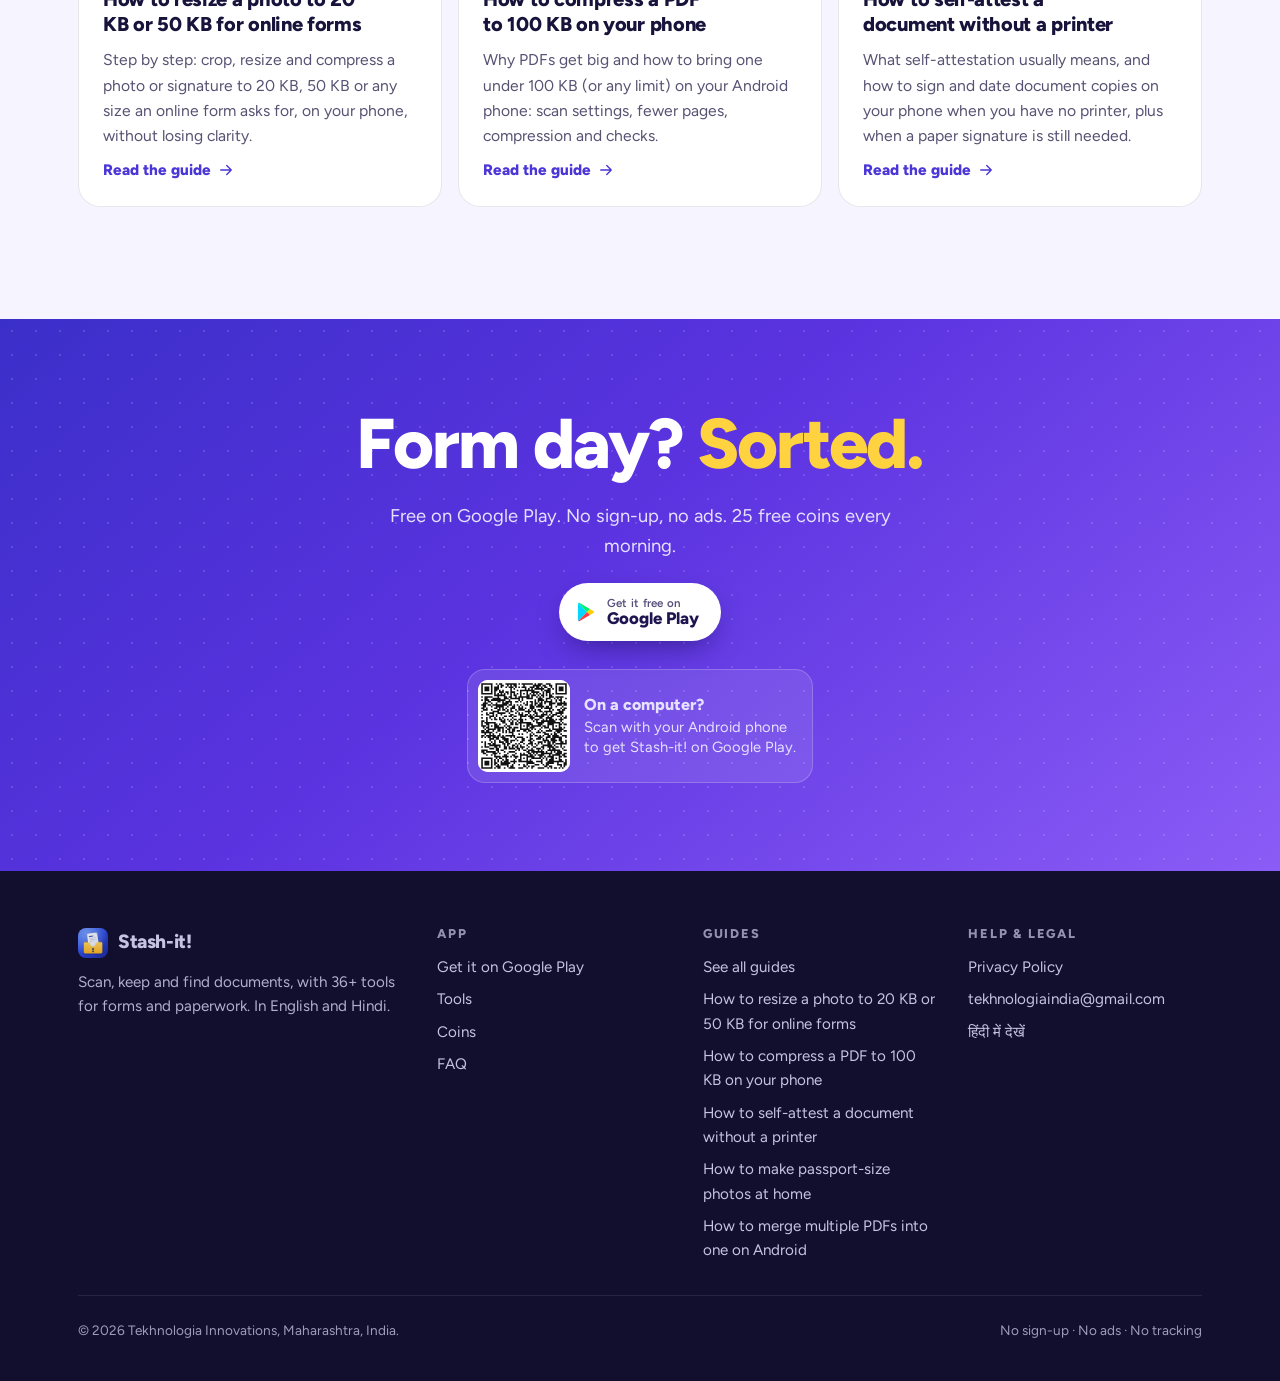
==== commit 0589a573: "Remove App Store button: Stash-it! is Android-only Co-Authored-By: Claude Opus 5.5 <noreply@anthropi" ====
--- a/index.html
+++ b/index.html
@@ -46,7 +46,7 @@
   <span class="pill"><span class="dot"></span>Free on Google Play · English & हिंदी</span>
   <h1 id="h1">All your papers. <em>One simple app.</em></h1>
   <p class="sub">Scan, keep and find every document in seconds. Plus 36+ tools for online forms: passport photo, compress to the exact KB, self-attest, merge PDFs. Big buttons, made for every age.</p>
-  <div class="cta-row"><a class="btn btn-play" href="https://play.google.com/store/apps/details?id=com.tekhnologia.stashit&amp;referrer=utm_source%3Dwebsite%26utm_medium%3Dlanding%26utm_campaign%3Dorganic%26utm_content%3Dhero" data-play="https://play.google.com/store/apps/details?id=com.tekhnologia.stashit" data-cta="hero" rel="noopener"><svg class="gp" width="22" height="22" viewBox="0 0 24 24" aria-hidden="true"><path fill="#00D7FE" d="M3.6 2.3c-.3.3-.4.7-.4 1.2v17c0 .5.1.9.4 1.2l9.5-9.7z"/><path fill="#FFCE00" d="m16.3 15.2-3.2-3.2 3.2-3.2 3.7 2.1c1 .6 1 1.6 0 2.2z"/><path fill="#FF3A44" d="M16.3 15.2 13.1 12l-9.5 9.7c.4.4.9.4 1.6.1z"/><path fill="#00F076" d="M16.3 8.8 5.2 2.2c-.7-.4-1.2-.3-1.6.1l9.5 9.7z"/></svg><span class="t"><small>Get it free on</small><b>Google Play</b></span></a><a class="btn btn-play btn-ios" href="https://apps.apple.com/app/id6815763337" data-ios data-cta="hero" rel="noopener"><svg class="gp" width="22" height="22" viewBox="0 0 24 24" aria-hidden="true"><path fill="currentColor" d="M16.4 12.6c0-2.4 2-3.6 2.1-3.7-1.1-1.7-2.9-1.9-3.5-1.9-1.5-.2-2.9.9-3.7.9-.8 0-1.9-.9-3.2-.8-1.6 0-3.1 1-4 2.4-1.7 3-.4 7.3 1.2 9.7.8 1.2 1.8 2.5 3 2.4 1.2 0 1.7-.8 3.1-.8 1.5 0 1.9.8 3.2.8 1.3 0 2.1-1.2 2.9-2.4.9-1.3 1.3-2.6 1.3-2.7 0 0-2.4-1-2.4-3.9zM14 5.6c.7-.8 1.1-1.9 1-3-1 0-2.1.7-2.8 1.5-.6.7-1.2 1.8-1 2.9 1.1.1 2.1-.6 2.8-1.4z"/></svg><span class="t"><small>On iPhone? Get Stashify</small><b>App Store</b></span></a><a class="btn btn-ghost" href="#tools">See the tools</a></div>
+  <div class="cta-row"><a class="btn btn-play" href="https://play.google.com/store/apps/details?id=com.tekhnologia.stashit&amp;referrer=utm_source%3Dwebsite%26utm_medium%3Dlanding%26utm_campaign%3Dorganic%26utm_content%3Dhero" data-play="https://play.google.com/store/apps/details?id=com.tekhnologia.stashit" data-cta="hero" rel="noopener"><svg class="gp" width="22" height="22" viewBox="0 0 24 24" aria-hidden="true"><path fill="#00D7FE" d="M3.6 2.3c-.3.3-.4.7-.4 1.2v17c0 .5.1.9.4 1.2l9.5-9.7z"/><path fill="#FFCE00" d="m16.3 15.2-3.2-3.2 3.2-3.2 3.7 2.1c1 .6 1 1.6 0 2.2z"/><path fill="#FF3A44" d="M16.3 15.2 13.1 12l-9.5 9.7c.4.4.9.4 1.6.1z"/><path fill="#00F076" d="M16.3 8.8 5.2 2.2c-.7-.4-1.2-.3-1.6.1l9.5 9.7z"/></svg><span class="t"><small>Get it free on</small><b>Google Play</b></span></a><a class="btn btn-ghost" href="#tools">See the tools</a></div>
   <ul class="trust"><li><svg class="ic" width="24" height="24" viewBox="0 0 24 24" fill="none" stroke="currentColor" stroke-width="1.8" stroke-linecap="round" stroke-linejoin="round" aria-hidden="true"><path d="m5 12 5 5 9-10"/></svg>No sign-up</li><li><svg class="ic" width="24" height="24" viewBox="0 0 24 24" fill="none" stroke="currentColor" stroke-width="1.8" stroke-linecap="round" stroke-linejoin="round" aria-hidden="true"><path d="m5 12 5 5 9-10"/></svg>No ads</li><li><svg class="ic" width="24" height="24" viewBox="0 0 24 24" fill="none" stroke="currentColor" stroke-width="1.8" stroke-linecap="round" stroke-linejoin="round" aria-hidden="true"><path d="m5 12 5 5 9-10"/></svg>25 free coins every morning</li></ul>
   <div class="qr"><img src="/img/qr-play.svg" width="92" height="92" alt="QR code to install Stash-it! from Google Play" loading="lazy"><p><b>On a computer?</b>Scan with your Android phone<br>to get Stash-it! on Google Play.</p></div>
  </div>
@@ -110,14 +110,14 @@
 <section class="final" aria-labelledby="c2-h"><div class="wrap">
  <h2 id="c2-h" data-reveal>Form day? <em>Sorted.</em></h2>
  <p data-reveal>Free on Google Play. No sign-up, no ads. 25 free coins every morning.</p>
- <a class="btn btn-play" href="https://play.google.com/store/apps/details?id=com.tekhnologia.stashit&amp;referrer=utm_source%3Dwebsite%26utm_medium%3Dlanding%26utm_campaign%3Dorganic%26utm_content%3Dfinal" data-play="https://play.google.com/store/apps/details?id=com.tekhnologia.stashit" data-cta="final" rel="noopener"><svg class="gp" width="22" height="22" viewBox="0 0 24 24" aria-hidden="true"><path fill="#00D7FE" d="M3.6 2.3c-.3.3-.4.7-.4 1.2v17c0 .5.1.9.4 1.2l9.5-9.7z"/><path fill="#FFCE00" d="m16.3 15.2-3.2-3.2 3.2-3.2 3.7 2.1c1 .6 1 1.6 0 2.2z"/><path fill="#FF3A44" d="M16.3 15.2 13.1 12l-9.5 9.7c.4.4.9.4 1.6.1z"/><path fill="#00F076" d="M16.3 8.8 5.2 2.2c-.7-.4-1.2-.3-1.6.1l9.5 9.7z"/></svg><span class="t"><small>Get it free on</small><b>Google Play</b></span></a><a class="btn btn-play btn-ios" href="https://apps.apple.com/app/id6815763337" data-ios data-cta="final" rel="noopener"><svg class="gp" width="22" height="22" viewBox="0 0 24 24" aria-hidden="true"><path fill="currentColor" d="M16.4 12.6c0-2.4 2-3.6 2.1-3.7-1.1-1.7-2.9-1.9-3.5-1.9-1.5-.2-2.9.9-3.7.9-.8 0-1.9-.9-3.2-.8-1.6 0-3.1 1-4 2.4-1.7 3-.4 7.3 1.2 9.7.8 1.2 1.8 2.5 3 2.4 1.2 0 1.7-.8 3.1-.8 1.5 0 1.9.8 3.2.8 1.3 0 2.1-1.2 2.9-2.4.9-1.3 1.3-2.6 1.3-2.7 0 0-2.4-1-2.4-3.9zM14 5.6c.7-.8 1.1-1.9 1-3-1 0-2.1.7-2.8 1.5-.6.7-1.2 1.8-1 2.9 1.1.1 2.1-.6 2.8-1.4z"/></svg><span class="t"><small>On iPhone? Get Stashify</small><b>App Store</b></span></a>
+ <a class="btn btn-play" href="https://play.google.com/store/apps/details?id=com.tekhnologia.stashit&amp;referrer=utm_source%3Dwebsite%26utm_medium%3Dlanding%26utm_campaign%3Dorganic%26utm_content%3Dfinal" data-play="https://play.google.com/store/apps/details?id=com.tekhnologia.stashit" data-cta="final" rel="noopener"><svg class="gp" width="22" height="22" viewBox="0 0 24 24" aria-hidden="true"><path fill="#00D7FE" d="M3.6 2.3c-.3.3-.4.7-.4 1.2v17c0 .5.1.9.4 1.2l9.5-9.7z"/><path fill="#FFCE00" d="m16.3 15.2-3.2-3.2 3.2-3.2 3.7 2.1c1 .6 1 1.6 0 2.2z"/><path fill="#FF3A44" d="M16.3 15.2 13.1 12l-9.5 9.7c.4.4.9.4 1.6.1z"/><path fill="#00F076" d="M16.3 8.8 5.2 2.2c-.7-.4-1.2-.3-1.6.1l9.5 9.7z"/></svg><span class="t"><small>Get it free on</small><b>Google Play</b></span></a>
  <div class="qr"><img src="/img/qr-play.svg" width="92" height="92" alt="QR code to install Stash-it! from Google Play" loading="lazy"><p><b>On a computer?</b>Scan with your Android phone<br>to get Stash-it! on Google Play.</p></div>
 </div></section>
 </main>
 <footer class="foot"><div class="wrap">
 <div><a class="brand" href="/"><img src="/img/app-icon-96.webp" width="30" height="30" alt="" loading="lazy">Stash-it!</a>
 <p style="max-width:36ch;opacity:.8">Scan, keep and find documents, with 36+ tools for forms and paperwork. In English and Hindi.</p></div>
-<div><h2>App</h2><ul><li><a href="https://play.google.com/store/apps/details?id=com.tekhnologia.stashit&amp;referrer=utm_source%3Dwebsite%26utm_medium%3Dlanding%26utm_campaign%3Dorganic%26utm_content%3Dfooter" data-play="https://play.google.com/store/apps/details?id=com.tekhnologia.stashit" data-cta="footer" rel="noopener">Get it on Google Play</a></li><li><a href="https://apps.apple.com/app/id6815763337" data-ios rel="noopener">iPhone &amp; iPad: Stashify on the App Store</a></li><li><a href="/#tools">Tools</a></li><li><a href="/#coins">Coins</a></li><li><a href="/#faq">FAQ</a></li></ul></div>
+<div><h2>App</h2><ul><li><a href="https://play.google.com/store/apps/details?id=com.tekhnologia.stashit&amp;referrer=utm_source%3Dwebsite%26utm_medium%3Dlanding%26utm_campaign%3Dorganic%26utm_content%3Dfooter" data-play="https://play.google.com/store/apps/details?id=com.tekhnologia.stashit" data-cta="footer" rel="noopener">Get it on Google Play</a></li><li><a href="/#tools">Tools</a></li><li><a href="/#coins">Coins</a></li><li><a href="/#faq">FAQ</a></li></ul></div>
 <div><h2>Guides</h2><ul><li><a href="/guides/">See all guides</a></li><li><a href="/guides/resize-photo-20kb-50kb-for-online-forms/">How to resize a photo to 20 KB or 50 KB for online forms</a></li><li><a href="/guides/compress-pdf-to-100kb-on-phone/">How to compress a PDF to 100 KB on your phone</a></li><li><a href="/guides/self-attest-document-without-printer/">How to self-attest a document without a printer</a></li><li><a href="/guides/passport-size-photo-at-home/">How to make passport-size photos at home</a></li><li><a href="/guides/merge-pdfs-into-one-on-android/">How to merge multiple PDFs into one on Android</a></li></ul></div>
 <div><h2>Help & legal</h2><ul><li><a href="/privacy.html">Privacy Policy</a></li><li><a href="mailto:tekhnologiaindia@gmail.com">tekhnologiaindia@gmail.com</a></li><li><a href="/hi/" lang="hi" data-setlang="hi">हिंदी में देखें</a></li></ul></div>
 <div class="fine"><span>© 2026 Tekhnologia Innovations, Maharashtra, India.</span><span>No sign-up · No ads · No tracking</span></div>
--- a/assets/style.css
+++ b/assets/style.css
@@ -330,8 +330,3 @@
 /* English pages: never download Mukta just for the few Devanagari labels; system Devanagari is fine there */
 html[lang="en"]{--font:Figtree,ui-sans-serif,system-ui,-apple-system,"Segoe UI",Roboto,"Noto Sans Devanagari",sans-serif}
 @media (min-width:980px){.stage{height:660px}.stage .p-front{--pw:340px}.stage .p-back{--pw:290px}}
-
-/* App Store button: Stashify for iPhone/iPad */
-.btn-ios{background:#0b0b0d;color:#fff;border:1px solid rgba(255,255,255,.18)}
-.btn-ios .t small{opacity:.8}
-html.apple .cta-row .btn-ios{order:-1}
